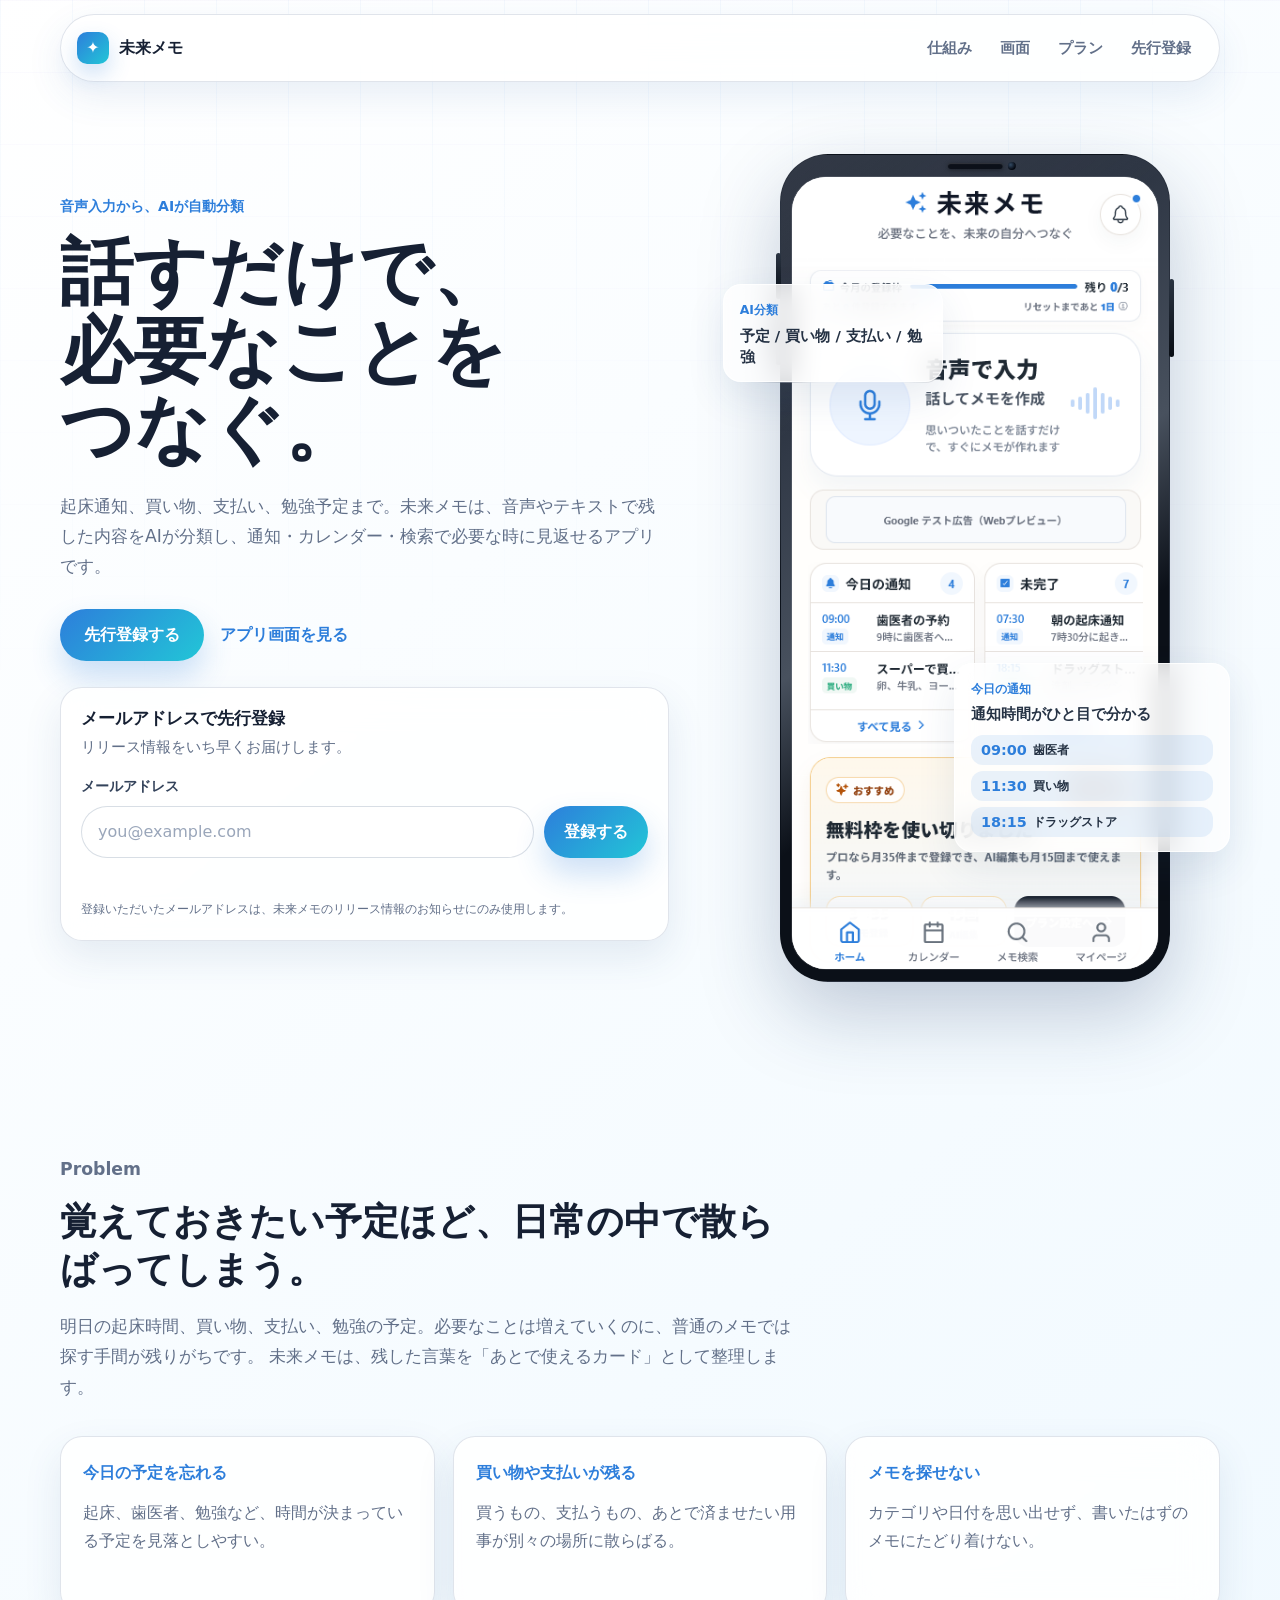
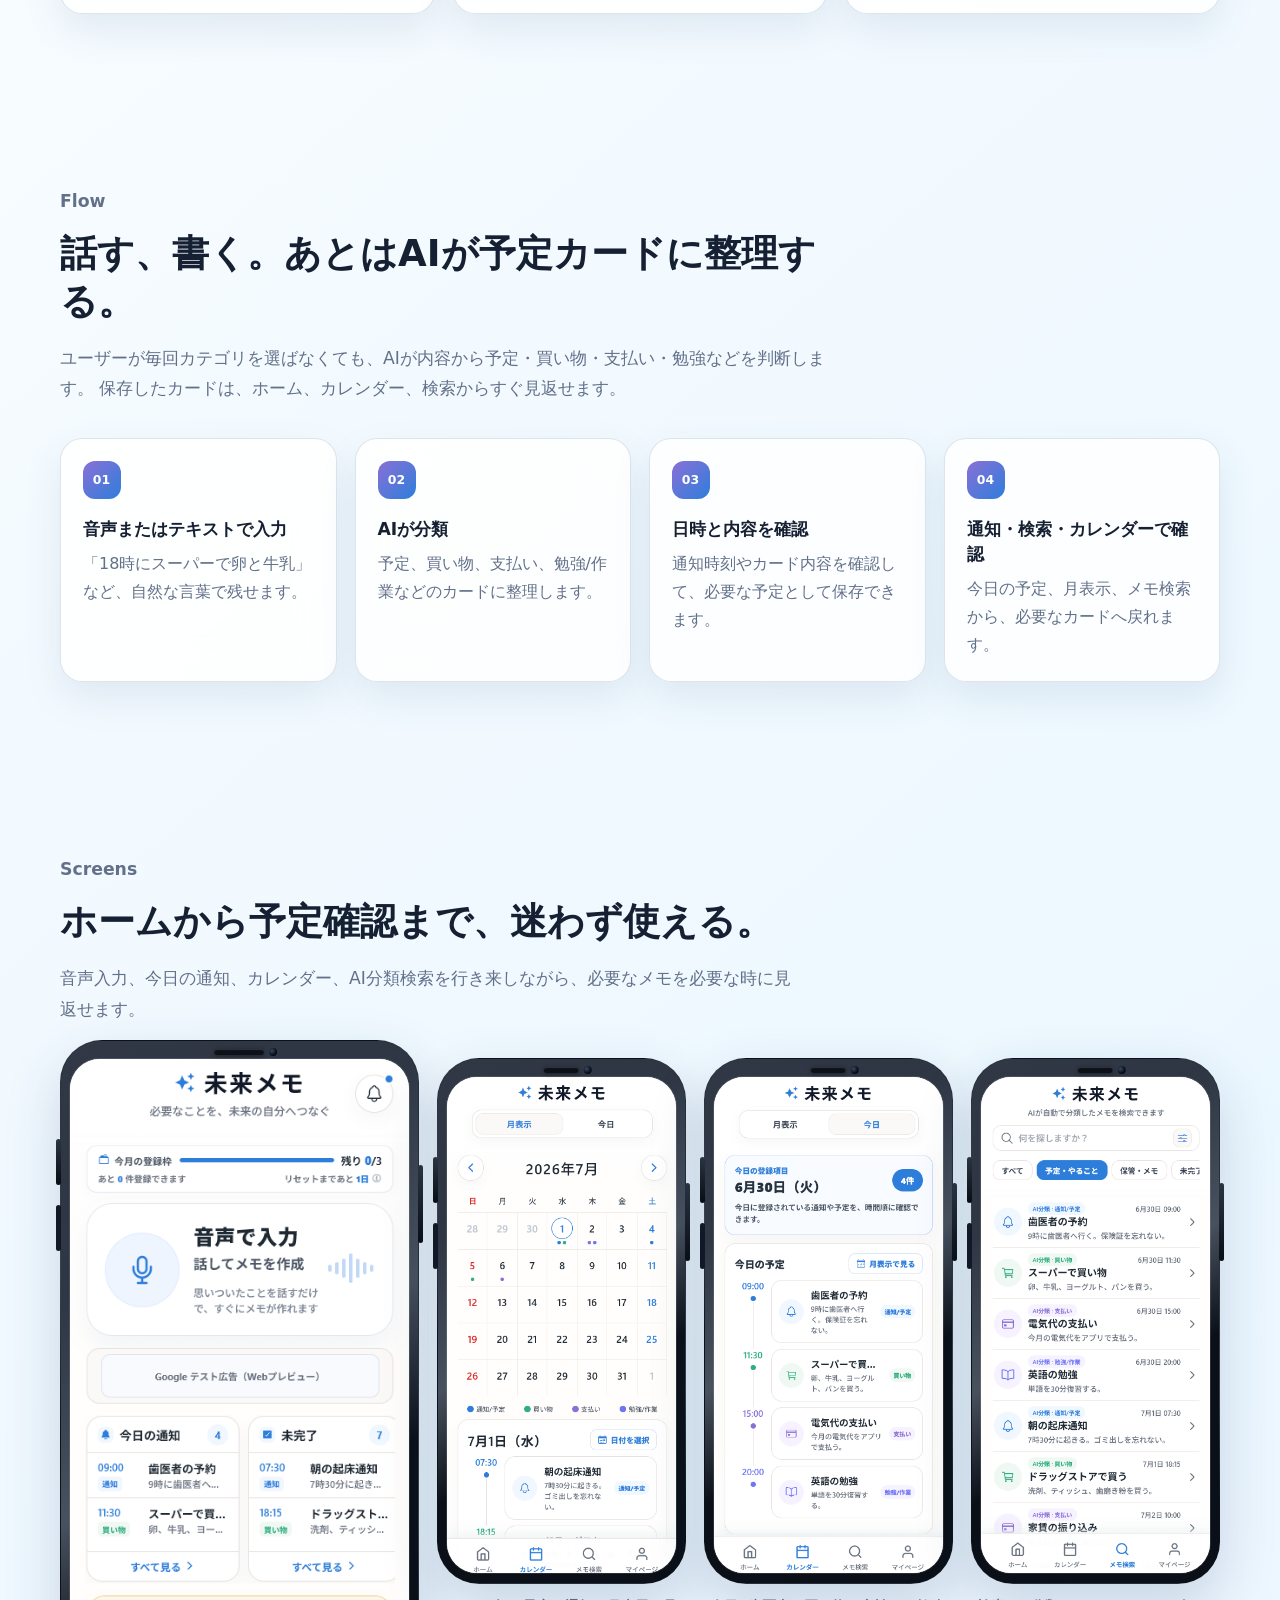
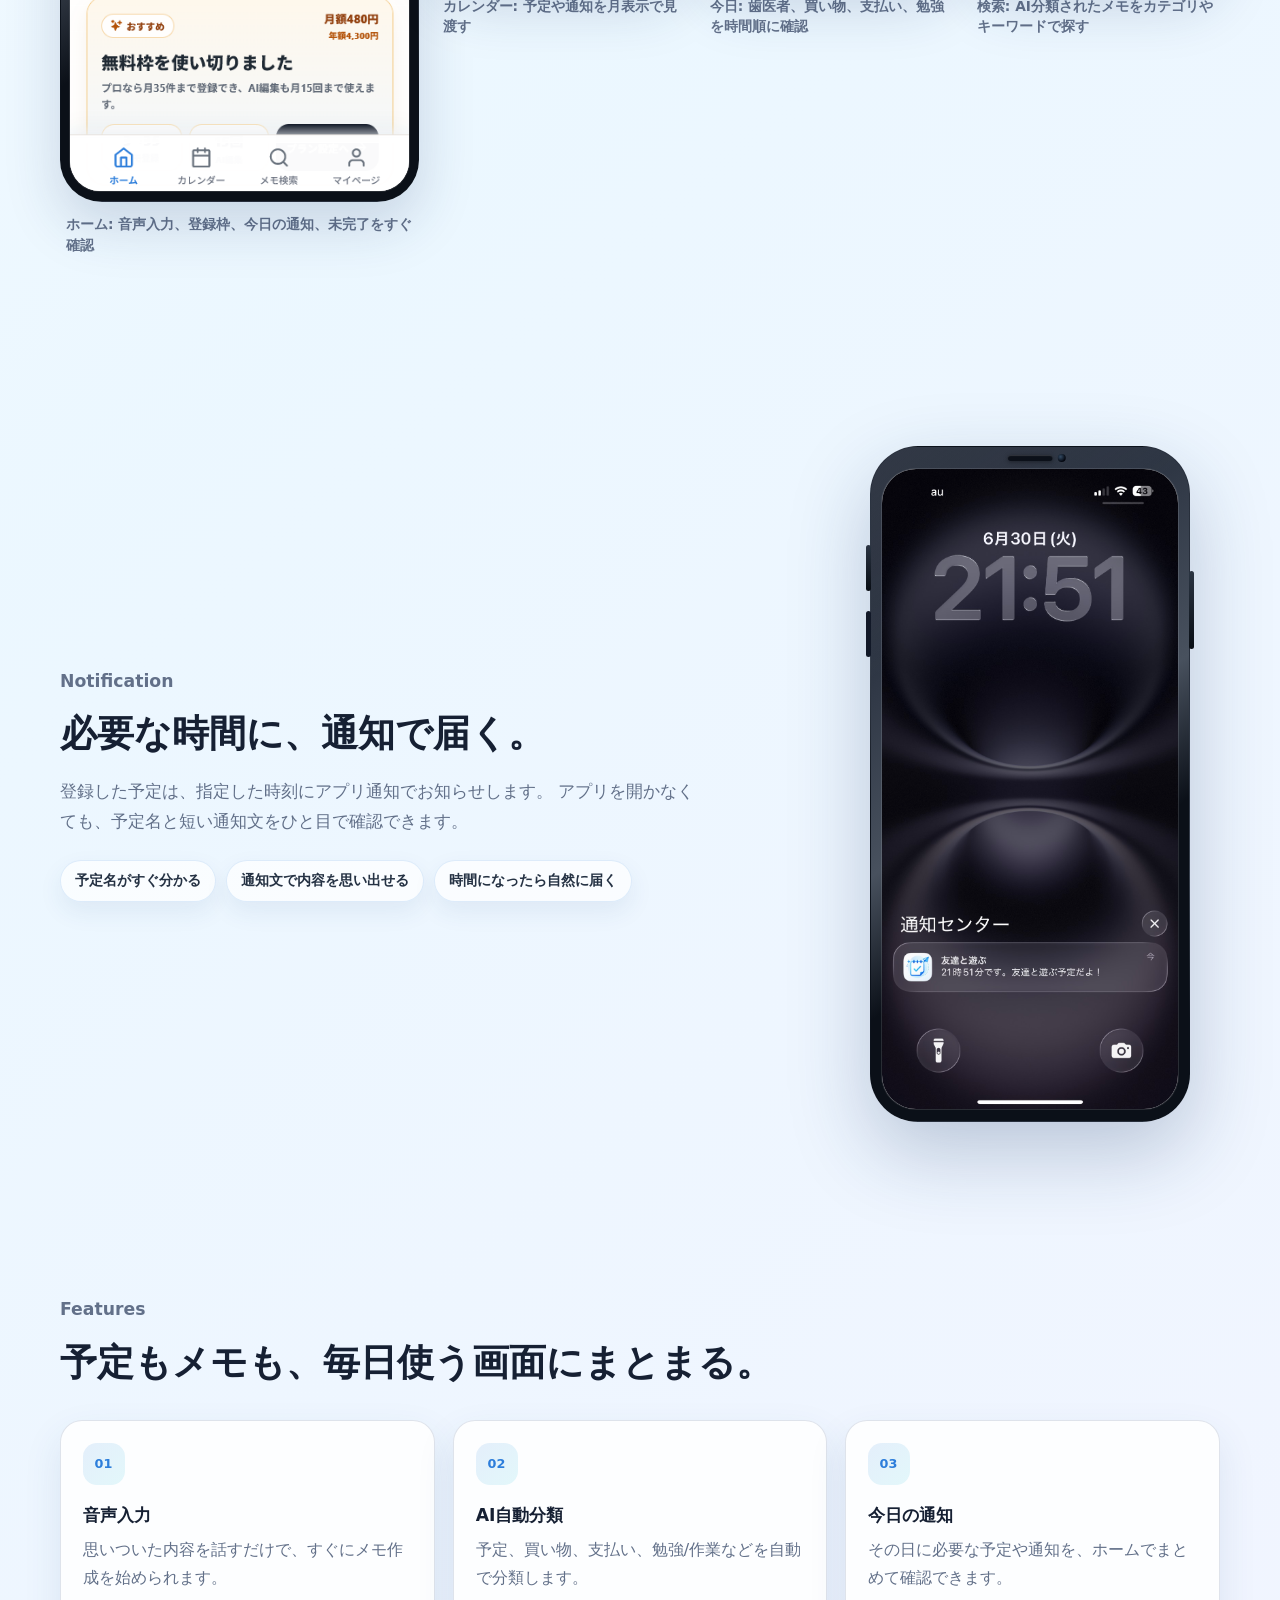
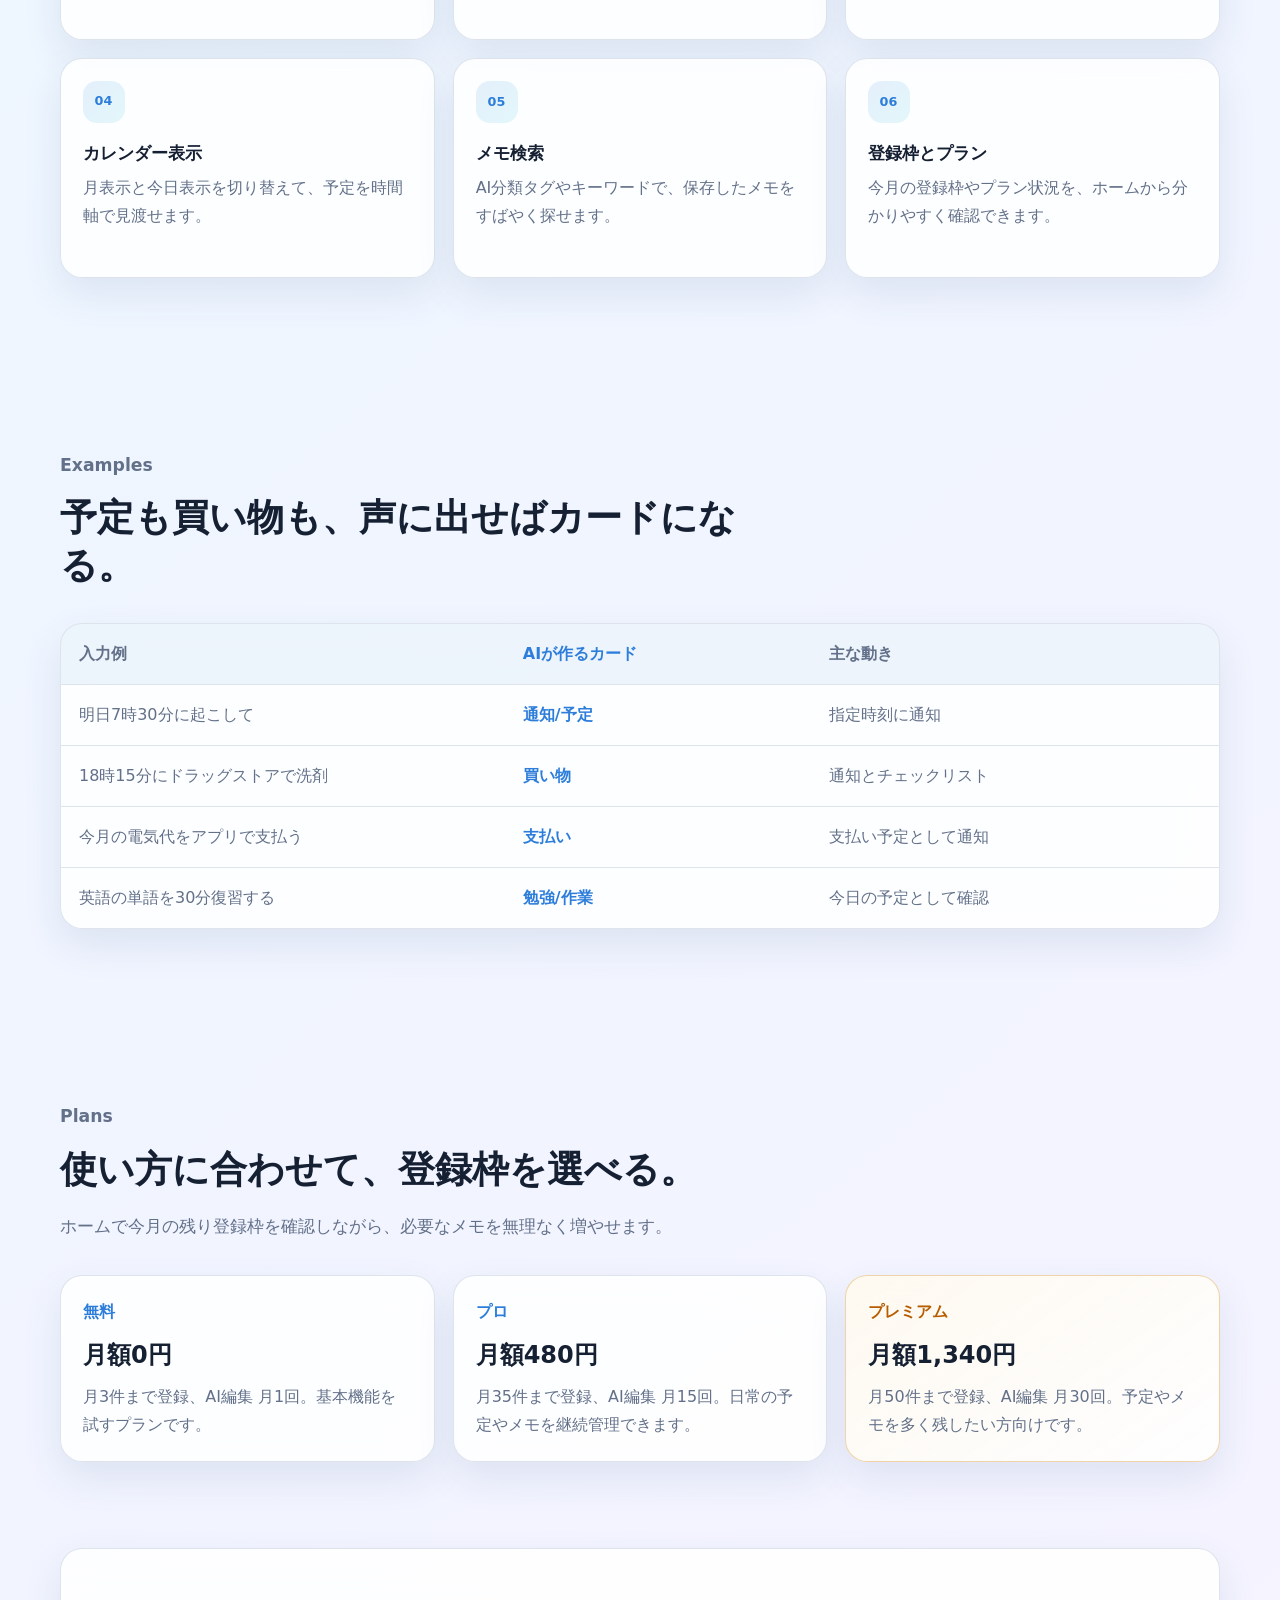
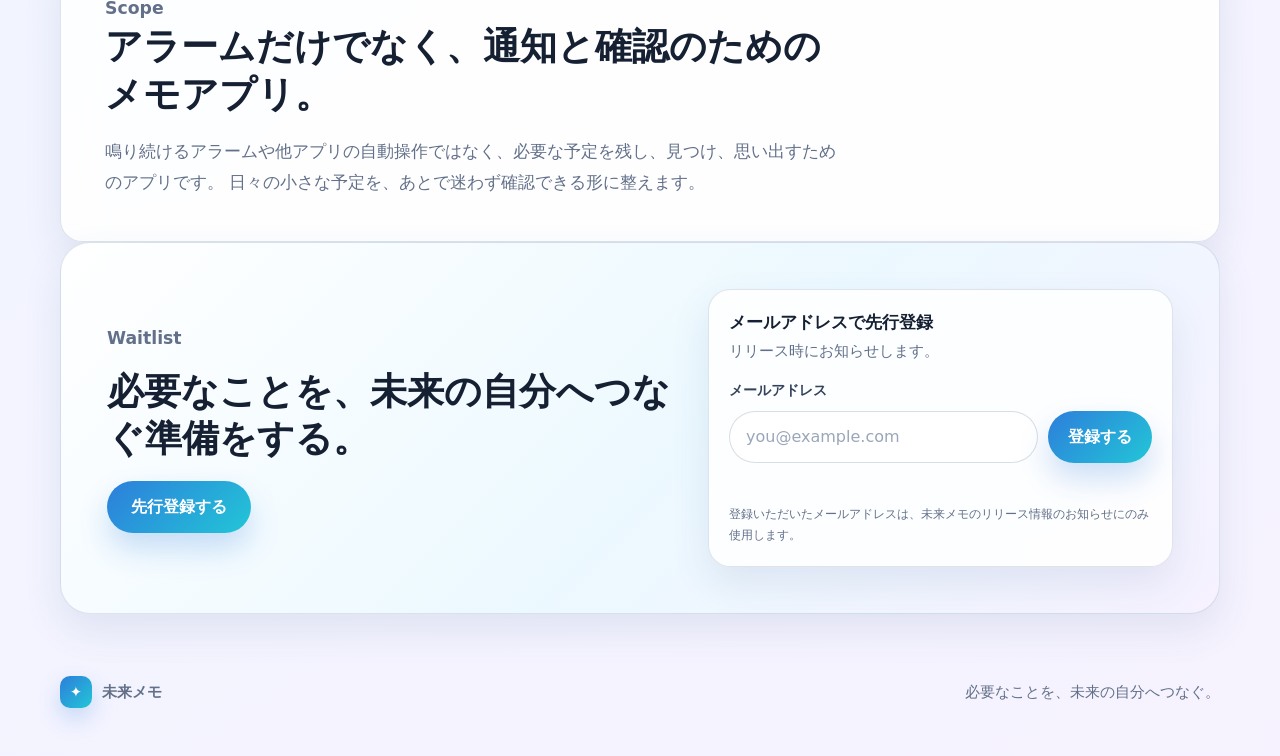
==== index.html @ 9bde06b2 "Publish Mirai Memo landing page" ====
<!doctype html>
<html lang="ja">
  <head>
    <meta charset="utf-8" />
    <meta name="viewport" content="width=device-width, initial-scale=1" />
    <meta
      name="description"
      content="未来メモは、音声やテキストで残した予定・買い物・支払い・勉強メモをAIが分類し、通知・カレンダー・検索で必要な時に見返せる生活メモアプリです。"
    />
    <title>未来メモ | 話すだけで、必要なことを未来へつなぐ。</title>
    <link rel="icon" type="image/png" href="./assets/favicon.png" />
    <link rel="preload" href="./styles.css" as="style" />
    <link rel="stylesheet" href="./styles.css" />
  </head>
  <body>
    <header class="site-header" aria-label="サイトヘッダー">
      <a class="brand" href="#top" aria-label="未来メモ トップへ">
        <span class="brand-mark" aria-hidden="true">✦</span>
        <span>未来メモ</span>
      </a>
      <nav class="nav-links" aria-label="ページ内ナビゲーション">
        <a href="#how">仕組み</a>
        <a href="#screens">画面</a>
        <a href="#plans">プラン</a>
        <a href="#waitlist-final">先行登録</a>
      </nav>
    </header>

    <main id="top">
      <section class="hero section-band" aria-labelledby="hero-title">
        <div class="hero-copy">
          <p class="eyebrow">音声入力から、AIが自動分類</p>
          <h1 id="hero-title">
            <span>話すだけで、</span>
            <span>必要なことを</span>
            <span>つなぐ。</span>
          </h1>
          <p class="hero-lead">
            起床通知、買い物、支払い、勉強予定まで。未来メモは、音声やテキストで残した内容をAIが分類し、通知・カレンダー・検索で必要な時に見返せるアプリです。
          </p>

          <div class="hero-actions" aria-label="主要アクション">
            <button class="primary-button" type="button" data-focus-target="#hero-email">
              先行登録する
            </button>
            <a class="text-link" href="#screens">アプリ画面を見る</a>
          </div>

          <div class="waitlist-panel" id="waitlist">
            <h2>メールアドレスで先行登録</h2>
            <p>リリース情報をいち早くお届けします。</p>
            <form class="waitlist-form" data-source="hero" novalidate>
              <label for="hero-email">メールアドレス</label>
              <input type="hidden" name="app" value="未来メモ" />
              <input type="hidden" name="source" value="hero" />
              <input type="hidden" name="_subject" value="未来メモ 先行登録" />
              <div class="form-row">
                <input
                  id="hero-email"
                  name="email"
                  type="email"
                  autocomplete="email"
                  inputmode="email"
                  placeholder="you@example.com"
                  aria-describedby="hero-form-message hero-privacy"
                />
                <button type="submit">登録する</button>
              </div>
              <p class="form-message" id="hero-form-message" aria-live="polite"></p>
              <p class="privacy-note" id="hero-privacy">
                登録いただいたメールアドレスは、未来メモのリリース情報のお知らせにのみ使用します。
              </p>
            </form>
          </div>
        </div>

        <div class="hero-visual" aria-label="未来メモのアプリ画面">
          <div class="floating-card card-ai" aria-hidden="true">
            <span>AI分類</span>
            <strong>予定 / 買い物 / 支払い / 勉強</strong>
          </div>
          <figure class="phone-frame hero-phone">
            <span class="device-sensor" aria-hidden="true"></span>
            <img src="./assets/ui-home-current.png" alt="未来メモのホーム画面" />
          </figure>
          <div class="floating-card card-line" aria-hidden="true">
            <span>今日の通知</span>
            <strong>通知時間がひと目で分かる</strong>
            <div class="time-preview" aria-hidden="true">
              <b><time>09:00</time><em>歯医者</em></b>
              <b><time>11:30</time><em>買い物</em></b>
              <b><time>18:15</time><em>ドラッグストア</em></b>
            </div>
          </div>
        </div>
      </section>

      <section class="problem section-band" aria-labelledby="problem-title">
        <div class="section-copy narrow">
          <p class="eyebrow">Problem</p>
          <h2 id="problem-title">覚えておきたい予定ほど、日常の中で散らばってしまう。</h2>
          <p>
            明日の起床時間、買い物、支払い、勉強の予定。必要なことは増えていくのに、普通のメモでは探す手間が残りがちです。
            未来メモは、残した言葉を「あとで使えるカード」として整理します。
          </p>
        </div>

        <div class="problem-grid" aria-label="未来メモで扱う生活メモ">
          <article class="soft-card">
            <span>今日の予定を忘れる</span>
            <p>起床、歯医者、勉強など、時間が決まっている予定を見落としやすい。</p>
          </article>
          <article class="soft-card">
            <span>買い物や支払いが残る</span>
            <p>買うもの、支払うもの、あとで済ませたい用事が別々の場所に散らばる。</p>
          </article>
          <article class="soft-card">
            <span>メモを探せない</span>
            <p>カテゴリや日付を思い出せず、書いたはずのメモにたどり着けない。</p>
          </article>
        </div>
      </section>

      <section class="how section-band" id="how" aria-labelledby="how-title">
        <div class="section-copy">
          <p class="eyebrow">Flow</p>
          <h2 id="how-title">話す、書く。あとはAIが予定カードに整理する。</h2>
          <p>
            ユーザーが毎回カテゴリを選ばなくても、AIが内容から予定・買い物・支払い・勉強などを判断します。
            保存したカードは、ホーム、カレンダー、検索からすぐ見返せます。
          </p>
        </div>

        <div class="flow-grid" aria-label="基本フロー">
          <article>
            <span class="step-index">01</span>
            <h3>音声またはテキストで入力</h3>
            <p>「18時にスーパーで卵と牛乳」など、自然な言葉で残せます。</p>
          </article>
          <article>
            <span class="step-index">02</span>
            <h3>AIが分類</h3>
            <p>予定、買い物、支払い、勉強/作業などのカードに整理します。</p>
          </article>
          <article>
            <span class="step-index">03</span>
            <h3>日時と内容を確認</h3>
            <p>通知時刻やカード内容を確認して、必要な予定として保存できます。</p>
          </article>
          <article>
            <span class="step-index">04</span>
            <h3>通知・検索・カレンダーで確認</h3>
            <p>今日の予定、月表示、メモ検索から、必要なカードへ戻れます。</p>
          </article>
        </div>
      </section>

      <section class="screens section-band" id="screens" aria-labelledby="screens-title">
        <div class="section-copy narrow">
          <p class="eyebrow">Screens</p>
          <h2 id="screens-title">ホームから予定確認まで、迷わず使える。</h2>
          <p>
            音声入力、今日の通知、カレンダー、AI分類検索を行き来しながら、必要なメモを必要な時に見返せます。
          </p>
        </div>

        <div class="screen-gallery">
          <figure class="app-shot large-shot">
            <div class="iphone-shell">
              <span class="device-sensor" aria-hidden="true"></span>
              <img src="./assets/ui-home-current.png" alt="未来メモのホーム画面。音声入力、今月の登録枠、今日の通知、未完了、プラン案内が表示されている。" />
            </div>
            <figcaption>ホーム: 音声入力、登録枠、今日の通知、未完了をすぐ確認</figcaption>
          </figure>
          <figure class="app-shot">
            <div class="iphone-shell">
              <span class="device-sensor" aria-hidden="true"></span>
              <img src="./assets/ui-calendar-month.png" alt="未来メモのカレンダー月表示。2026年7月の予定とカテゴリ色が表示されている。" />
            </div>
            <figcaption>カレンダー: 予定や通知を月表示で見渡す</figcaption>
          </figure>
          <figure class="app-shot">
            <div class="iphone-shell">
              <span class="device-sensor" aria-hidden="true"></span>
              <img src="./assets/ui-calendar-today.png" alt="未来メモの今日表示。6月30日の予定が時間順に並んでいる。" />
            </div>
            <figcaption>今日: 歯医者、買い物、支払い、勉強を時間順に確認</figcaption>
          </figure>
          <figure class="app-shot">
            <div class="iphone-shell">
              <span class="device-sensor" aria-hidden="true"></span>
              <img src="./assets/ui-search.png" alt="未来メモのメモ検索画面。AI分類タグと予定リストが表示されている。" />
            </div>
            <figcaption>検索: AI分類されたメモをカテゴリやキーワードで探す</figcaption>
          </figure>
        </div>
      </section>

      <section class="notification-example section-band" aria-labelledby="notification-title">
        <div class="notification-copy">
          <p class="eyebrow">Notification</p>
          <h2 id="notification-title">必要な時間に、通知で届く。</h2>
          <p>
            登録した予定は、指定した時刻にアプリ通知でお知らせします。
            アプリを開かなくても、予定名と短い通知文をひと目で確認できます。
          </p>
          <div class="notification-points" aria-label="通知で分かること">
            <span>予定名がすぐ分かる</span>
            <span>通知文で内容を思い出せる</span>
            <span>時間になったら自然に届く</span>
          </div>
        </div>

        <figure class="phone-frame notification-phone">
          <span class="device-sensor" aria-hidden="true"></span>
          <img src="./assets/notification-lockscreen.jpg" alt="未来メモの通知例。ロック画面に予定通知が届いている。" />
        </figure>
      </section>

      <section class="features section-band" id="features" aria-labelledby="features-title">
        <div class="section-copy narrow">
          <p class="eyebrow">Features</p>
          <h2 id="features-title">予定もメモも、毎日使う画面にまとまる。</h2>
        </div>

        <div class="feature-grid">
          <article class="feature-card">
            <span class="feature-icon" aria-hidden="true">01</span>
            <h3>音声入力</h3>
            <p>思いついた内容を話すだけで、すぐにメモ作成を始められます。</p>
          </article>
          <article class="feature-card">
            <span class="feature-icon" aria-hidden="true">02</span>
            <h3>AI自動分類</h3>
            <p>予定、買い物、支払い、勉強/作業などを自動で分類します。</p>
          </article>
          <article class="feature-card">
            <span class="feature-icon" aria-hidden="true">03</span>
            <h3>今日の通知</h3>
            <p>その日に必要な予定や通知を、ホームでまとめて確認できます。</p>
          </article>
          <article class="feature-card">
            <span class="feature-icon" aria-hidden="true">04</span>
            <h3>カレンダー表示</h3>
            <p>月表示と今日表示を切り替えて、予定を時間軸で見渡せます。</p>
          </article>
          <article class="feature-card">
            <span class="feature-icon" aria-hidden="true">05</span>
            <h3>メモ検索</h3>
            <p>AI分類タグやキーワードで、保存したメモをすばやく探せます。</p>
          </article>
          <article class="feature-card">
            <span class="feature-icon" aria-hidden="true">06</span>
            <h3>登録枠とプラン</h3>
            <p>今月の登録枠やプラン状況を、ホームから分かりやすく確認できます。</p>
          </article>
        </div>
      </section>

      <section class="examples section-band" id="examples" aria-labelledby="examples-title">
        <div class="section-copy narrow">
          <p class="eyebrow">Examples</p>
          <h2 id="examples-title">予定も買い物も、声に出せばカードになる。</h2>
        </div>

        <div class="example-table" role="table" aria-label="入力例とAIカード">
          <div class="example-row example-head" role="row">
            <span role="columnheader">入力例</span>
            <span role="columnheader">AIが作るカード</span>
            <span role="columnheader">主な動き</span>
          </div>
          <div class="example-row" role="row">
            <span role="cell">明日7時30分に起こして</span>
            <span role="cell">通知/予定</span>
            <span role="cell">指定時刻に通知</span>
          </div>
          <div class="example-row" role="row">
            <span role="cell">18時15分にドラッグストアで洗剤</span>
            <span role="cell">買い物</span>
            <span role="cell">通知とチェックリスト</span>
          </div>
          <div class="example-row" role="row">
            <span role="cell">今月の電気代をアプリで支払う</span>
            <span role="cell">支払い</span>
            <span role="cell">支払い予定として通知</span>
          </div>
          <div class="example-row" role="row">
            <span role="cell">英語の単語を30分復習する</span>
            <span role="cell">勉強/作業</span>
            <span role="cell">今日の予定として確認</span>
          </div>
        </div>
      </section>

      <section class="plans section-band" id="plans" aria-labelledby="plans-title">
        <div class="section-copy narrow">
          <p class="eyebrow">Plans</p>
          <h2 id="plans-title">使い方に合わせて、登録枠を選べる。</h2>
          <p>ホームで今月の残り登録枠を確認しながら、必要なメモを無理なく増やせます。</p>
        </div>

        <div class="plan-grid">
          <article class="plan-card">
            <span>無料</span>
            <h3>月額0円</h3>
            <p>月3件まで登録、AI編集 月1回。基本機能を試すプランです。</p>
          </article>
          <article class="plan-card">
            <span>プロ</span>
            <h3>月額480円</h3>
            <p>月35件まで登録、AI編集 月15回。日常の予定やメモを継続管理できます。</p>
          </article>
          <article class="plan-card premium-plan">
            <span>プレミアム</span>
            <h3>月額1,340円</h3>
            <p>月50件まで登録、AI編集 月30回。予定やメモを多く残したい方向けです。</p>
          </article>
        </div>
      </section>

      <section class="limits section-band" aria-labelledby="limits-title">
        <div class="section-copy narrow">
          <p class="eyebrow">Scope</p>
          <h2 id="limits-title">アラームだけでなく、通知と確認のためのメモアプリ。</h2>
          <p>
            鳴り続けるアラームや他アプリの自動操作ではなく、必要な予定を残し、見つけ、思い出すためのアプリです。
            日々の小さな予定を、あとで迷わず確認できる形に整えます。
          </p>
        </div>
      </section>

      <section class="final-cta section-band" id="waitlist-final" aria-labelledby="final-title">
        <div class="final-copy">
          <p class="eyebrow">Waitlist</p>
          <h2 id="final-title">必要なことを、未来の自分へつなぐ準備をする。</h2>
          <button class="primary-button" type="button" data-focus-target="#final-email">先行登録する</button>
        </div>

        <div class="waitlist-panel compact">
          <h3>メールアドレスで先行登録</h3>
          <p>リリース時にお知らせします。</p>
          <form class="waitlist-form" data-source="final" novalidate>
            <label for="final-email">メールアドレス</label>
            <input type="hidden" name="app" value="未来メモ" />
            <input type="hidden" name="source" value="final" />
            <input type="hidden" name="_subject" value="未来メモ 先行登録" />
            <div class="form-row">
              <input
                id="final-email"
                name="email"
                type="email"
                autocomplete="email"
                inputmode="email"
                placeholder="you@example.com"
                aria-describedby="final-form-message final-privacy"
              />
              <button type="submit">登録する</button>
            </div>
            <p class="form-message" id="final-form-message" aria-live="polite"></p>
            <p class="privacy-note" id="final-privacy">
              登録いただいたメールアドレスは、未来メモのリリース情報のお知らせにのみ使用します。
            </p>
          </form>
        </div>
      </section>
    </main>

    <footer class="site-footer">
      <a class="brand" href="#top" aria-label="未来メモ トップへ">
        <span class="brand-mark" aria-hidden="true">✦</span>
        <span>未来メモ</span>
      </a>
      <p>必要なことを、未来の自分へつなぐ。</p>
    </footer>

    <script src="./config.js" defer></script>
    <script src="./script.js" defer></script>
  </body>
</html>
---- styles.css ----
:root {
  --color-ink: #162033;
  --color-navy: #253244;
  --color-muted: #627089;
  --color-soft: #eef7ff;
  --color-surface: rgba(255, 255, 255, 0.86);
  --color-line: rgba(37, 65, 112, 0.14);
  --color-blue: #2d7edb;
  --color-cyan: #22c6d7;
  --color-lavender: #8a70d6;
  --color-mint: #2fae82;
  --color-warm: #d99733;
  --shadow-soft: 0 24px 68px rgba(41, 76, 132, 0.14);
  --shadow-card: 0 16px 38px rgba(41, 76, 132, 0.1);
  --radius-card: 22px;
  --radius-panel: 30px;
  --max-width: 1160px;
  --font-body: "Hiragino Sans", "Yu Gothic", "Yu Gothic UI", Meiryo, system-ui, sans-serif;
}

* {
  box-sizing: border-box;
}

html {
  scroll-behavior: smooth;
}

body {
  margin: 0;
  color: var(--color-ink);
  font-family: var(--font-body);
  line-height: 1.75;
  background:
    linear-gradient(140deg, rgba(255, 255, 255, 0.98) 0%, rgba(235, 247, 255, 0.96) 46%, rgba(246, 242, 255, 0.94) 100%),
    #f8fbff;
}

body::before {
  position: fixed;
  inset: 0;
  z-index: -1;
  pointer-events: none;
  content: "";
  background:
    linear-gradient(90deg, rgba(45, 126, 219, 0.05) 1px, transparent 1px),
    linear-gradient(180deg, rgba(138, 112, 214, 0.045) 1px, transparent 1px);
  background-size: 72px 72px;
  mask-image: linear-gradient(to bottom, rgba(0, 0, 0, 0.82), transparent 78%);
}

img {
  display: block;
  max-width: 100%;
}

button,
input {
  font: inherit;
}

button {
  cursor: pointer;
}

a {
  color: inherit;
  text-decoration: none;
}

:focus-visible {
  outline: 3px solid rgba(45, 126, 219, 0.34);
  outline-offset: 4px;
}

.site-header,
.site-footer,
.section-band {
  width: min(var(--max-width), calc(100% - 40px));
  margin-inline: auto;
}

.site-header {
  position: sticky;
  top: 14px;
  z-index: 20;
  display: flex;
  align-items: center;
  justify-content: space-between;
  gap: 18px;
  margin-top: 14px;
  padding: 12px 16px;
  border: 1px solid var(--color-line);
  border-radius: 999px;
  background: rgba(255, 255, 255, 0.78);
  box-shadow: 0 14px 36px rgba(47, 96, 165, 0.1);
  backdrop-filter: blur(18px);
}

.brand {
  display: inline-flex;
  align-items: center;
  gap: 10px;
  font-weight: 900;
  letter-spacing: 0;
}

.brand-mark {
  display: grid;
  width: 32px;
  height: 32px;
  place-items: center;
  border-radius: 10px;
  color: #ffffff;
  background: linear-gradient(135deg, var(--color-blue), var(--color-cyan));
  box-shadow: 0 10px 22px rgba(45, 126, 219, 0.24);
}

.nav-links {
  display: flex;
  align-items: center;
  gap: 4px;
  color: var(--color-muted);
  font-size: 0.92rem;
  font-weight: 800;
}

.nav-links a {
  padding: 8px 12px;
  border-radius: 999px;
}

.nav-links a:hover {
  color: var(--color-blue);
  background: rgba(45, 126, 219, 0.08);
}

.section-band {
  padding: 86px 0;
}

.hero {
  display: grid;
  min-height: calc(100vh - 74px);
  grid-template-columns: minmax(0, 1.02fr) minmax(340px, 0.82fr);
  gap: 62px;
  align-items: center;
  padding-top: 72px;
}

.eyebrow {
  margin: 0 0 14px;
  color: var(--color-blue);
  font-size: 0.88rem;
  font-weight: 900;
}

h1,
h2,
h3,
p {
  margin-top: 0;
}

h1 {
  max-width: 760px;
  margin-bottom: 22px;
  font-size: 4.55rem;
  line-height: 1.08;
  letter-spacing: 0;
}

h1 span {
  display: block;
}

h2 {
  margin-bottom: 18px;
  font-size: 2.32rem;
  line-height: 1.28;
  letter-spacing: 0;
}

h3 {
  margin-bottom: 8px;
  font-size: 1.08rem;
  line-height: 1.45;
  letter-spacing: 0;
}

.hero-lead,
.section-copy p,
.final-copy p {
  color: var(--color-muted);
  font-size: 1.08rem;
}

.hero-lead {
  max-width: 700px;
  margin-bottom: 28px;
}

.hero-actions {
  display: flex;
  flex-wrap: wrap;
  align-items: center;
  gap: 16px;
  margin-bottom: 26px;
}

.primary-button,
.waitlist-form button {
  min-height: 52px;
  border: 0;
  border-radius: 999px;
  color: #ffffff;
  font-weight: 900;
  background: linear-gradient(135deg, var(--color-blue), var(--color-cyan));
  box-shadow: 0 16px 30px rgba(45, 126, 219, 0.24);
  transition: transform 180ms ease, box-shadow 180ms ease, opacity 180ms ease;
}

.primary-button {
  padding: 0 24px;
}

.primary-button:hover,
.waitlist-form button:hover {
  transform: translateY(-2px);
  box-shadow: 0 18px 36px rgba(45, 126, 219, 0.3);
}

.primary-button:active,
.waitlist-form button:active {
  transform: translateY(0);
}

.waitlist-form button:disabled {
  cursor: wait;
  opacity: 0.7;
  transform: none;
}

.text-link {
  color: var(--color-blue);
  font-weight: 900;
}

.waitlist-panel {
  max-width: 650px;
  padding: 20px;
  border: 1px solid var(--color-line);
  border-radius: var(--radius-card);
  background: var(--color-surface);
  box-shadow: var(--shadow-card);
  backdrop-filter: blur(18px);
}

.waitlist-panel h2,
.waitlist-panel h3 {
  margin-bottom: 4px;
  font-size: 1.05rem;
}

.waitlist-panel > p {
  margin-bottom: 14px;
  color: var(--color-muted);
  font-size: 0.92rem;
}

.waitlist-form label {
  display: block;
  margin-bottom: 8px;
  color: #34435b;
  font-size: 0.88rem;
  font-weight: 900;
}

.form-row {
  display: grid;
  grid-template-columns: 1fr auto;
  gap: 10px;
}

.waitlist-form input {
  min-height: 52px;
  min-width: 0;
  padding: 0 16px;
  border: 1px solid rgba(43, 72, 114, 0.18);
  border-radius: 999px;
  color: var(--color-ink);
  background: rgba(255, 255, 255, 0.92);
}

.waitlist-form input::placeholder {
  color: #9aa6ba;
}

.waitlist-form input.is-invalid {
  border-color: #e15262;
  background: #fff8f9;
}

.waitlist-form button {
  padding: 0 20px;
  white-space: nowrap;
}

.form-message {
  min-height: 26px;
  margin: 8px 0 0;
  font-size: 0.88rem;
  font-weight: 800;
}

.form-message.is-error {
  color: #c73748;
}

.form-message.is-success {
  color: #117a62;
}

.privacy-note {
  margin: 6px 0 0;
  color: var(--color-muted);
  font-size: 0.78rem;
}

.hero-visual {
  position: relative;
  display: grid;
  min-height: 690px;
  place-items: center;
}

.phone-frame,
.iphone-shell {
  position: relative;
  isolation: isolate;
  margin: 0;
  padding: 22px 11px 12px;
  border: 1px solid rgba(17, 24, 39, 0.25);
  border-radius: 48px;
  background:
    linear-gradient(145deg, rgba(255, 255, 255, 0.14), transparent 26%),
    linear-gradient(145deg, #111827, #48515e 48%, #0b1018 64%);
  box-shadow: 0 30px 80px rgba(28, 56, 98, 0.25);
}

.phone-frame {
  width: min(390px, 88vw);
}

.phone-frame::before,
.iphone-shell::before,
.phone-frame::after,
.iphone-shell::after {
  position: absolute;
  z-index: 0;
  border-radius: 999px;
  background: linear-gradient(180deg, #2a3442, #080d14);
  content: "";
}

.phone-frame::before,
.iphone-shell::before {
  top: 124px;
  right: -5px;
  width: 5px;
  height: 78px;
}

.phone-frame::after,
.iphone-shell::after {
  top: 98px;
  left: -5px;
  width: 5px;
  height: 46px;
  box-shadow: 0 66px 0 #111827;
}

.phone-frame img,
.iphone-shell img {
  position: relative;
  z-index: 1;
  width: 100%;
  aspect-ratio: 390 / 844;
  object-fit: cover;
  object-position: top center;
  border-radius: 34px;
  background: #ffffff;
  box-shadow: 0 0 0 1px rgba(255, 255, 255, 0.12);
}

.device-sensor {
  position: absolute;
  top: 8px;
  left: 50%;
  z-index: 2;
  width: clamp(34px, 14%, 56px);
  height: 6px;
  border-radius: 999px;
  background: rgba(2, 6, 14, 0.78);
  box-shadow:
    inset 0 1px 1px rgba(255, 255, 255, 0.16),
    0 1px 4px rgba(0, 0, 0, 0.4);
  transform: translateX(-50%);
}

.device-sensor::after {
  position: absolute;
  top: -1px;
  right: -13px;
  width: 8px;
  height: 8px;
  border-radius: 50%;
  background: radial-gradient(circle at 35% 35%, #334a63, #050912 66%);
  content: "";
}

.floating-card {
  position: absolute;
  z-index: 3;
  width: 220px;
  padding: 14px 16px;
  border: 1px solid rgba(255, 255, 255, 0.78);
  border-radius: 18px;
  background: rgba(255, 255, 255, 0.78);
  box-shadow: var(--shadow-card);
  backdrop-filter: blur(14px);
}

.floating-card span {
  display: block;
  margin-bottom: 4px;
  color: var(--color-blue);
  font-size: 0.78rem;
  font-weight: 900;
}

.floating-card strong {
  display: block;
  color: var(--color-navy);
  font-size: 0.92rem;
  line-height: 1.45;
}

.time-preview {
  display: grid;
  gap: 6px;
  margin-top: 10px;
}

.time-preview b {
  display: grid;
  grid-template-columns: 52px 1fr;
  align-items: center;
  min-height: 30px;
  padding: 4px 10px;
  border-radius: 12px;
  color: var(--color-blue);
  font-size: 0.82rem;
  line-height: 1;
  background: rgba(45, 126, 219, 0.1);
}

.time-preview time {
  color: var(--color-blue);
  font-size: 0.9rem;
  font-weight: 900;
}

.time-preview em {
  overflow: hidden;
  color: var(--color-navy);
  font-size: 0.78rem;
  font-style: normal;
  font-weight: 900;
  line-height: 1.25;
  text-overflow: ellipsis;
  white-space: nowrap;
}

.card-ai {
  top: 130px;
  left: -8px;
}

.card-line {
  right: -10px;
  bottom: 130px;
  width: 276px;
}

.section-copy {
  max-width: 780px;
  margin-bottom: 34px;
}

.section-copy.narrow {
  max-width: 740px;
}

.problem-grid,
.flow-grid,
.feature-grid,
.plan-grid {
  display: grid;
  gap: 18px;
}

.problem-grid {
  grid-template-columns: repeat(3, 1fr);
}

.flow-grid {
  grid-template-columns: repeat(4, 1fr);
}

.feature-grid {
  grid-template-columns: repeat(3, 1fr);
}

.plan-grid {
  grid-template-columns: repeat(3, 1fr);
}

.soft-card,
.flow-grid article,
.feature-card,
.plan-card,
.limits,
.example-table,
.final-cta {
  border: 1px solid var(--color-line);
  border-radius: var(--radius-card);
  background: var(--color-surface);
  box-shadow: var(--shadow-card);
  backdrop-filter: blur(18px);
}

.soft-card,
.flow-grid article,
.feature-card,
.plan-card {
  min-height: 178px;
  padding: 22px;
}

.soft-card span,
.plan-card span {
  display: inline-flex;
  margin-bottom: 12px;
  color: var(--color-blue);
  font-weight: 900;
}

.soft-card p,
.flow-grid p,
.feature-card p,
.plan-card p,
.example-row span,
.limits p {
  margin: 0;
  color: var(--color-muted);
}

.step-index {
  display: grid;
  width: 38px;
  height: 38px;
  place-items: center;
  margin-bottom: 18px;
  border-radius: 12px;
  color: #ffffff;
  font-size: 0.78rem;
  font-weight: 900;
  background: linear-gradient(135deg, var(--color-lavender), var(--color-blue));
}

.screen-gallery {
  display: grid;
  grid-template-columns: 1.18fr repeat(3, 0.82fr);
  gap: 18px;
  align-items: start;
}

.app-shot {
  margin: 0;
  padding: 0;
}

.iphone-shell {
  width: 100%;
  padding: 18px 9px 10px;
  border-radius: 42px;
  box-shadow: 0 22px 56px rgba(28, 56, 98, 0.18);
}

.iphone-shell img {
  border-radius: 30px;
}

.large-shot {
  transform: translateY(-18px);
}

.app-shot figcaption {
  margin-top: 12px;
  padding: 0 6px;
  color: var(--color-muted);
  font-size: 0.86rem;
  font-weight: 800;
  line-height: 1.5;
}

.notification-example {
  display: grid;
  grid-template-columns: minmax(0, 0.92fr) minmax(280px, 0.48fr);
  gap: 54px;
  align-items: center;
}

.notification-copy {
  max-width: 650px;
}

.notification-copy p {
  color: var(--color-muted);
  font-size: 1.08rem;
}

.notification-points {
  display: flex;
  flex-wrap: wrap;
  gap: 10px;
  margin-top: 24px;
}

.notification-points span {
  display: inline-flex;
  align-items: center;
  min-height: 42px;
  padding: 0 14px;
  border: 1px solid rgba(45, 126, 219, 0.14);
  border-radius: 999px;
  color: var(--color-navy);
  font-size: 0.9rem;
  font-weight: 900;
  background: rgba(255, 255, 255, 0.7);
  box-shadow: 0 10px 24px rgba(41, 76, 132, 0.08);
}

.notification-phone {
  width: min(320px, 86vw);
  justify-self: center;
}

.feature-card {
  min-height: 220px;
}

.feature-icon {
  display: grid;
  width: 42px;
  height: 42px;
  place-items: center;
  margin-bottom: 18px;
  border-radius: 14px;
  color: var(--color-blue);
  font-size: 0.8rem;
  font-weight: 900;
  background: linear-gradient(135deg, rgba(45, 126, 219, 0.12), rgba(34, 198, 215, 0.12));
}

.example-table {
  overflow: hidden;
}

.example-row {
  display: grid;
  grid-template-columns: 1.15fr 0.78fr 1fr;
  gap: 16px;
  padding: 16px 18px;
  border-top: 1px solid var(--color-line);
}

.example-row:first-child {
  border-top: 0;
}

.example-head {
  color: var(--color-navy);
  font-weight: 900;
  background: rgba(45, 126, 219, 0.08);
}

.example-row span:nth-child(2) {
  color: var(--color-blue);
  font-weight: 900;
}

.plan-card h3 {
  margin-bottom: 10px;
  font-size: 1.5rem;
}

.premium-plan {
  border-color: rgba(217, 151, 51, 0.4);
  background: linear-gradient(145deg, rgba(255, 250, 239, 0.92), rgba(255, 255, 255, 0.86));
}

.premium-plan span {
  color: #b75d00;
}

.limits {
  padding: 44px;
}

.limits .section-copy {
  margin-bottom: 0;
}

.final-cta {
  display: grid;
  grid-template-columns: minmax(0, 1fr) minmax(380px, 0.82fr);
  gap: 34px;
  align-items: center;
  margin-bottom: 28px;
  padding: 46px;
  border-radius: var(--radius-panel);
  background:
    linear-gradient(135deg, rgba(255, 255, 255, 0.9), rgba(234, 248, 255, 0.9) 54%, rgba(245, 240, 255, 0.9)),
    #ffffff;
}

.final-copy h2 {
  max-width: 640px;
}

.waitlist-panel.compact {
  max-width: none;
}

.site-footer {
  display: flex;
  align-items: center;
  justify-content: space-between;
  gap: 20px;
  padding: 34px 0 48px;
  color: var(--color-muted);
  font-size: 0.92rem;
}

.site-footer p {
  margin: 0;
}

@media (max-width: 1080px) {
  .hero,
  .final-cta {
    grid-template-columns: 1fr;
  }

  .hero {
    min-height: 0;
    gap: 40px;
  }

  .hero-visual {
    min-height: 640px;
  }

  .flow-grid,
  .feature-grid,
  .screen-gallery {
    grid-template-columns: repeat(2, 1fr);
  }

  .notification-example {
    grid-template-columns: 1fr;
    gap: 34px;
  }

  .large-shot {
    transform: none;
  }
}

@media (max-width: 760px) {
  .site-header,
  .site-footer,
  .section-band {
    width: min(100% - 28px, var(--max-width));
  }

  .site-header {
    top: 8px;
    border-radius: 20px;
  }

  .nav-links {
    display: none;
  }

  .section-band {
    padding: 48px 0;
  }

  .hero {
    padding-top: 46px;
    gap: 26px;
  }

  h1 {
    font-size: 2.68rem;
  }

  h2 {
    font-size: 1.92rem;
  }

  .hero-lead,
  .section-copy p,
  .final-copy p {
    font-size: 1rem;
  }

  .form-row,
  .problem-grid,
  .flow-grid,
    .feature-grid,
    .plan-grid,
    .screen-gallery,
    .notification-example,
    .final-cta {
    grid-template-columns: 1fr;
  }

  .waitlist-form button {
    width: 100%;
  }

  .hero-visual {
    min-height: 430px;
  }

  .floating-card {
    width: 174px;
    padding: 11px 12px;
  }

  .card-ai {
    top: 8px;
    left: 0;
  }

  .card-line {
    right: 0;
    bottom: 12px;
    width: 214px;
  }

  .phone-frame {
    width: min(268px, 72vw);
    border-radius: 42px;
  }

  .notification-phone {
    width: min(214px, 62vw);
  }

  .screen-gallery {
    display: flex;
    gap: 14px;
    width: calc(100% + 28px);
    margin-inline: -14px;
    padding: 4px 14px 14px;
    overflow-x: auto;
    scroll-snap-type: x mandatory;
    scrollbar-width: thin;
  }

  .app-shot {
    flex: 0 0 min(226px, 68vw);
    max-width: none;
    margin-inline: 0;
    scroll-snap-align: start;
  }

  .iphone-shell {
    padding: 14px 7px 8px;
    border-radius: 34px;
  }

  .iphone-shell img {
    border-radius: 24px;
  }

  .app-shot figcaption {
    font-size: 0.78rem;
  }

  .notification-example {
    gap: 22px;
  }

  .notification-copy p {
    font-size: 0.96rem;
  }

  .notification-points {
    gap: 8px;
    margin-top: 16px;
  }

  .notification-points span {
    min-height: 36px;
    padding: 0 11px;
    font-size: 0.8rem;
  }

  .example-row {
    grid-template-columns: 1fr;
    gap: 6px;
  }

  .example-head {
    display: none;
  }

  .limits,
  .final-cta {
    padding: 28px 18px;
  }

  .site-footer {
    align-items: flex-start;
    flex-direction: column;
  }
}

@media (max-width: 430px) {
  h1 {
    font-size: 2.45rem;
  }

  h2 {
    font-size: 1.62rem;
  }

  .hero-visual {
    min-height: 360px;
  }

  .floating-card {
    display: none;
  }

  .phone-frame {
    width: min(238px, 70vw);
    padding: 20px 10px 10px;
  }

  .notification-phone {
    width: min(196px, 58vw);
  }
}

@media (prefers-reduced-motion: reduce) {
  *,
  *::before,
  *::after {
    scroll-behavior: auto !important;
    transition-duration: 0.001ms !important;
  }
}
---- styles.css ----
:root {
  --color-ink: #162033;
  --color-navy: #253244;
  --color-muted: #627089;
  --color-soft: #eef7ff;
  --color-surface: rgba(255, 255, 255, 0.86);
  --color-line: rgba(37, 65, 112, 0.14);
  --color-blue: #2d7edb;
  --color-cyan: #22c6d7;
  --color-lavender: #8a70d6;
  --color-mint: #2fae82;
  --color-warm: #d99733;
  --shadow-soft: 0 24px 68px rgba(41, 76, 132, 0.14);
  --shadow-card: 0 16px 38px rgba(41, 76, 132, 0.1);
  --radius-card: 22px;
  --radius-panel: 30px;
  --max-width: 1160px;
  --font-body: "Hiragino Sans", "Yu Gothic", "Yu Gothic UI", Meiryo, system-ui, sans-serif;
}

* {
  box-sizing: border-box;
}

html {
  scroll-behavior: smooth;
}

body {
  margin: 0;
  color: var(--color-ink);
  font-family: var(--font-body);
  line-height: 1.75;
  background:
    linear-gradient(140deg, rgba(255, 255, 255, 0.98) 0%, rgba(235, 247, 255, 0.96) 46%, rgba(246, 242, 255, 0.94) 100%),
    #f8fbff;
}

body::before {
  position: fixed;
  inset: 0;
  z-index: -1;
  pointer-events: none;
  content: "";
  background:
    linear-gradient(90deg, rgba(45, 126, 219, 0.05) 1px, transparent 1px),
    linear-gradient(180deg, rgba(138, 112, 214, 0.045) 1px, transparent 1px);
  background-size: 72px 72px;
  mask-image: linear-gradient(to bottom, rgba(0, 0, 0, 0.82), transparent 78%);
}

img {
  display: block;
  max-width: 100%;
}

button,
input {
  font: inherit;
}

button {
  cursor: pointer;
}

a {
  color: inherit;
  text-decoration: none;
}

:focus-visible {
  outline: 3px solid rgba(45, 126, 219, 0.34);
  outline-offset: 4px;
}

.site-header,
.site-footer,
.section-band {
  width: min(var(--max-width), calc(100% - 40px));
  margin-inline: auto;
}

.site-header {
  position: sticky;
  top: 14px;
  z-index: 20;
  display: flex;
  align-items: center;
  justify-content: space-between;
  gap: 18px;
  margin-top: 14px;
  padding: 12px 16px;
  border: 1px solid var(--color-line);
  border-radius: 999px;
  background: rgba(255, 255, 255, 0.78);
  box-shadow: 0 14px 36px rgba(47, 96, 165, 0.1);
  backdrop-filter: blur(18px);
}

.brand {
  display: inline-flex;
  align-items: center;
  gap: 10px;
  font-weight: 900;
  letter-spacing: 0;
}

.brand-mark {
  display: grid;
  width: 32px;
  height: 32px;
  place-items: center;
  border-radius: 10px;
  color: #ffffff;
  background: linear-gradient(135deg, var(--color-blue), var(--color-cyan));
  box-shadow: 0 10px 22px rgba(45, 126, 219, 0.24);
}

.nav-links {
  display: flex;
  align-items: center;
  gap: 4px;
  color: var(--color-muted);
  font-size: 0.92rem;
  font-weight: 800;
}

.nav-links a {
  padding: 8px 12px;
  border-radius: 999px;
}

.nav-links a:hover {
  color: var(--color-blue);
  background: rgba(45, 126, 219, 0.08);
}

.section-band {
  padding: 86px 0;
}

.hero {
  display: grid;
  min-height: calc(100vh - 74px);
  grid-template-columns: minmax(0, 1.02fr) minmax(340px, 0.82fr);
  gap: 62px;
  align-items: center;
  padding-top: 72px;
}

.eyebrow {
  margin: 0 0 14px;
  color: var(--color-blue);
  font-size: 0.88rem;
  font-weight: 900;
}

h1,
h2,
h3,
p {
  margin-top: 0;
}

h1 {
  max-width: 760px;
  margin-bottom: 22px;
  font-size: 4.55rem;
  line-height: 1.08;
  letter-spacing: 0;
}

h1 span {
  display: block;
}

h2 {
  margin-bottom: 18px;
  font-size: 2.32rem;
  line-height: 1.28;
  letter-spacing: 0;
}

h3 {
  margin-bottom: 8px;
  font-size: 1.08rem;
  line-height: 1.45;
  letter-spacing: 0;
}

.hero-lead,
.section-copy p,
.final-copy p {
  color: var(--color-muted);
  font-size: 1.08rem;
}

.hero-lead {
  max-width: 700px;
  margin-bottom: 28px;
}

.hero-actions {
  display: flex;
  flex-wrap: wrap;
  align-items: center;
  gap: 16px;
  margin-bottom: 26px;
}

.primary-button,
.waitlist-form button {
  min-height: 52px;
  border: 0;
  border-radius: 999px;
  color: #ffffff;
  font-weight: 900;
  background: linear-gradient(135deg, var(--color-blue), var(--color-cyan));
  box-shadow: 0 16px 30px rgba(45, 126, 219, 0.24);
  transition: transform 180ms ease, box-shadow 180ms ease, opacity 180ms ease;
}

.primary-button {
  padding: 0 24px;
}

.primary-button:hover,
.waitlist-form button:hover {
  transform: translateY(-2px);
  box-shadow: 0 18px 36px rgba(45, 126, 219, 0.3);
}

.primary-button:active,
.waitlist-form button:active {
  transform: translateY(0);
}

.waitlist-form button:disabled {
  cursor: wait;
  opacity: 0.7;
  transform: none;
}

.text-link {
  color: var(--color-blue);
  font-weight: 900;
}

.waitlist-panel {
  max-width: 650px;
  padding: 20px;
  border: 1px solid var(--color-line);
  border-radius: var(--radius-card);
  background: var(--color-surface);
  box-shadow: var(--shadow-card);
  backdrop-filter: blur(18px);
}

.waitlist-panel h2,
.waitlist-panel h3 {
  margin-bottom: 4px;
  font-size: 1.05rem;
}

.waitlist-panel > p {
  margin-bottom: 14px;
  color: var(--color-muted);
  font-size: 0.92rem;
}

.waitlist-form label {
  display: block;
  margin-bottom: 8px;
  color: #34435b;
  font-size: 0.88rem;
  font-weight: 900;
}

.form-row {
  display: grid;
  grid-template-columns: 1fr auto;
  gap: 10px;
}

.waitlist-form input {
  min-height: 52px;
  min-width: 0;
  padding: 0 16px;
  border: 1px solid rgba(43, 72, 114, 0.18);
  border-radius: 999px;
  color: var(--color-ink);
  background: rgba(255, 255, 255, 0.92);
}

.waitlist-form input::placeholder {
  color: #9aa6ba;
}

.waitlist-form input.is-invalid {
  border-color: #e15262;
  background: #fff8f9;
}

.waitlist-form button {
  padding: 0 20px;
  white-space: nowrap;
}

.form-message {
  min-height: 26px;
  margin: 8px 0 0;
  font-size: 0.88rem;
  font-weight: 800;
}

.form-message.is-error {
  color: #c73748;
}

.form-message.is-success {
  color: #117a62;
}

.privacy-note {
  margin: 6px 0 0;
  color: var(--color-muted);
  font-size: 0.78rem;
}

.hero-visual {
  position: relative;
  display: grid;
  min-height: 690px;
  place-items: center;
}

.phone-frame,
.iphone-shell {
  position: relative;
  isolation: isolate;
  margin: 0;
  padding: 22px 11px 12px;
  border: 1px solid rgba(17, 24, 39, 0.25);
  border-radius: 48px;
  background:
    linear-gradient(145deg, rgba(255, 255, 255, 0.14), transparent 26%),
    linear-gradient(145deg, #111827, #48515e 48%, #0b1018 64%);
  box-shadow: 0 30px 80px rgba(28, 56, 98, 0.25);
}

.phone-frame {
  width: min(390px, 88vw);
}

.phone-frame::before,
.iphone-shell::before,
.phone-frame::after,
.iphone-shell::after {
  position: absolute;
  z-index: 0;
  border-radius: 999px;
  background: linear-gradient(180deg, #2a3442, #080d14);
  content: "";
}

.phone-frame::before,
.iphone-shell::before {
  top: 124px;
  right: -5px;
  width: 5px;
  height: 78px;
}

.phone-frame::after,
.iphone-shell::after {
  top: 98px;
  left: -5px;
  width: 5px;
  height: 46px;
  box-shadow: 0 66px 0 #111827;
}

.phone-frame img,
.iphone-shell img {
  position: relative;
  z-index: 1;
  width: 100%;
  aspect-ratio: 390 / 844;
  object-fit: cover;
  object-position: top center;
  border-radius: 34px;
  background: #ffffff;
  box-shadow: 0 0 0 1px rgba(255, 255, 255, 0.12);
}

.device-sensor {
  position: absolute;
  top: 8px;
  left: 50%;
  z-index: 2;
  width: clamp(34px, 14%, 56px);
  height: 6px;
  border-radius: 999px;
  background: rgba(2, 6, 14, 0.78);
  box-shadow:
    inset 0 1px 1px rgba(255, 255, 255, 0.16),
    0 1px 4px rgba(0, 0, 0, 0.4);
  transform: translateX(-50%);
}

.device-sensor::after {
  position: absolute;
  top: -1px;
  right: -13px;
  width: 8px;
  height: 8px;
  border-radius: 50%;
  background: radial-gradient(circle at 35% 35%, #334a63, #050912 66%);
  content: "";
}

.floating-card {
  position: absolute;
  z-index: 3;
  width: 220px;
  padding: 14px 16px;
  border: 1px solid rgba(255, 255, 255, 0.78);
  border-radius: 18px;
  background: rgba(255, 255, 255, 0.78);
  box-shadow: var(--shadow-card);
  backdrop-filter: blur(14px);
}

.floating-card span {
  display: block;
  margin-bottom: 4px;
  color: var(--color-blue);
  font-size: 0.78rem;
  font-weight: 900;
}

.floating-card strong {
  display: block;
  color: var(--color-navy);
  font-size: 0.92rem;
  line-height: 1.45;
}

.time-preview {
  display: grid;
  gap: 6px;
  margin-top: 10px;
}

.time-preview b {
  display: grid;
  grid-template-columns: 52px 1fr;
  align-items: center;
  min-height: 30px;
  padding: 4px 10px;
  border-radius: 12px;
  color: var(--color-blue);
  font-size: 0.82rem;
  line-height: 1;
  background: rgba(45, 126, 219, 0.1);
}

.time-preview time {
  color: var(--color-blue);
  font-size: 0.9rem;
  font-weight: 900;
}

.time-preview em {
  overflow: hidden;
  color: var(--color-navy);
  font-size: 0.78rem;
  font-style: normal;
  font-weight: 900;
  line-height: 1.25;
  text-overflow: ellipsis;
  white-space: nowrap;
}

.card-ai {
  top: 130px;
  left: -8px;
}

.card-line {
  right: -10px;
  bottom: 130px;
  width: 276px;
}

.section-copy {
  max-width: 780px;
  margin-bottom: 34px;
}

.section-copy.narrow {
  max-width: 740px;
}

.problem-grid,
.flow-grid,
.feature-grid,
.plan-grid {
  display: grid;
  gap: 18px;
}

.problem-grid {
  grid-template-columns: repeat(3, 1fr);
}

.flow-grid {
  grid-template-columns: repeat(4, 1fr);
}

.feature-grid {
  grid-template-columns: repeat(3, 1fr);
}

.plan-grid {
  grid-template-columns: repeat(3, 1fr);
}

.soft-card,
.flow-grid article,
.feature-card,
.plan-card,
.limits,
.example-table,
.final-cta {
  border: 1px solid var(--color-line);
  border-radius: var(--radius-card);
  background: var(--color-surface);
  box-shadow: var(--shadow-card);
  backdrop-filter: blur(18px);
}

.soft-card,
.flow-grid article,
.feature-card,
.plan-card {
  min-height: 178px;
  padding: 22px;
}

.soft-card span,
.plan-card span {
  display: inline-flex;
  margin-bottom: 12px;
  color: var(--color-blue);
  font-weight: 900;
}

.soft-card p,
.flow-grid p,
.feature-card p,
.plan-card p,
.example-row span,
.limits p {
  margin: 0;
  color: var(--color-muted);
}

.step-index {
  display: grid;
  width: 38px;
  height: 38px;
  place-items: center;
  margin-bottom: 18px;
  border-radius: 12px;
  color: #ffffff;
  font-size: 0.78rem;
  font-weight: 900;
  background: linear-gradient(135deg, var(--color-lavender), var(--color-blue));
}

.screen-gallery {
  display: grid;
  grid-template-columns: 1.18fr repeat(3, 0.82fr);
  gap: 18px;
  align-items: start;
}

.app-shot {
  margin: 0;
  padding: 0;
}

.iphone-shell {
  width: 100%;
  padding: 18px 9px 10px;
  border-radius: 42px;
  box-shadow: 0 22px 56px rgba(28, 56, 98, 0.18);
}

.iphone-shell img {
  border-radius: 30px;
}

.large-shot {
  transform: translateY(-18px);
}

.app-shot figcaption {
  margin-top: 12px;
  padding: 0 6px;
  color: var(--color-muted);
  font-size: 0.86rem;
  font-weight: 800;
  line-height: 1.5;
}

.notification-example {
  display: grid;
  grid-template-columns: minmax(0, 0.92fr) minmax(280px, 0.48fr);
  gap: 54px;
  align-items: center;
}

.notification-copy {
  max-width: 650px;
}

.notification-copy p {
  color: var(--color-muted);
  font-size: 1.08rem;
}

.notification-points {
  display: flex;
  flex-wrap: wrap;
  gap: 10px;
  margin-top: 24px;
}

.notification-points span {
  display: inline-flex;
  align-items: center;
  min-height: 42px;
  padding: 0 14px;
  border: 1px solid rgba(45, 126, 219, 0.14);
  border-radius: 999px;
  color: var(--color-navy);
  font-size: 0.9rem;
  font-weight: 900;
  background: rgba(255, 255, 255, 0.7);
  box-shadow: 0 10px 24px rgba(41, 76, 132, 0.08);
}

.notification-phone {
  width: min(320px, 86vw);
  justify-self: center;
}

.feature-card {
  min-height: 220px;
}

.feature-icon {
  display: grid;
  width: 42px;
  height: 42px;
  place-items: center;
  margin-bottom: 18px;
  border-radius: 14px;
  color: var(--color-blue);
  font-size: 0.8rem;
  font-weight: 900;
  background: linear-gradient(135deg, rgba(45, 126, 219, 0.12), rgba(34, 198, 215, 0.12));
}

.example-table {
  overflow: hidden;
}

.example-row {
  display: grid;
  grid-template-columns: 1.15fr 0.78fr 1fr;
  gap: 16px;
  padding: 16px 18px;
  border-top: 1px solid var(--color-line);
}

.example-row:first-child {
  border-top: 0;
}

.example-head {
  color: var(--color-navy);
  font-weight: 900;
  background: rgba(45, 126, 219, 0.08);
}

.example-row span:nth-child(2) {
  color: var(--color-blue);
  font-weight: 900;
}

.plan-card h3 {
  margin-bottom: 10px;
  font-size: 1.5rem;
}

.premium-plan {
  border-color: rgba(217, 151, 51, 0.4);
  background: linear-gradient(145deg, rgba(255, 250, 239, 0.92), rgba(255, 255, 255, 0.86));
}

.premium-plan span {
  color: #b75d00;
}

.limits {
  padding: 44px;
}

.limits .section-copy {
  margin-bottom: 0;
}

.final-cta {
  display: grid;
  grid-template-columns: minmax(0, 1fr) minmax(380px, 0.82fr);
  gap: 34px;
  align-items: center;
  margin-bottom: 28px;
  padding: 46px;
  border-radius: var(--radius-panel);
  background:
    linear-gradient(135deg, rgba(255, 255, 255, 0.9), rgba(234, 248, 255, 0.9) 54%, rgba(245, 240, 255, 0.9)),
    #ffffff;
}

.final-copy h2 {
  max-width: 640px;
}

.waitlist-panel.compact {
  max-width: none;
}

.site-footer {
  display: flex;
  align-items: center;
  justify-content: space-between;
  gap: 20px;
  padding: 34px 0 48px;
  color: var(--color-muted);
  font-size: 0.92rem;
}

.site-footer p {
  margin: 0;
}

@media (max-width: 1080px) {
  .hero,
  .final-cta {
    grid-template-columns: 1fr;
  }

  .hero {
    min-height: 0;
    gap: 40px;
  }

  .hero-visual {
    min-height: 640px;
  }

  .flow-grid,
  .feature-grid,
  .screen-gallery {
    grid-template-columns: repeat(2, 1fr);
  }

  .notification-example {
    grid-template-columns: 1fr;
    gap: 34px;
  }

  .large-shot {
    transform: none;
  }
}

@media (max-width: 760px) {
  .site-header,
  .site-footer,
  .section-band {
    width: min(100% - 28px, var(--max-width));
  }

  .site-header {
    top: 8px;
    border-radius: 20px;
  }

  .nav-links {
    display: none;
  }

  .section-band {
    padding: 48px 0;
  }

  .hero {
    padding-top: 46px;
    gap: 26px;
  }

  h1 {
    font-size: 2.68rem;
  }

  h2 {
    font-size: 1.92rem;
  }

  .hero-lead,
  .section-copy p,
  .final-copy p {
    font-size: 1rem;
  }

  .form-row,
  .problem-grid,
  .flow-grid,
    .feature-grid,
    .plan-grid,
    .screen-gallery,
    .notification-example,
    .final-cta {
    grid-template-columns: 1fr;
  }

  .waitlist-form button {
    width: 100%;
  }

  .hero-visual {
    min-height: 430px;
  }

  .floating-card {
    width: 174px;
    padding: 11px 12px;
  }

  .card-ai {
    top: 8px;
    left: 0;
  }

  .card-line {
    right: 0;
    bottom: 12px;
    width: 214px;
  }

  .phone-frame {
    width: min(268px, 72vw);
    border-radius: 42px;
  }

  .notification-phone {
    width: min(214px, 62vw);
  }

  .screen-gallery {
    display: flex;
    gap: 14px;
    width: calc(100% + 28px);
    margin-inline: -14px;
    padding: 4px 14px 14px;
    overflow-x: auto;
    scroll-snap-type: x mandatory;
    scrollbar-width: thin;
  }

  .app-shot {
    flex: 0 0 min(226px, 68vw);
    max-width: none;
    margin-inline: 0;
    scroll-snap-align: start;
  }

  .iphone-shell {
    padding: 14px 7px 8px;
    border-radius: 34px;
  }

  .iphone-shell img {
    border-radius: 24px;
  }

  .app-shot figcaption {
    font-size: 0.78rem;
  }

  .notification-example {
    gap: 22px;
  }

  .notification-copy p {
    font-size: 0.96rem;
  }

  .notification-points {
    gap: 8px;
    margin-top: 16px;
  }

  .notification-points span {
    min-height: 36px;
    padding: 0 11px;
    font-size: 0.8rem;
  }

  .example-row {
    grid-template-columns: 1fr;
    gap: 6px;
  }

  .example-head {
    display: none;
  }

  .limits,
  .final-cta {
    padding: 28px 18px;
  }

  .site-footer {
    align-items: flex-start;
    flex-direction: column;
  }
}

@media (max-width: 430px) {
  h1 {
    font-size: 2.45rem;
  }

  h2 {
    font-size: 1.62rem;
  }

  .hero-visual {
    min-height: 360px;
  }

  .floating-card {
    display: none;
  }

  .phone-frame {
    width: min(238px, 70vw);
    padding: 20px 10px 10px;
  }

  .notification-phone {
    width: min(196px, 58vw);
  }
}

@media (prefers-reduced-motion: reduce) {
  *,
  *::before,
  *::after {
    scroll-behavior: auto !important;
    transition-duration: 0.001ms !important;
  }
}
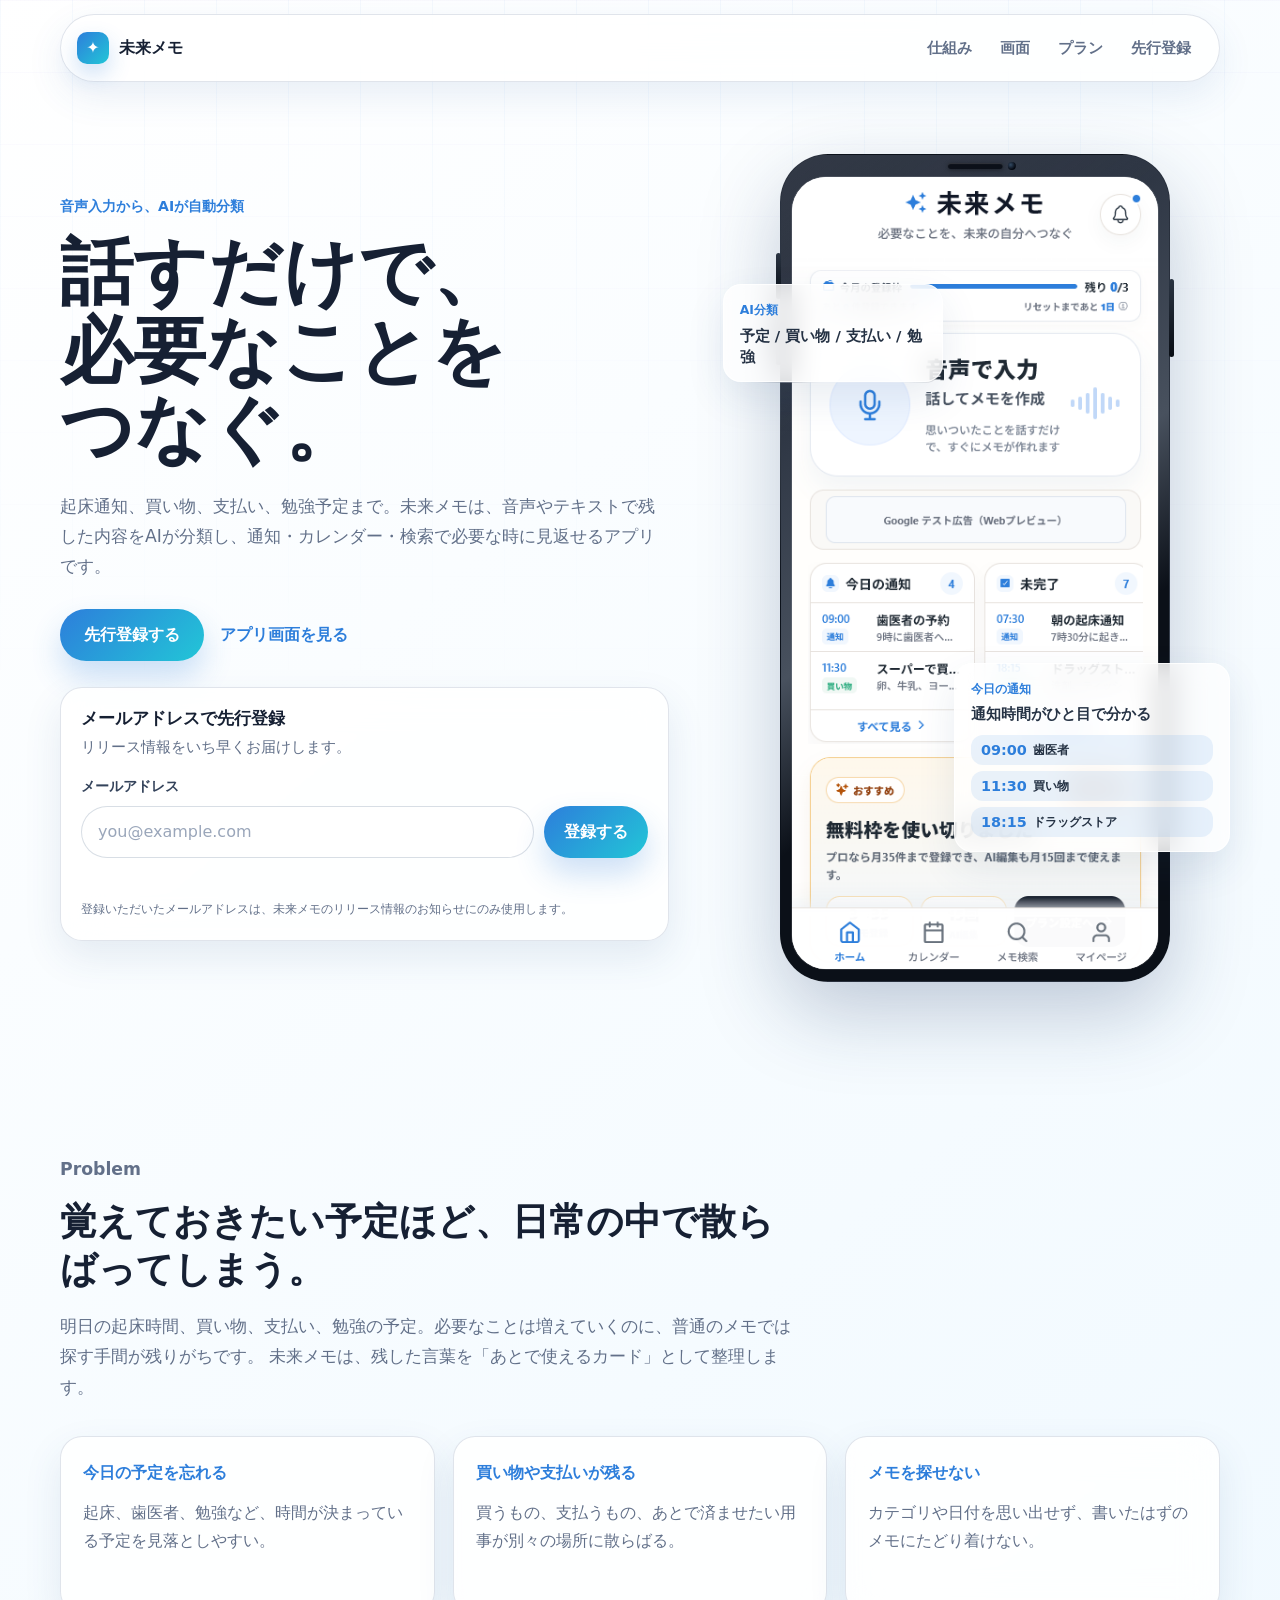
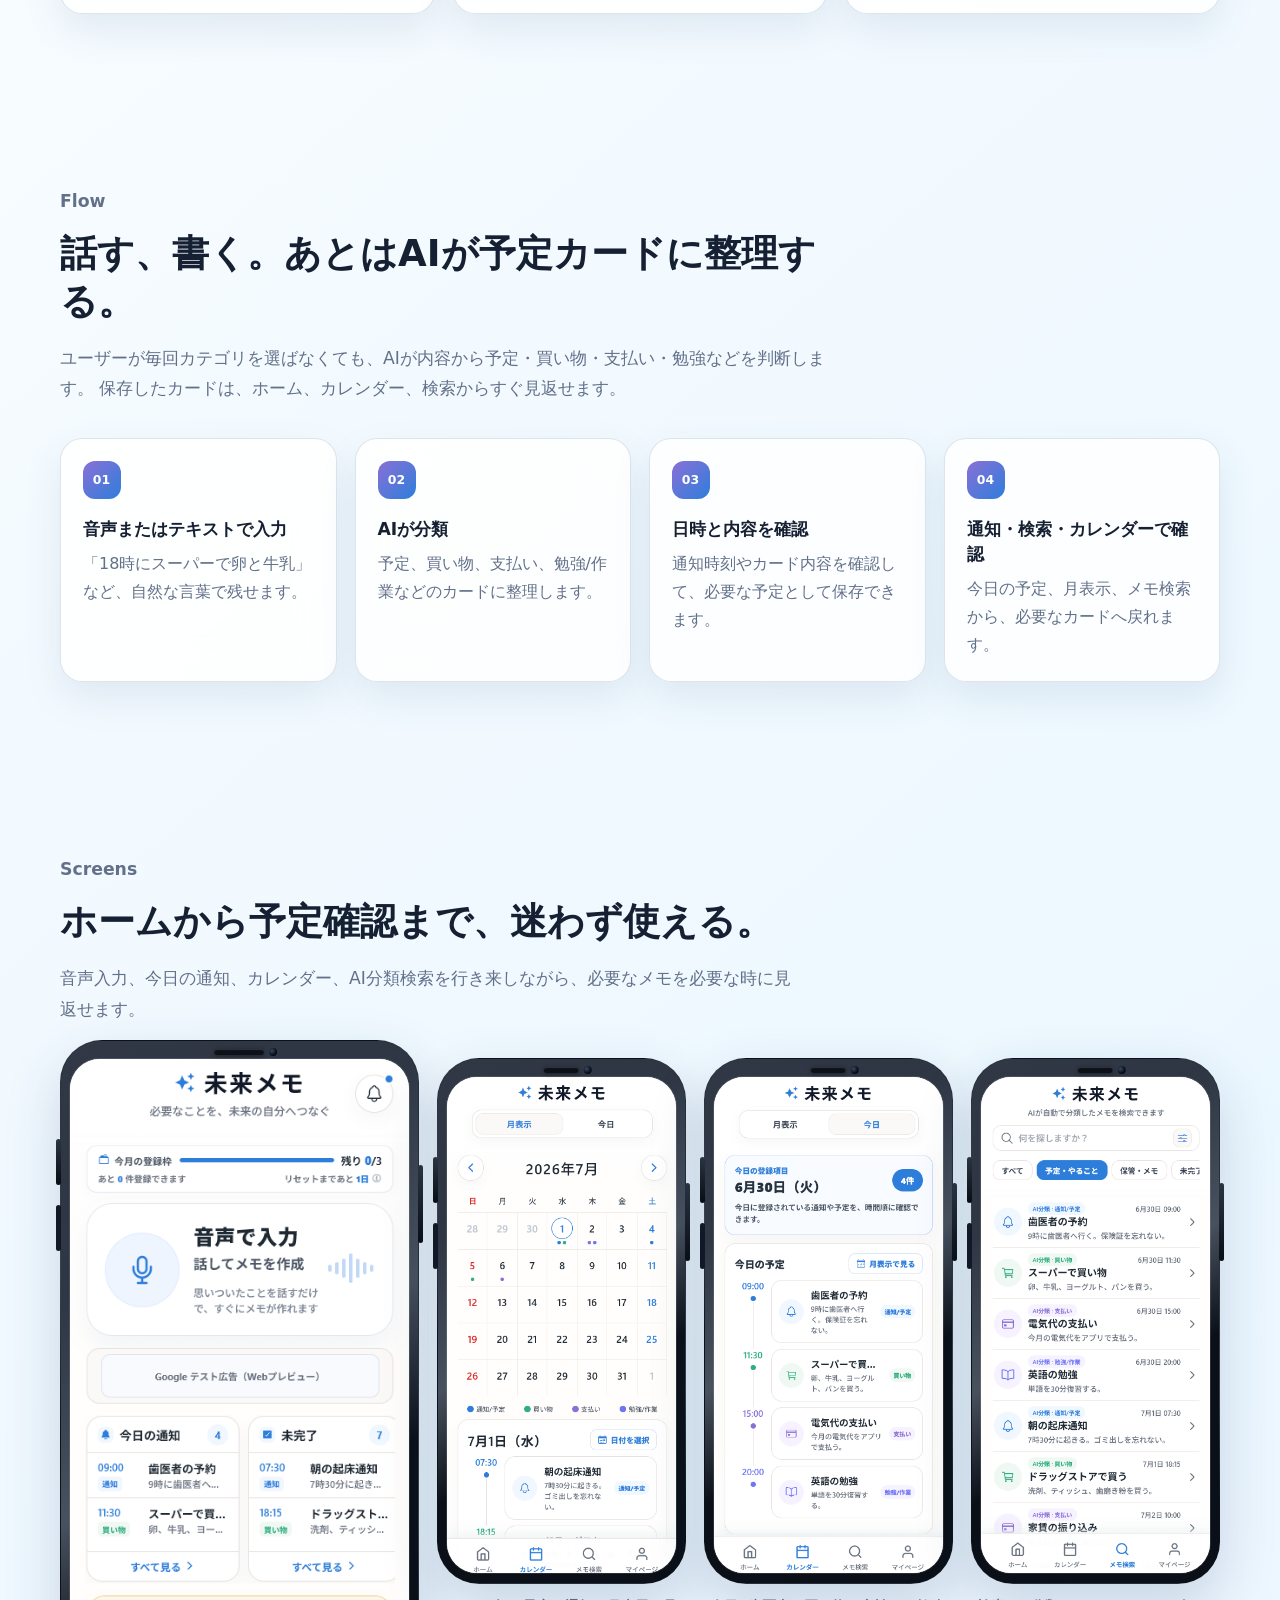
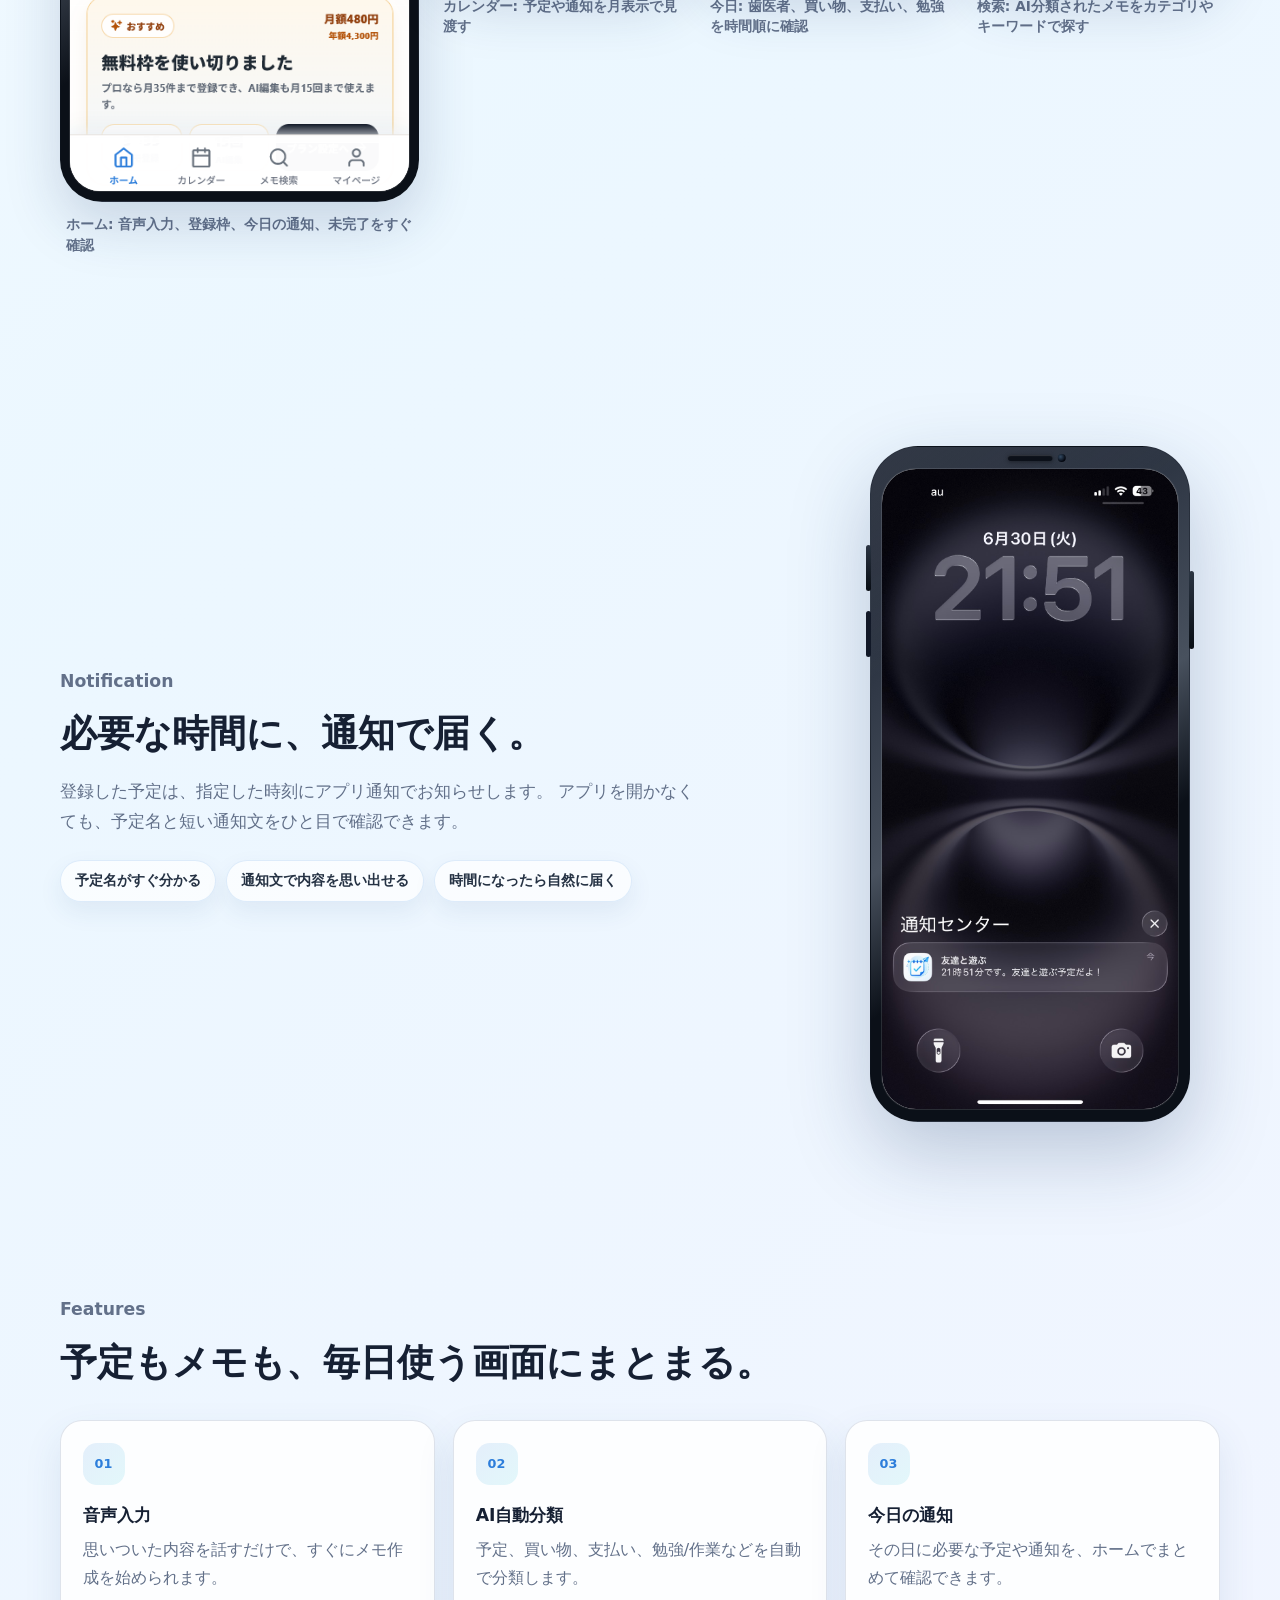
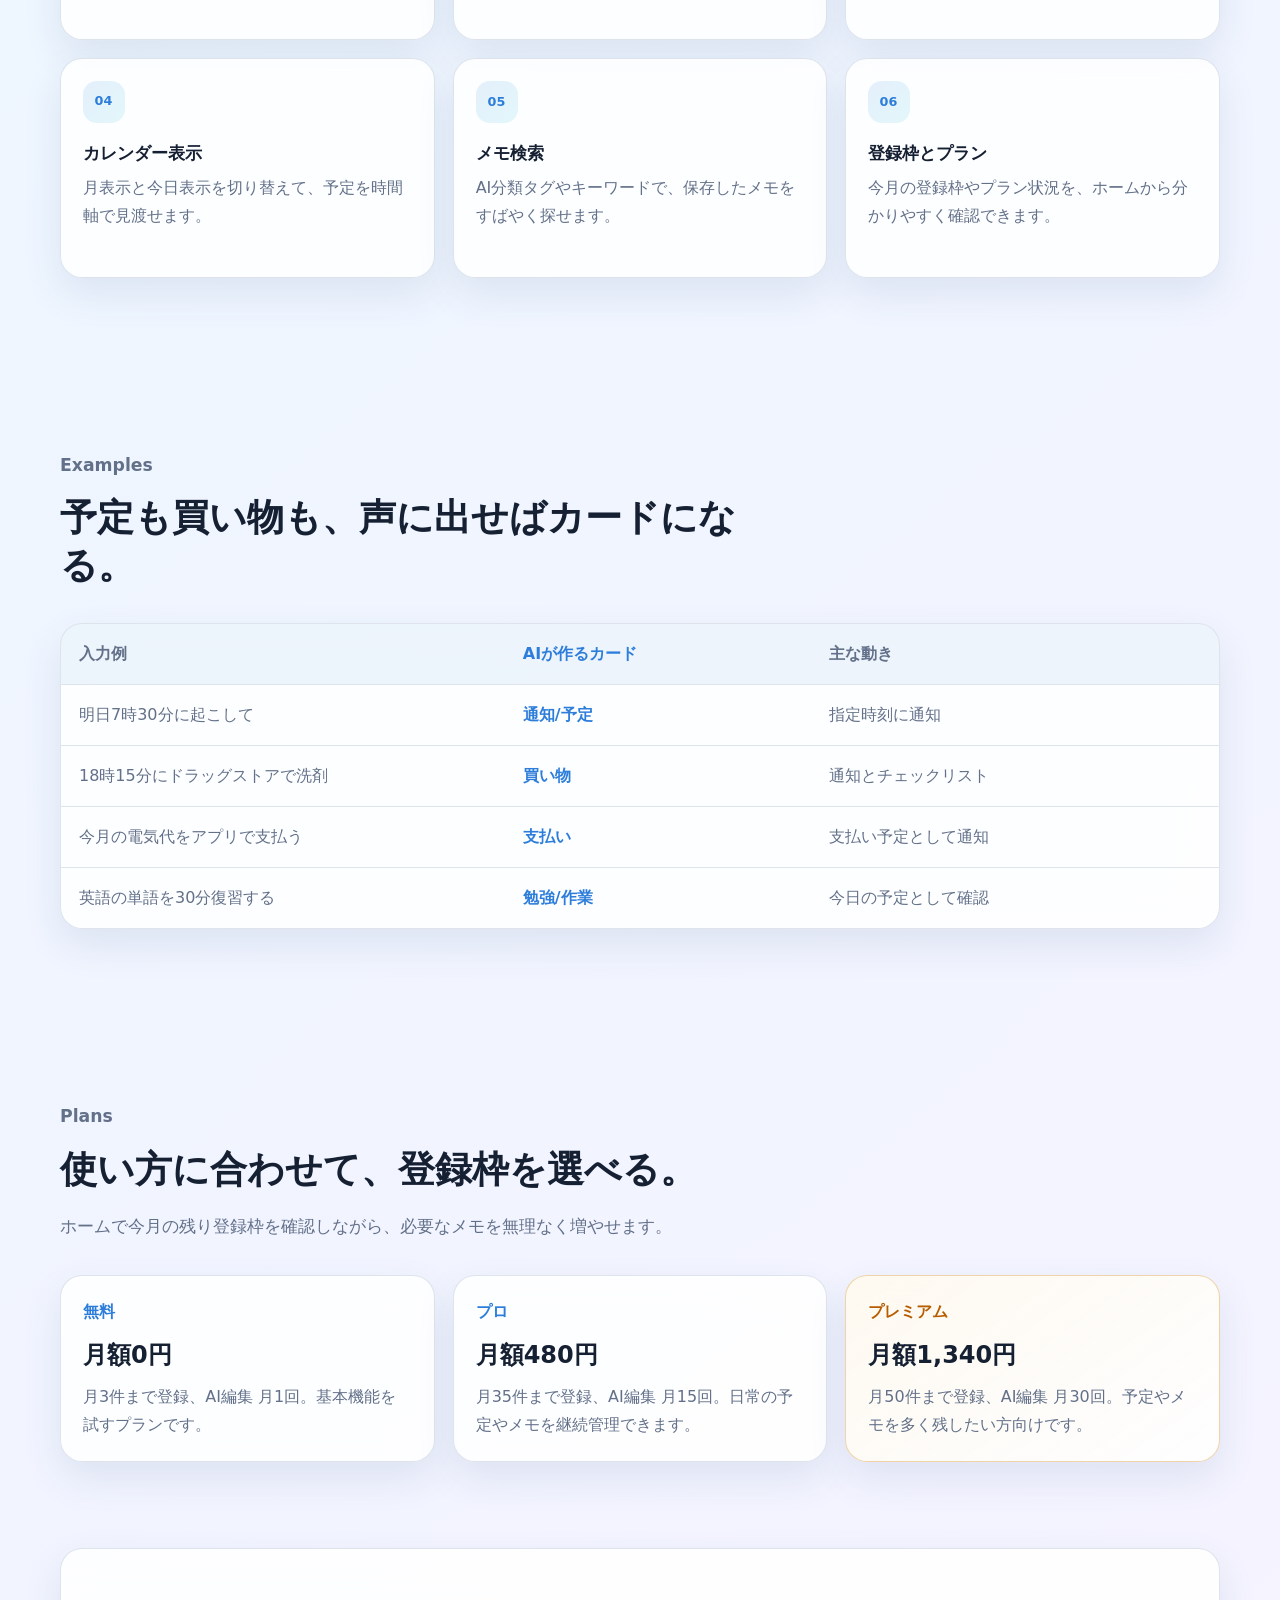
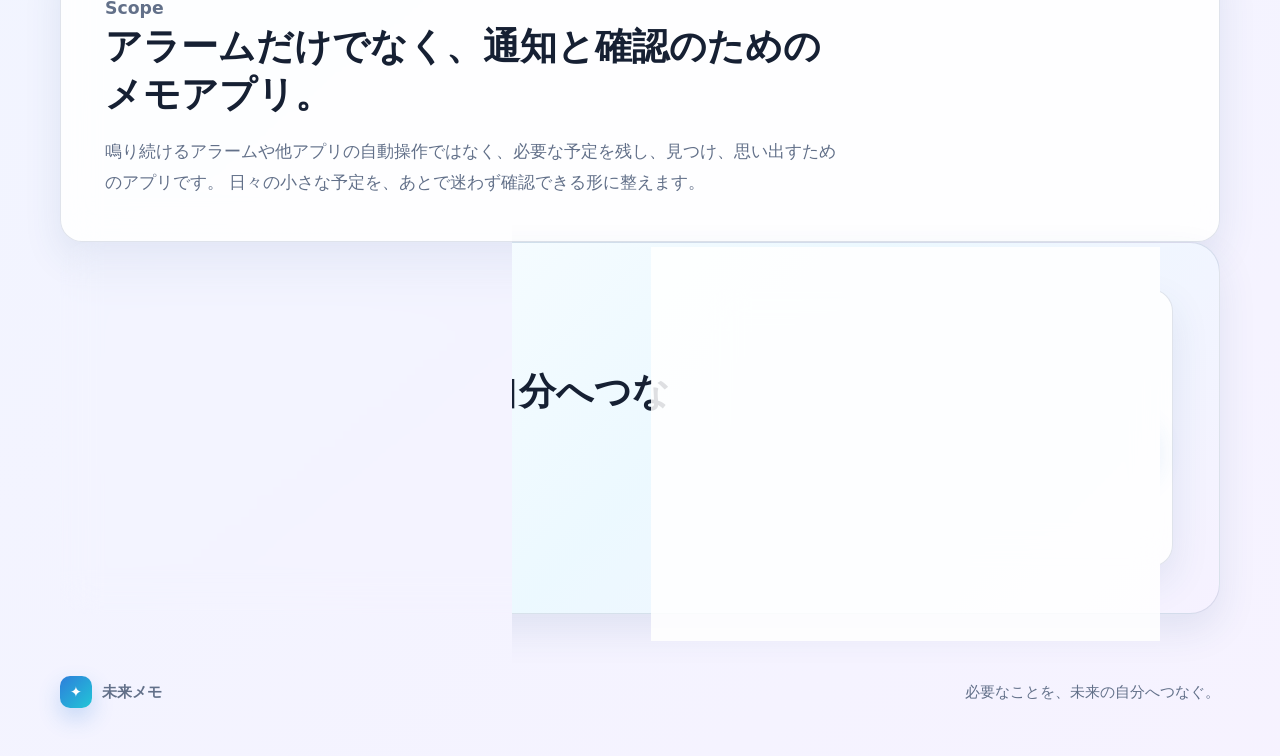
==== commit e0b6c818: "Add search indexing metadata" ====
--- a/index.html
+++ b/index.html
@@ -7,6 +7,24 @@
       name="description"
       content="未来メモは、音声やテキストで残した予定・買い物・支払い・勉強メモをAIが分類し、通知・カレンダー・検索で必要な時に見返せる生活メモアプリです。"
     />
+    <meta name="robots" content="index,follow" />
+    <link rel="canonical" href="https://haru861017.github.io/mirai-memo-landing-page/" />
+    <meta property="og:type" content="website" />
+    <meta property="og:site_name" content="未来メモ" />
+    <meta property="og:title" content="未来メモ | 話すだけで、必要なことを未来へつなぐ。" />
+    <meta
+      property="og:description"
+      content="音声やテキストで残した予定・買い物・支払い・勉強メモをAIが分類し、通知・カレンダー・検索で必要な時に見返せる生活メモアプリです。"
+    />
+    <meta property="og:url" content="https://haru861017.github.io/mirai-memo-landing-page/" />
+    <meta property="og:image" content="https://haru861017.github.io/mirai-memo-landing-page/assets/ui-home-current.png" />
+    <meta name="twitter:card" content="summary_large_image" />
+    <meta name="twitter:title" content="未来メモ | 話すだけで、必要なことを未来へつなぐ。" />
+    <meta
+      name="twitter:description"
+      content="予定・買い物・支払い・勉強メモをAIが分類し、通知・カレンダー・検索で必要な時に見返せる生活メモアプリです。"
+    />
+    <meta name="twitter:image" content="https://haru861017.github.io/mirai-memo-landing-page/assets/ui-home-current.png" />
     <title>未来メモ | 話すだけで、必要なことを未来へつなぐ。</title>
     <link rel="icon" type="image/png" href="./assets/favicon.png" />
     <link rel="preload" href="./styles.css" as="style" />
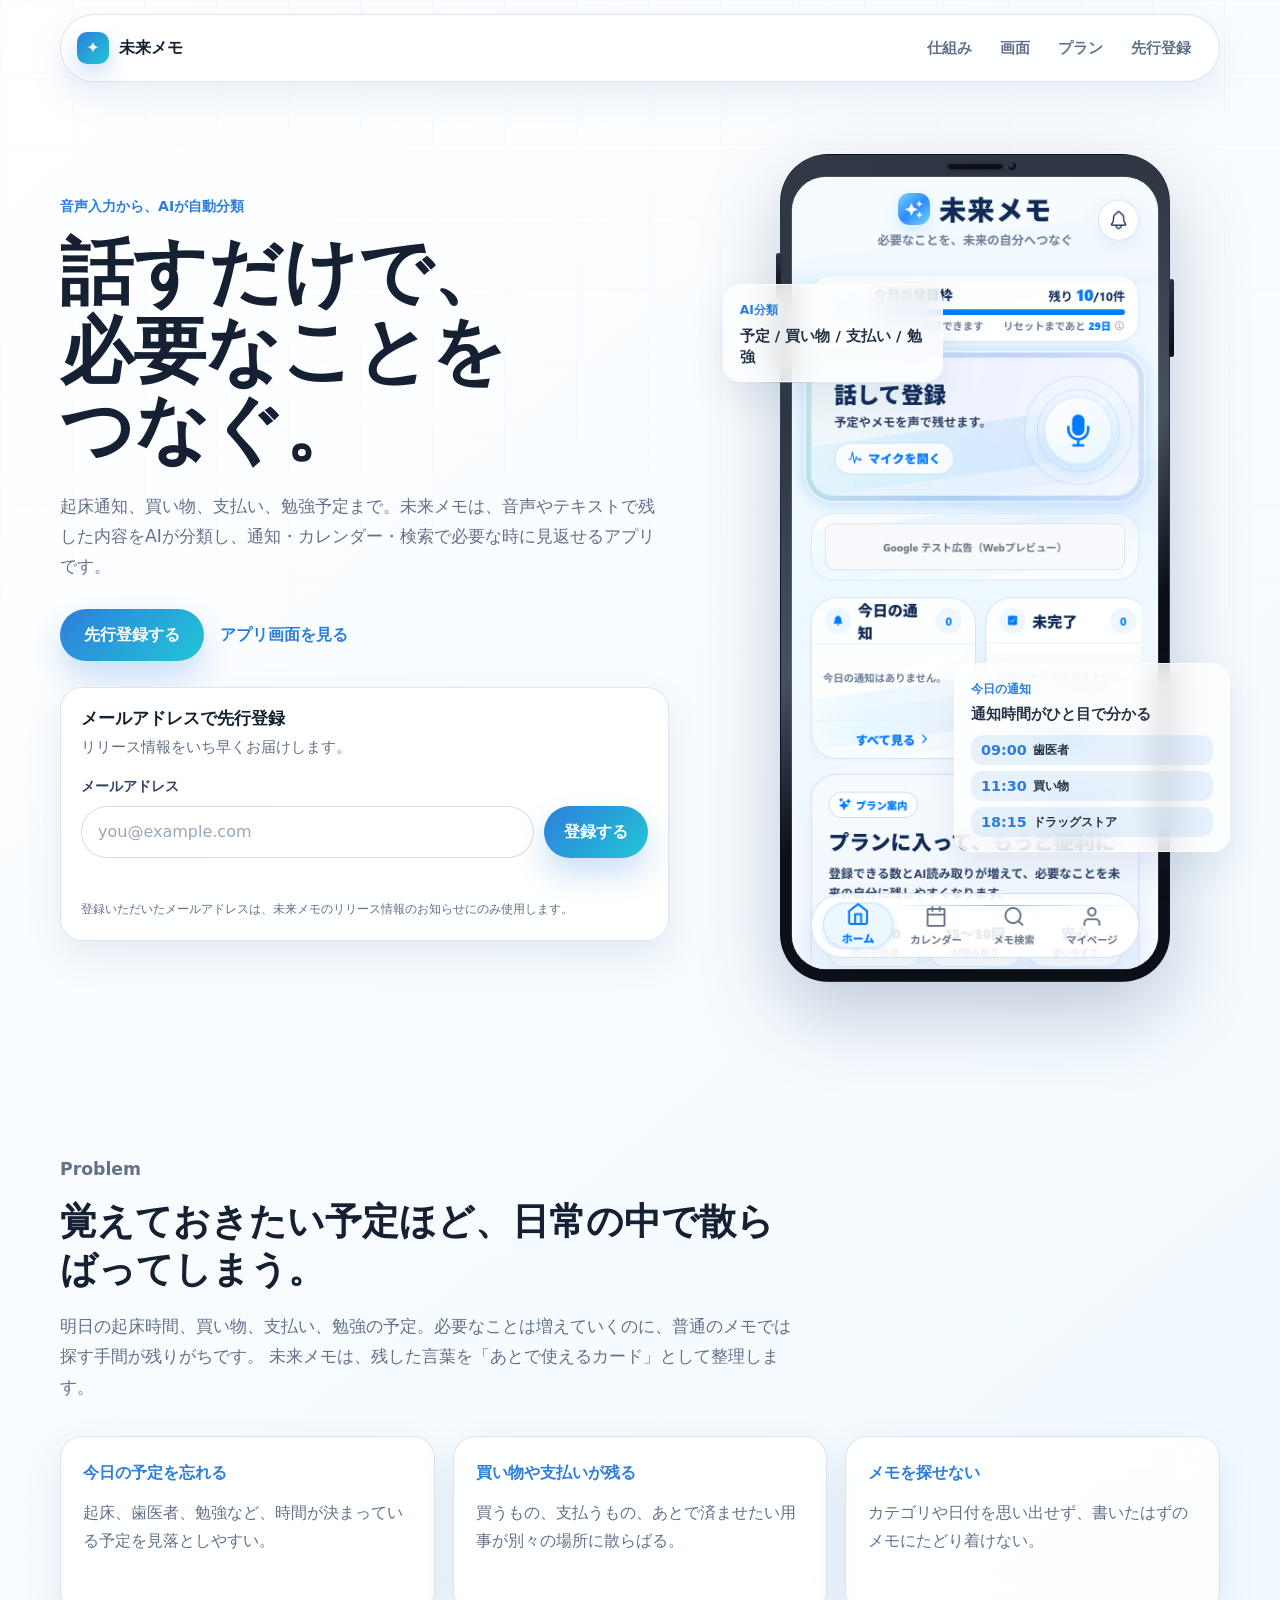
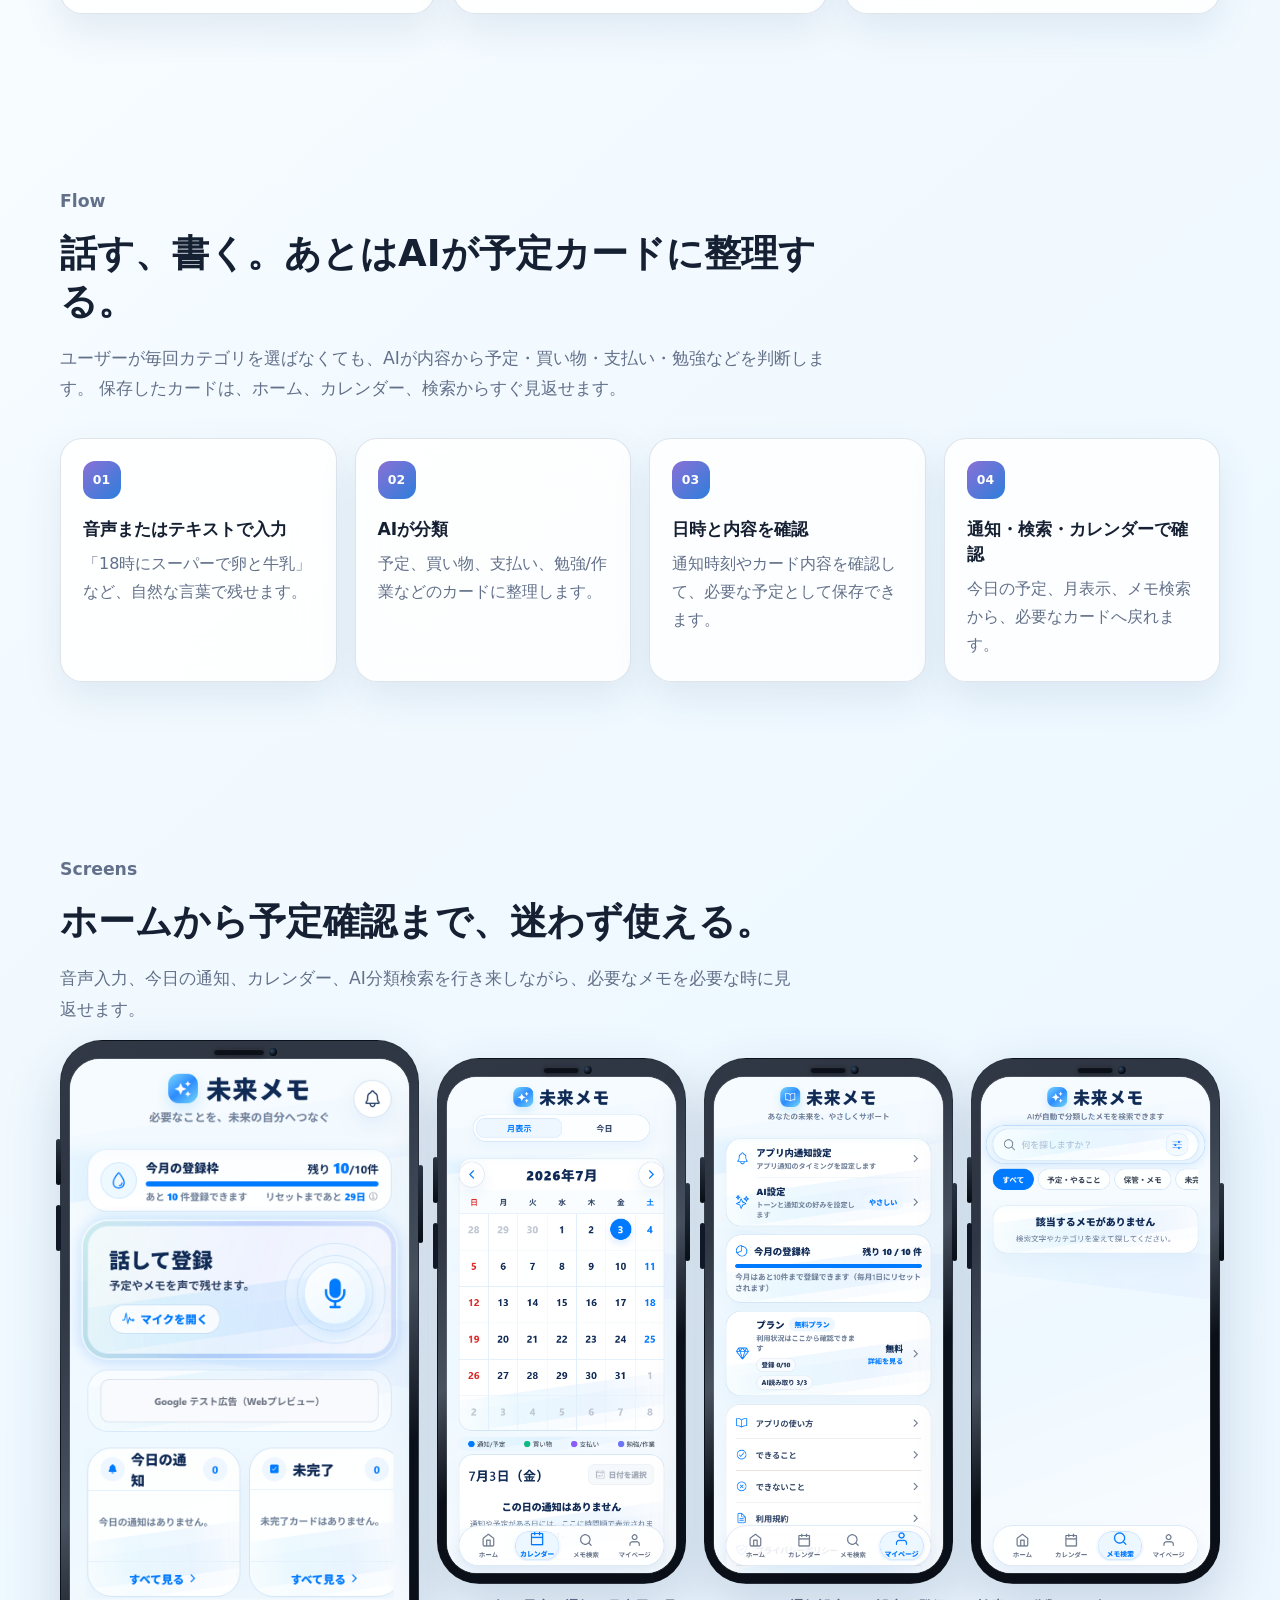
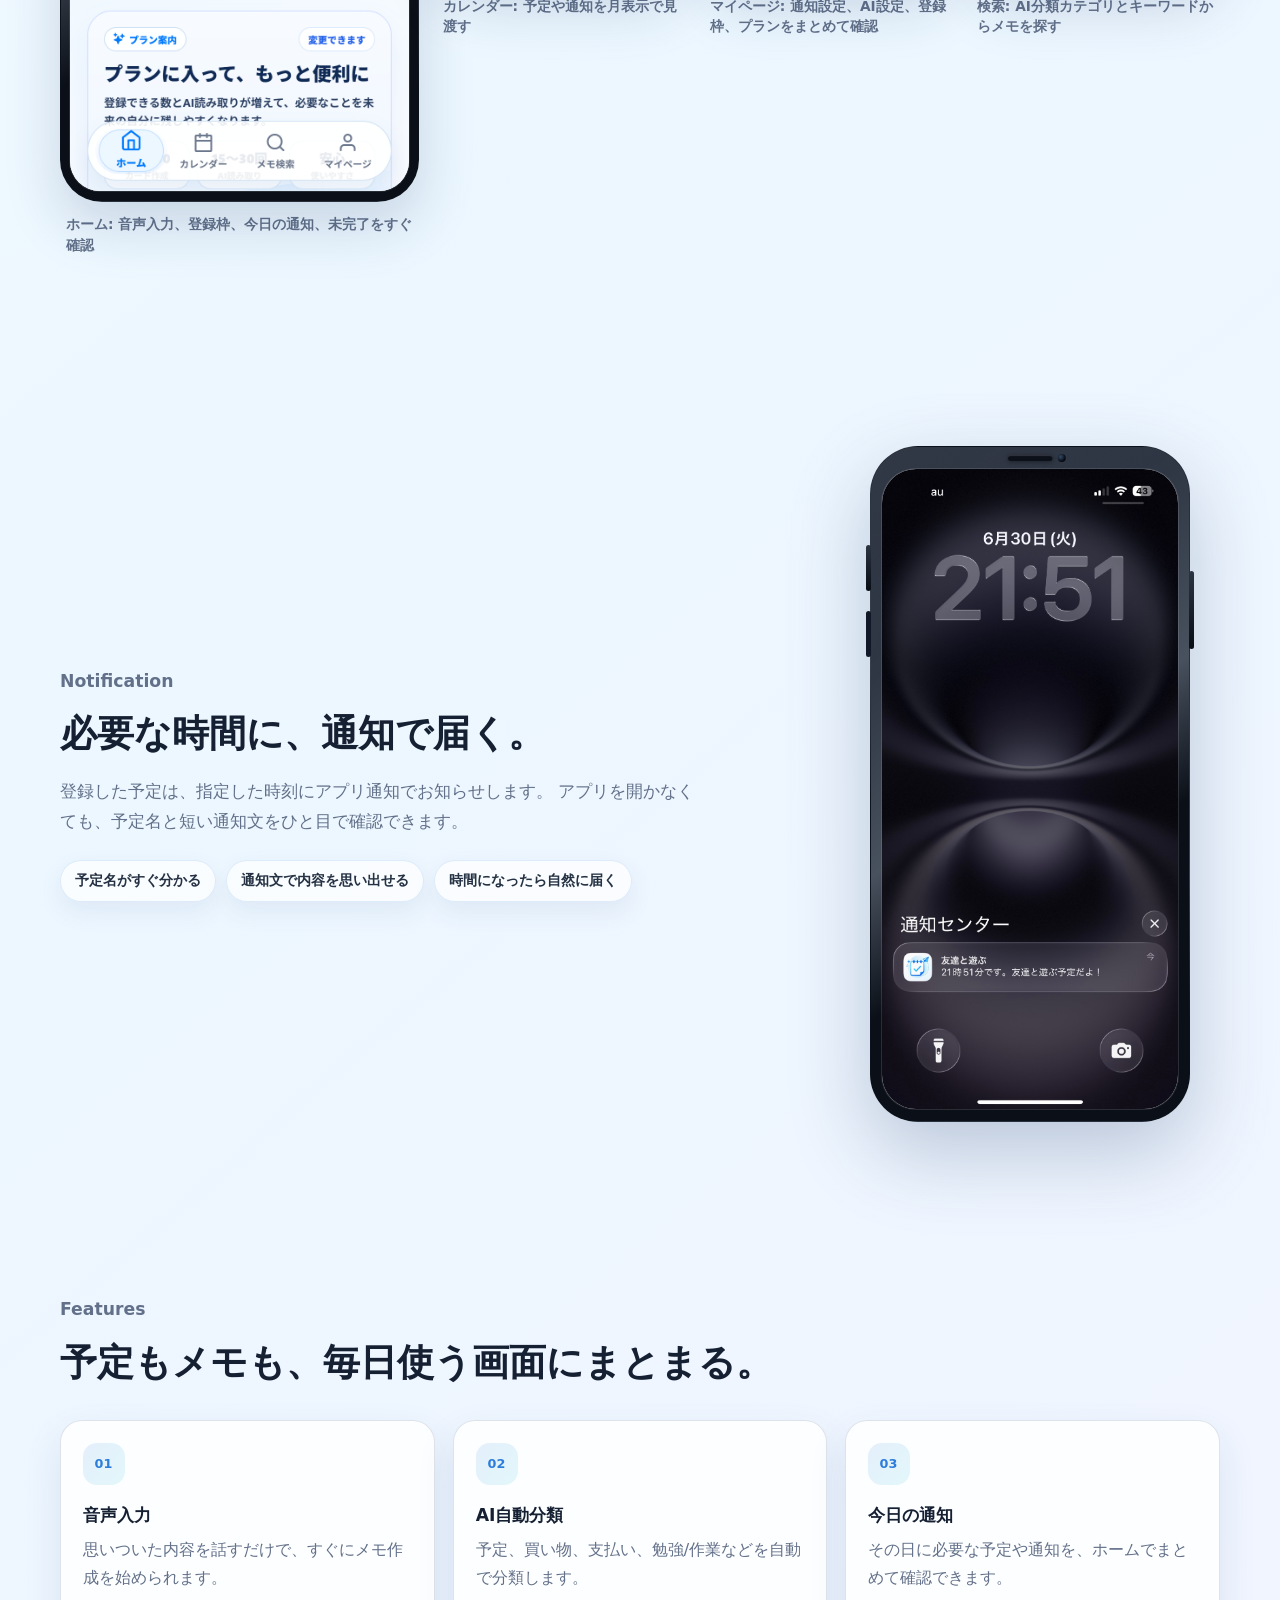
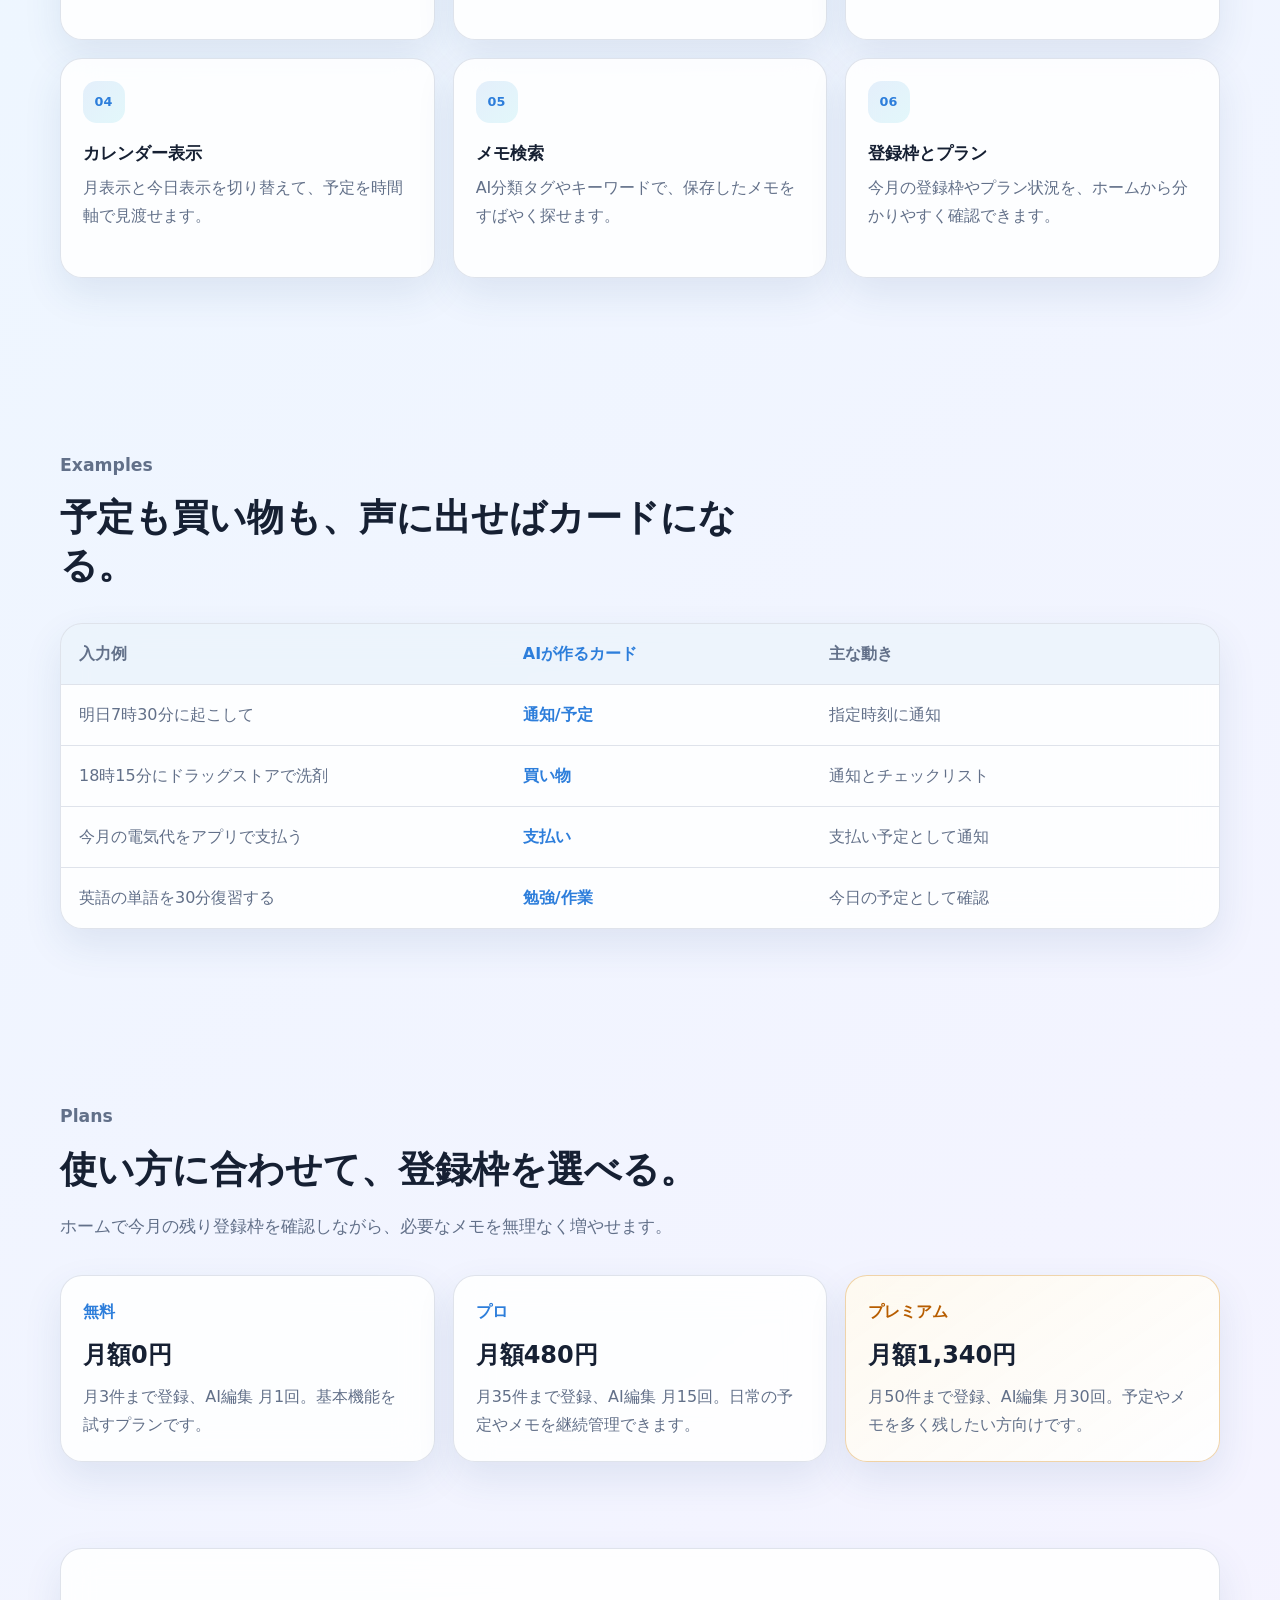
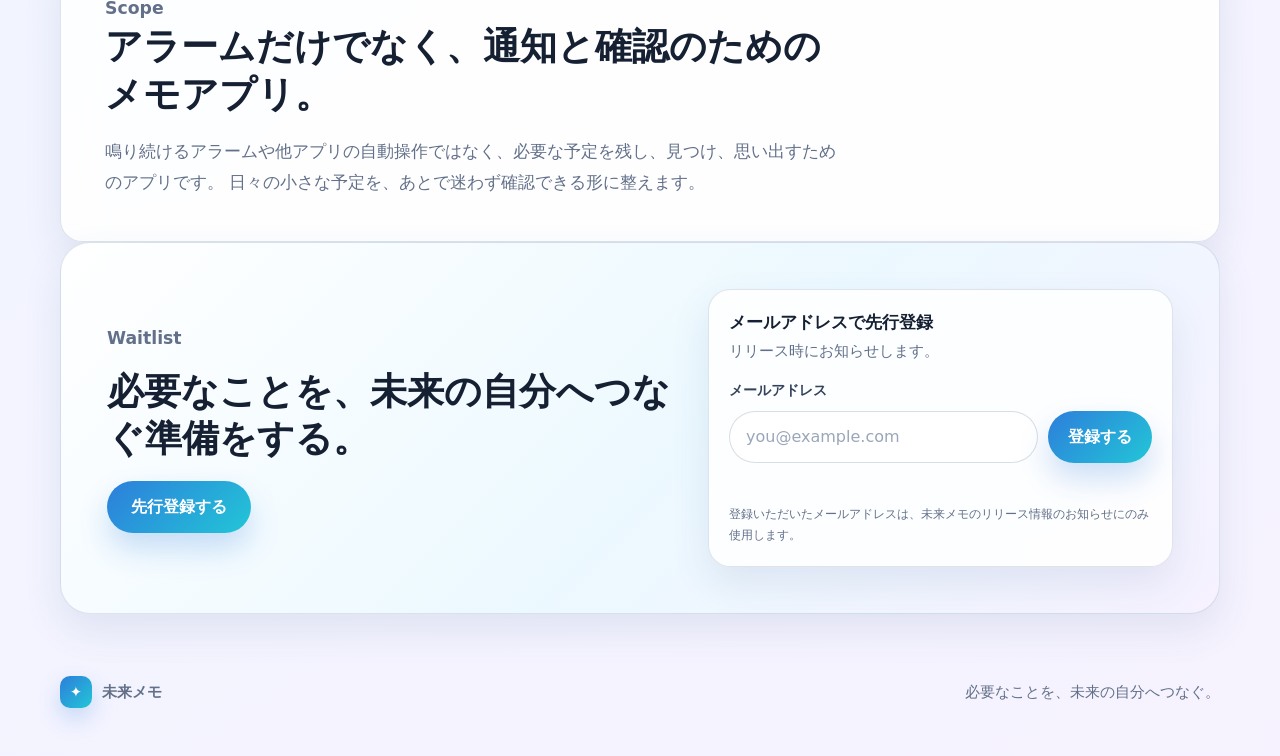
==== commit 02dfcb65: "Update LP app screenshots and future motion" ====
--- a/index.html
+++ b/index.html
@@ -200,16 +200,16 @@
           <figure class="app-shot">
             <div class="iphone-shell">
               <span class="device-sensor" aria-hidden="true"></span>
-              <img src="./assets/ui-calendar-today.png" alt="未来メモの今日表示。6月30日の予定が時間順に並んでいる。" />
-            </div>
-            <figcaption>今日: 歯医者、買い物、支払い、勉強を時間順に確認</figcaption>
+              <img src="./assets/ui-mypage.png" alt="未来メモのマイページ画面。通知設定、AI設定、登録枠、プラン、使い方メニューが表示されている。" />
+            </div>
+            <figcaption>マイページ: 通知設定、AI設定、登録枠、プランをまとめて確認</figcaption>
           </figure>
           <figure class="app-shot">
             <div class="iphone-shell">
               <span class="device-sensor" aria-hidden="true"></span>
-              <img src="./assets/ui-search.png" alt="未来メモのメモ検索画面。AI分類タグと予定リストが表示されている。" />
-            </div>
-            <figcaption>検索: AI分類されたメモをカテゴリやキーワードで探す</figcaption>
+              <img src="./assets/ui-search.png" alt="未来メモのメモ検索画面。検索欄、AI分類カテゴリ、空状態メッセージが表示されている。" />
+            </div>
+            <figcaption>検索: AI分類カテゴリとキーワードからメモを探す</figcaption>
           </figure>
         </div>
       </section>
@@ -391,6 +391,26 @@
       <p>必要なことを、未来の自分へつなぐ。</p>
     </footer>
 
+    <div
+      class="success-dialog"
+      id="waitlist-success-dialog"
+      role="dialog"
+      aria-modal="true"
+      aria-labelledby="waitlist-success-title"
+      aria-describedby="waitlist-success-description"
+      hidden
+    >
+      <div class="success-dialog__backdrop" data-dialog-close></div>
+      <div class="success-dialog__panel" role="document">
+        <span class="success-dialog__icon" aria-hidden="true">✦</span>
+        <h2 id="waitlist-success-title">先行登録が完了しました</h2>
+        <p id="waitlist-success-description">
+          登録ありがとうございます。未来メモのリリース情報をお届けします。
+        </p>
+        <button class="success-dialog__button" type="button" data-dialog-close>閉じる</button>
+      </div>
+    </div>
+
     <script src="./config.js" defer></script>
     <script src="./script.js" defer></script>
   </body>
--- a/styles.css
+++ b/styles.css
@@ -36,6 +36,10 @@
     #f8fbff;
 }
 
+body.dialog-open {
+  overflow: hidden;
+}
+
 body::before {
   position: fixed;
   inset: 0;
@@ -334,6 +338,38 @@
   place-items: center;
 }
 
+.hero-visual::before {
+  position: absolute;
+  inset: 34px -22px;
+  z-index: 0;
+  pointer-events: none;
+  border-radius: 34px;
+  background:
+    repeating-linear-gradient(
+      122deg,
+      transparent 0 34px,
+      rgba(45, 126, 219, 0.08) 34px 35px,
+      transparent 35px 74px
+    ),
+    linear-gradient(145deg, rgba(34, 198, 215, 0.08), transparent 48%, rgba(138, 112, 214, 0.1));
+  opacity: 0.72;
+  transform: skewY(-5deg);
+  animation: futureFlow 14s linear infinite;
+}
+
+.hero-visual::after {
+  position: absolute;
+  right: 24px;
+  bottom: 76px;
+  z-index: 0;
+  width: 62%;
+  height: 1px;
+  pointer-events: none;
+  background: linear-gradient(90deg, transparent, rgba(45, 126, 219, 0.52), rgba(34, 198, 215, 0.12), transparent);
+  content: "";
+  animation: futureBeam 5.5s ease-in-out infinite;
+}
+
 .phone-frame,
 .iphone-shell {
   position: relative;
@@ -350,6 +386,10 @@
 
 .phone-frame {
   width: min(390px, 88vw);
+}
+
+.hero-phone {
+  animation: deviceFloat 7.5s ease-in-out infinite;
 }
 
 .phone-frame::before,
@@ -431,6 +471,14 @@
   backdrop-filter: blur(14px);
 }
 
+.floating-card {
+  animation: cardFloat 6.4s ease-in-out infinite;
+}
+
+.card-line {
+  animation-delay: -2.1s;
+}
+
 .floating-card span {
   display: block;
   margin-bottom: 4px;
@@ -453,6 +501,8 @@
 }
 
 .time-preview b {
+  position: relative;
+  overflow: hidden;
   display: grid;
   grid-template-columns: 52px 1fr;
   align-items: center;
@@ -463,6 +513,23 @@
   font-size: 0.82rem;
   line-height: 1;
   background: rgba(45, 126, 219, 0.1);
+}
+
+.time-preview b::after {
+  position: absolute;
+  inset: 0;
+  background: linear-gradient(100deg, transparent, rgba(255, 255, 255, 0.62), transparent);
+  content: "";
+  transform: translateX(-120%);
+  animation: timeScan 4.2s ease-in-out infinite;
+}
+
+.time-preview b:nth-child(2)::after {
+  animation-delay: 0.45s;
+}
+
+.time-preview b:nth-child(3)::after {
+  animation-delay: 0.9s;
 }
 
 .time-preview time {
@@ -584,11 +651,21 @@
   grid-template-columns: 1.18fr repeat(3, 0.82fr);
   gap: 18px;
   align-items: start;
+  perspective: 1200px;
 }
 
 .app-shot {
   margin: 0;
   padding: 0;
+}
+
+.app-shot .iphone-shell {
+  transition: transform 240ms ease, box-shadow 240ms ease;
+}
+
+.app-shot:hover .iphone-shell {
+  transform: translateY(-8px) rotateX(2deg);
+  box-shadow: 0 28px 70px rgba(28, 56, 98, 0.24);
 }
 
 .iphone-shell {
@@ -758,6 +835,131 @@
   margin: 0;
 }
 
+@keyframes futureFlow {
+  from {
+    background-position: 0 0, 0 0;
+  }
+
+  to {
+    background-position: 180px 0, 0 0;
+  }
+}
+
+@keyframes futureBeam {
+  0%,
+  100% {
+    opacity: 0.22;
+    transform: translateX(-18px);
+  }
+
+  50% {
+    opacity: 0.88;
+    transform: translateX(18px);
+  }
+}
+
+@keyframes deviceFloat {
+  0%,
+  100% {
+    transform: translateY(0);
+  }
+
+  50% {
+    transform: translateY(-12px);
+  }
+}
+
+@keyframes cardFloat {
+  0%,
+  100% {
+    transform: translateY(0);
+  }
+
+  50% {
+    transform: translateY(-8px);
+  }
+}
+
+@keyframes timeScan {
+  0%,
+  48% {
+    transform: translateX(-120%);
+  }
+
+  72%,
+  100% {
+    transform: translateX(120%);
+  }
+}
+
+.success-dialog[hidden] {
+  display: none;
+}
+
+.success-dialog {
+  position: fixed;
+  inset: 0;
+  z-index: 100;
+  display: grid;
+  place-items: center;
+  padding: 24px;
+}
+
+.success-dialog__backdrop {
+  position: absolute;
+  inset: 0;
+  background: rgba(18, 31, 52, 0.34);
+  backdrop-filter: blur(12px);
+}
+
+.success-dialog__panel {
+  position: relative;
+  width: min(420px, 100%);
+  padding: 30px 26px 26px;
+  border: 1px solid rgba(255, 255, 255, 0.78);
+  border-radius: 28px;
+  text-align: center;
+  background:
+    linear-gradient(145deg, rgba(255, 255, 255, 0.96), rgba(235, 248, 255, 0.94) 58%, rgba(246, 242, 255, 0.94)),
+    #ffffff;
+  box-shadow: 0 30px 82px rgba(22, 42, 76, 0.28);
+}
+
+.success-dialog__icon {
+  display: grid;
+  width: 52px;
+  height: 52px;
+  place-items: center;
+  margin: 0 auto 16px;
+  border-radius: 18px;
+  color: #ffffff;
+  font-size: 1.35rem;
+  font-weight: 900;
+  background: linear-gradient(135deg, var(--color-blue), var(--color-cyan));
+  box-shadow: 0 16px 30px rgba(45, 126, 219, 0.24);
+}
+
+.success-dialog__panel h2 {
+  margin-bottom: 10px;
+  font-size: 1.54rem;
+}
+
+.success-dialog__panel p {
+  margin-bottom: 22px;
+  color: var(--color-muted);
+}
+
+.success-dialog__button {
+  min-width: 150px;
+  min-height: 48px;
+  border: 0;
+  border-radius: 999px;
+  color: #ffffff;
+  font-weight: 900;
+  background: linear-gradient(135deg, var(--color-blue), var(--color-cyan));
+  box-shadow: 0 16px 30px rgba(45, 126, 219, 0.22);
+}
+
 @media (max-width: 1080px) {
   .hero,
   .final-cta {
@@ -847,6 +1049,17 @@
     min-height: 430px;
   }
 
+  .hero-visual::before {
+    inset: 18px -14px;
+    opacity: 0.52;
+  }
+
+  .hero-visual::after {
+    right: 0;
+    bottom: 56px;
+    width: 82%;
+  }
+
   .floating-card {
     width: 174px;
     padding: 11px 12px;
@@ -967,12 +1180,32 @@
   .notification-phone {
     width: min(196px, 58vw);
   }
+
+  .hero-phone,
+  .floating-card {
+    animation: none;
+  }
+
+  .success-dialog {
+    padding: 18px;
+  }
+
+  .success-dialog__panel {
+    padding: 26px 20px 22px;
+    border-radius: 24px;
+  }
+
+  .success-dialog__panel h2 {
+    font-size: 1.34rem;
+  }
 }
 
 @media (prefers-reduced-motion: reduce) {
   *,
   *::before,
   *::after {
+    animation-duration: 0.001ms !important;
+    animation-iteration-count: 1 !important;
     scroll-behavior: auto !important;
     transition-duration: 0.001ms !important;
   }
--- a/styles.css
+++ b/styles.css
@@ -36,6 +36,10 @@
     #f8fbff;
 }
 
+body.dialog-open {
+  overflow: hidden;
+}
+
 body::before {
   position: fixed;
   inset: 0;
@@ -334,6 +338,38 @@
   place-items: center;
 }
 
+.hero-visual::before {
+  position: absolute;
+  inset: 34px -22px;
+  z-index: 0;
+  pointer-events: none;
+  border-radius: 34px;
+  background:
+    repeating-linear-gradient(
+      122deg,
+      transparent 0 34px,
+      rgba(45, 126, 219, 0.08) 34px 35px,
+      transparent 35px 74px
+    ),
+    linear-gradient(145deg, rgba(34, 198, 215, 0.08), transparent 48%, rgba(138, 112, 214, 0.1));
+  opacity: 0.72;
+  transform: skewY(-5deg);
+  animation: futureFlow 14s linear infinite;
+}
+
+.hero-visual::after {
+  position: absolute;
+  right: 24px;
+  bottom: 76px;
+  z-index: 0;
+  width: 62%;
+  height: 1px;
+  pointer-events: none;
+  background: linear-gradient(90deg, transparent, rgba(45, 126, 219, 0.52), rgba(34, 198, 215, 0.12), transparent);
+  content: "";
+  animation: futureBeam 5.5s ease-in-out infinite;
+}
+
 .phone-frame,
 .iphone-shell {
   position: relative;
@@ -350,6 +386,10 @@
 
 .phone-frame {
   width: min(390px, 88vw);
+}
+
+.hero-phone {
+  animation: deviceFloat 7.5s ease-in-out infinite;
 }
 
 .phone-frame::before,
@@ -431,6 +471,14 @@
   backdrop-filter: blur(14px);
 }
 
+.floating-card {
+  animation: cardFloat 6.4s ease-in-out infinite;
+}
+
+.card-line {
+  animation-delay: -2.1s;
+}
+
 .floating-card span {
   display: block;
   margin-bottom: 4px;
@@ -453,6 +501,8 @@
 }
 
 .time-preview b {
+  position: relative;
+  overflow: hidden;
   display: grid;
   grid-template-columns: 52px 1fr;
   align-items: center;
@@ -463,6 +513,23 @@
   font-size: 0.82rem;
   line-height: 1;
   background: rgba(45, 126, 219, 0.1);
+}
+
+.time-preview b::after {
+  position: absolute;
+  inset: 0;
+  background: linear-gradient(100deg, transparent, rgba(255, 255, 255, 0.62), transparent);
+  content: "";
+  transform: translateX(-120%);
+  animation: timeScan 4.2s ease-in-out infinite;
+}
+
+.time-preview b:nth-child(2)::after {
+  animation-delay: 0.45s;
+}
+
+.time-preview b:nth-child(3)::after {
+  animation-delay: 0.9s;
 }
 
 .time-preview time {
@@ -584,11 +651,21 @@
   grid-template-columns: 1.18fr repeat(3, 0.82fr);
   gap: 18px;
   align-items: start;
+  perspective: 1200px;
 }
 
 .app-shot {
   margin: 0;
   padding: 0;
+}
+
+.app-shot .iphone-shell {
+  transition: transform 240ms ease, box-shadow 240ms ease;
+}
+
+.app-shot:hover .iphone-shell {
+  transform: translateY(-8px) rotateX(2deg);
+  box-shadow: 0 28px 70px rgba(28, 56, 98, 0.24);
 }
 
 .iphone-shell {
@@ -758,6 +835,131 @@
   margin: 0;
 }
 
+@keyframes futureFlow {
+  from {
+    background-position: 0 0, 0 0;
+  }
+
+  to {
+    background-position: 180px 0, 0 0;
+  }
+}
+
+@keyframes futureBeam {
+  0%,
+  100% {
+    opacity: 0.22;
+    transform: translateX(-18px);
+  }
+
+  50% {
+    opacity: 0.88;
+    transform: translateX(18px);
+  }
+}
+
+@keyframes deviceFloat {
+  0%,
+  100% {
+    transform: translateY(0);
+  }
+
+  50% {
+    transform: translateY(-12px);
+  }
+}
+
+@keyframes cardFloat {
+  0%,
+  100% {
+    transform: translateY(0);
+  }
+
+  50% {
+    transform: translateY(-8px);
+  }
+}
+
+@keyframes timeScan {
+  0%,
+  48% {
+    transform: translateX(-120%);
+  }
+
+  72%,
+  100% {
+    transform: translateX(120%);
+  }
+}
+
+.success-dialog[hidden] {
+  display: none;
+}
+
+.success-dialog {
+  position: fixed;
+  inset: 0;
+  z-index: 100;
+  display: grid;
+  place-items: center;
+  padding: 24px;
+}
+
+.success-dialog__backdrop {
+  position: absolute;
+  inset: 0;
+  background: rgba(18, 31, 52, 0.34);
+  backdrop-filter: blur(12px);
+}
+
+.success-dialog__panel {
+  position: relative;
+  width: min(420px, 100%);
+  padding: 30px 26px 26px;
+  border: 1px solid rgba(255, 255, 255, 0.78);
+  border-radius: 28px;
+  text-align: center;
+  background:
+    linear-gradient(145deg, rgba(255, 255, 255, 0.96), rgba(235, 248, 255, 0.94) 58%, rgba(246, 242, 255, 0.94)),
+    #ffffff;
+  box-shadow: 0 30px 82px rgba(22, 42, 76, 0.28);
+}
+
+.success-dialog__icon {
+  display: grid;
+  width: 52px;
+  height: 52px;
+  place-items: center;
+  margin: 0 auto 16px;
+  border-radius: 18px;
+  color: #ffffff;
+  font-size: 1.35rem;
+  font-weight: 900;
+  background: linear-gradient(135deg, var(--color-blue), var(--color-cyan));
+  box-shadow: 0 16px 30px rgba(45, 126, 219, 0.24);
+}
+
+.success-dialog__panel h2 {
+  margin-bottom: 10px;
+  font-size: 1.54rem;
+}
+
+.success-dialog__panel p {
+  margin-bottom: 22px;
+  color: var(--color-muted);
+}
+
+.success-dialog__button {
+  min-width: 150px;
+  min-height: 48px;
+  border: 0;
+  border-radius: 999px;
+  color: #ffffff;
+  font-weight: 900;
+  background: linear-gradient(135deg, var(--color-blue), var(--color-cyan));
+  box-shadow: 0 16px 30px rgba(45, 126, 219, 0.22);
+}
+
 @media (max-width: 1080px) {
   .hero,
   .final-cta {
@@ -847,6 +1049,17 @@
     min-height: 430px;
   }
 
+  .hero-visual::before {
+    inset: 18px -14px;
+    opacity: 0.52;
+  }
+
+  .hero-visual::after {
+    right: 0;
+    bottom: 56px;
+    width: 82%;
+  }
+
   .floating-card {
     width: 174px;
     padding: 11px 12px;
@@ -967,12 +1180,32 @@
   .notification-phone {
     width: min(196px, 58vw);
   }
+
+  .hero-phone,
+  .floating-card {
+    animation: none;
+  }
+
+  .success-dialog {
+    padding: 18px;
+  }
+
+  .success-dialog__panel {
+    padding: 26px 20px 22px;
+    border-radius: 24px;
+  }
+
+  .success-dialog__panel h2 {
+    font-size: 1.34rem;
+  }
 }
 
 @media (prefers-reduced-motion: reduce) {
   *,
   *::before,
   *::after {
+    animation-duration: 0.001ms !important;
+    animation-iteration-count: 1 !important;
     scroll-behavior: auto !important;
     transition-duration: 0.001ms !important;
   }
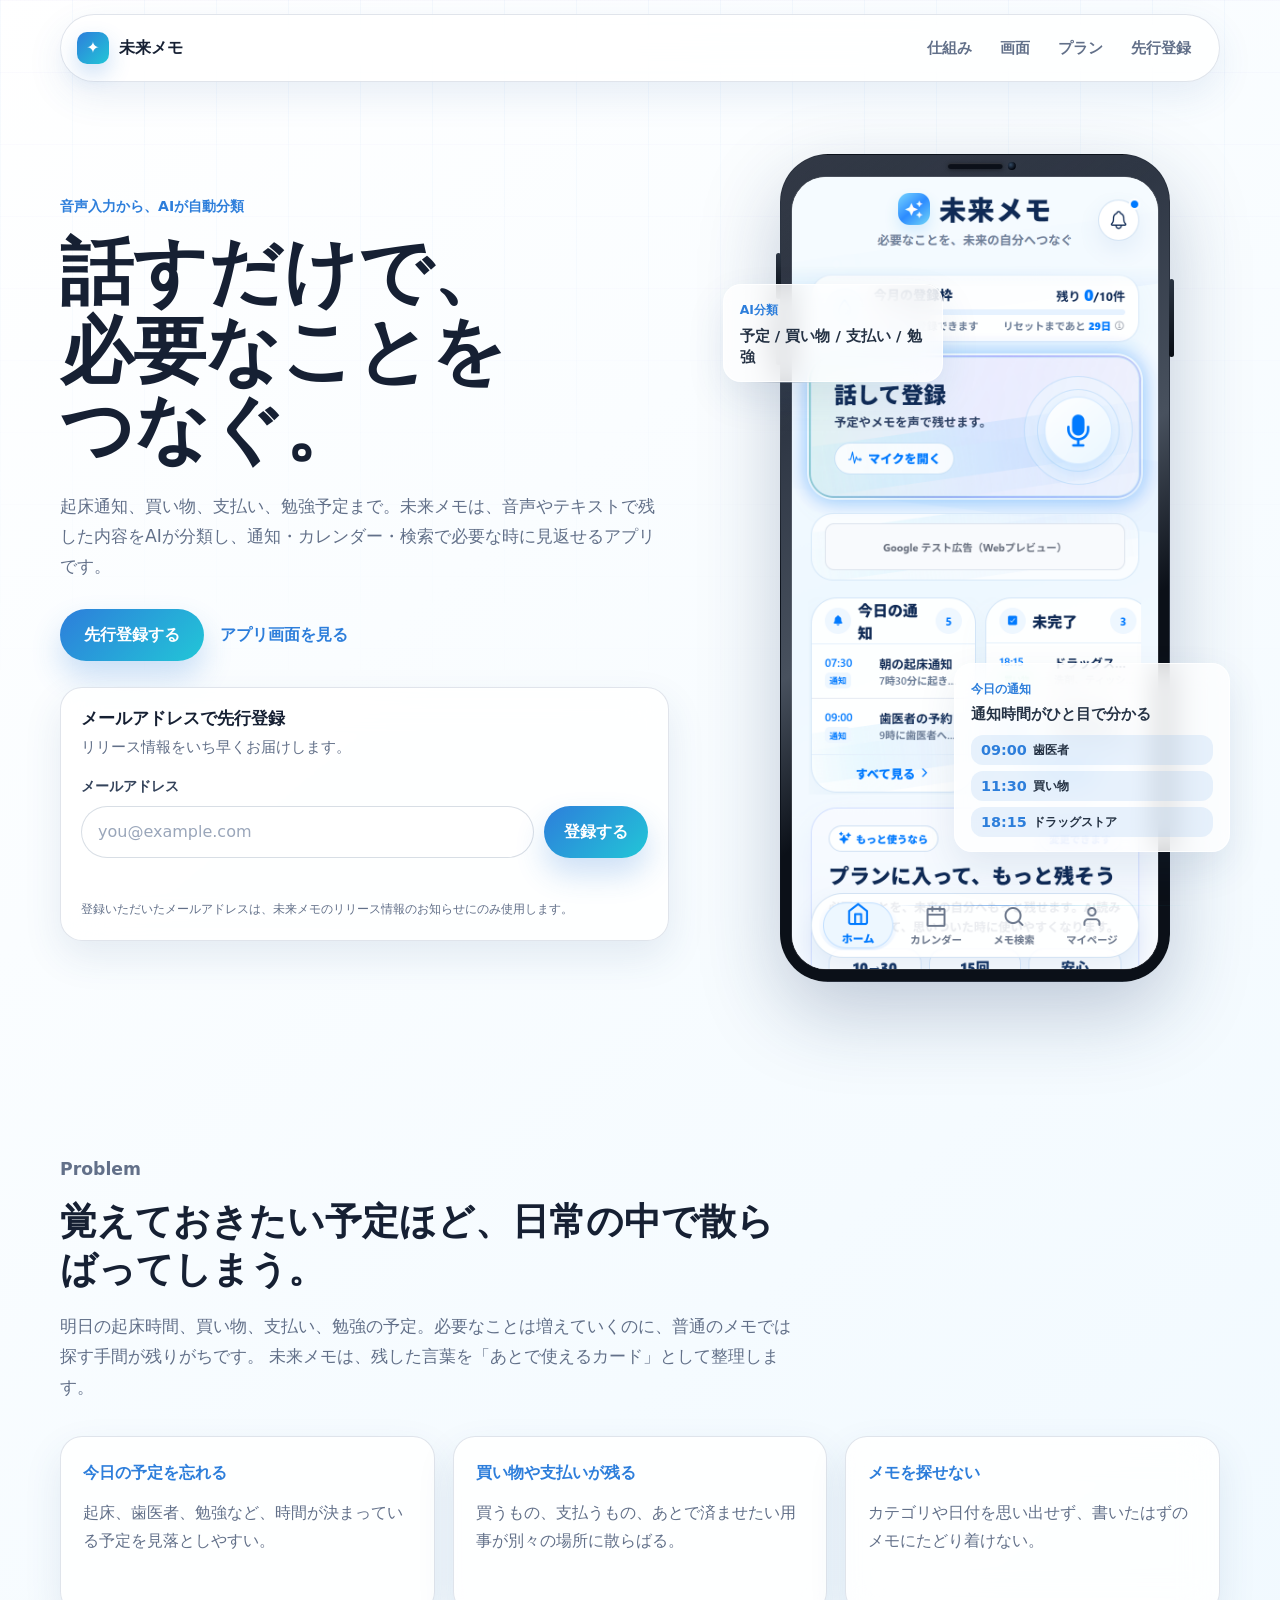
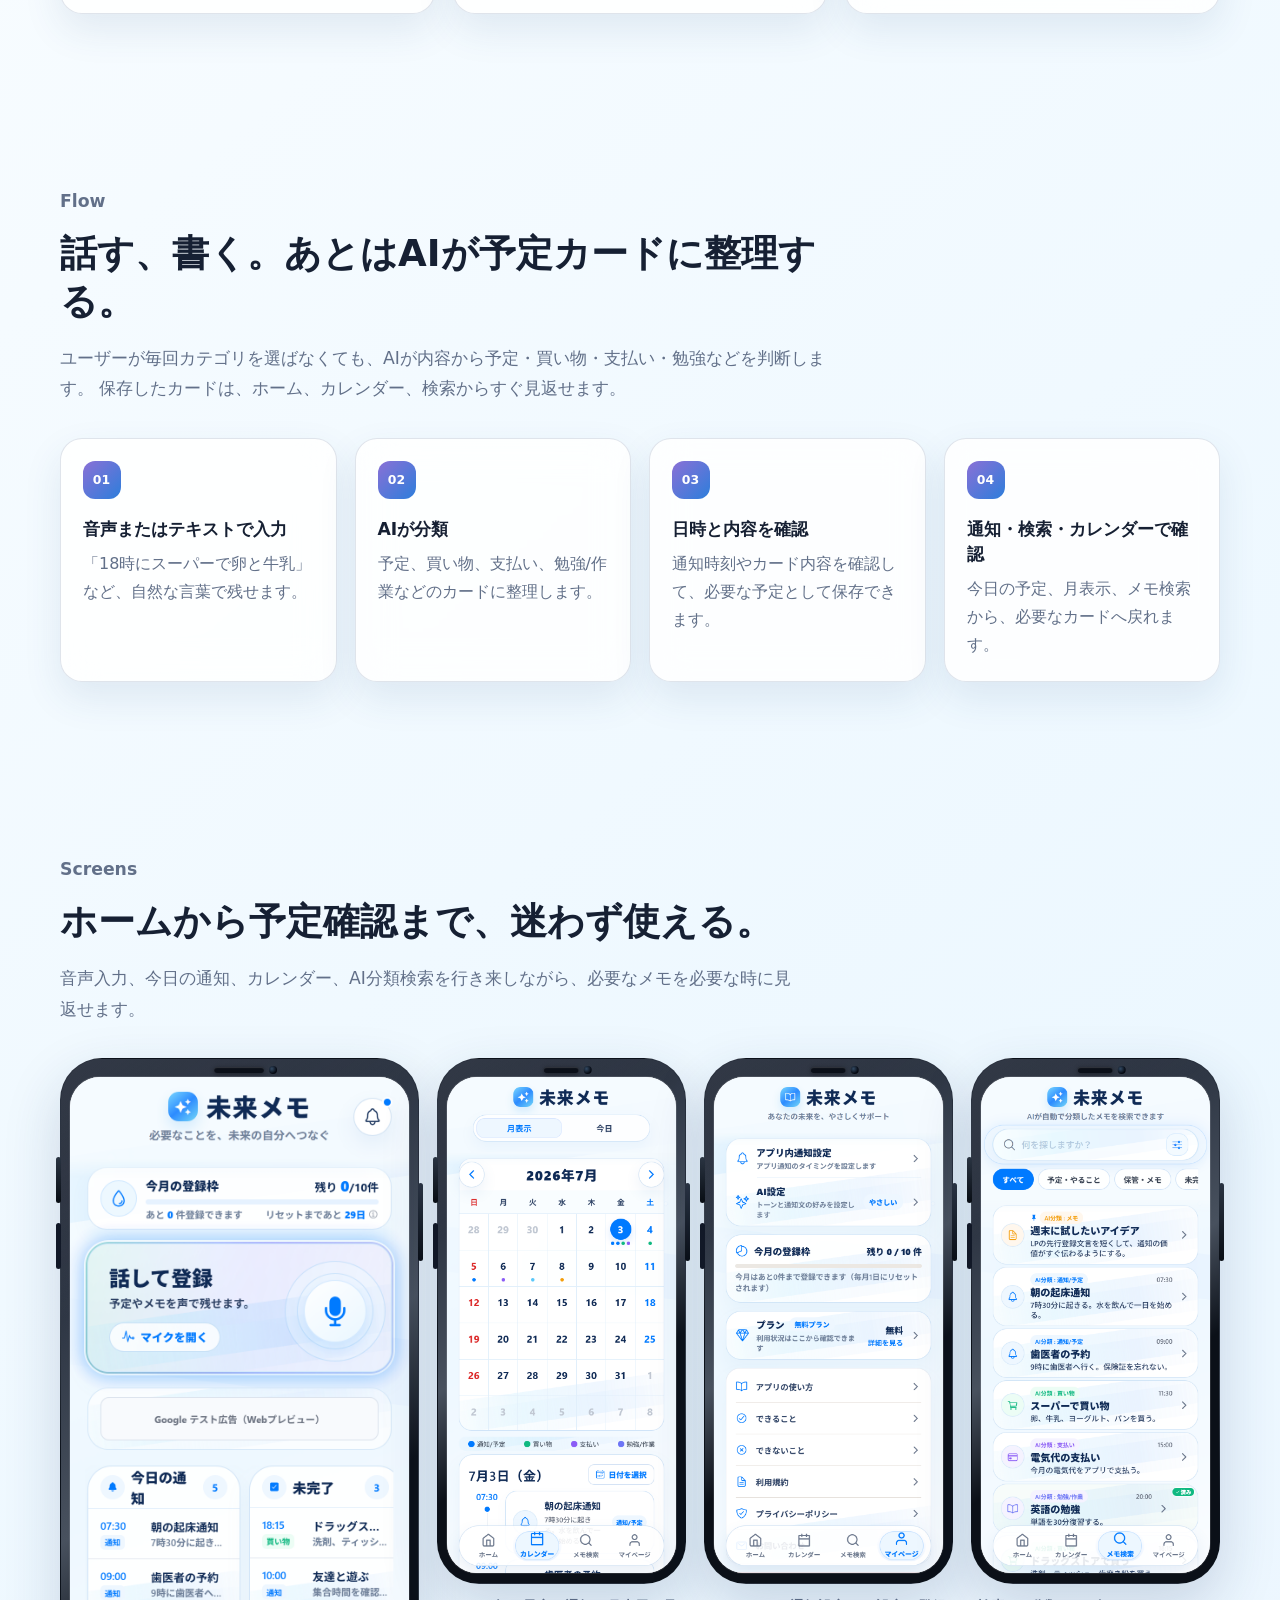
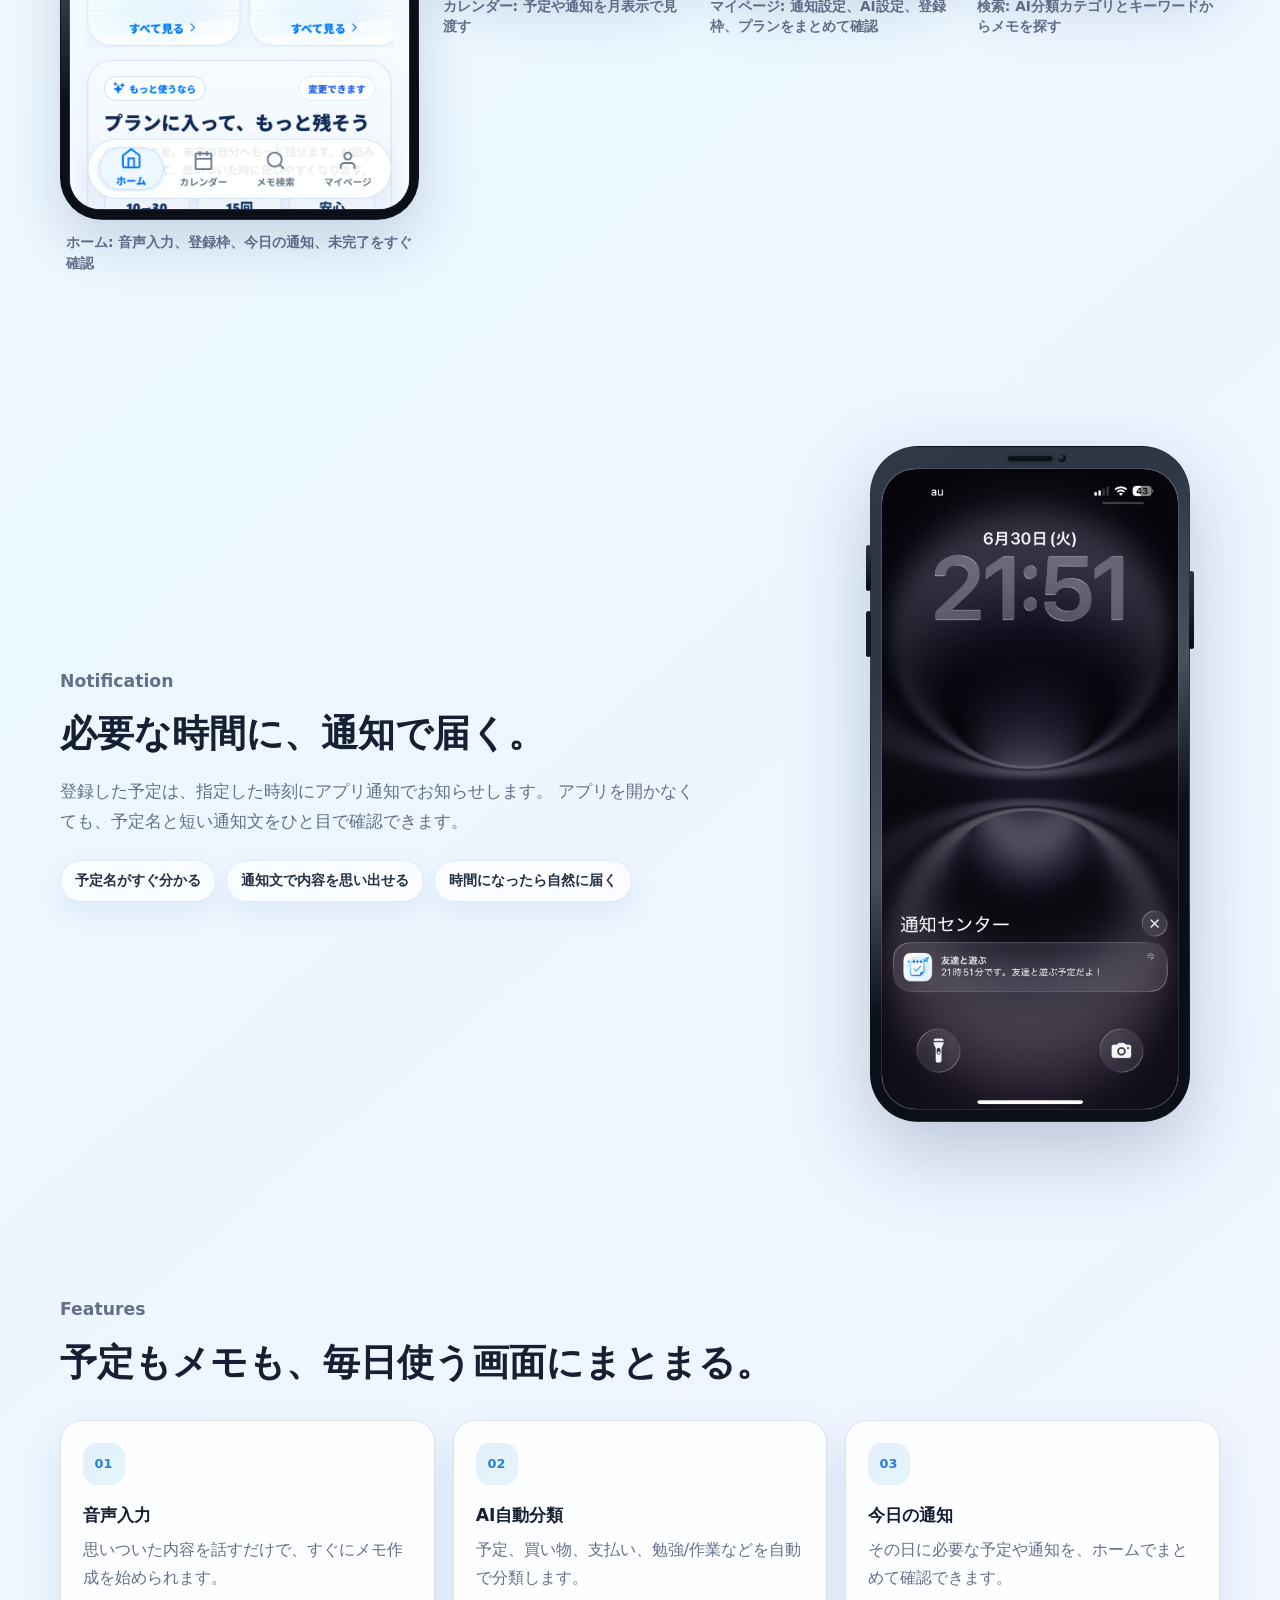
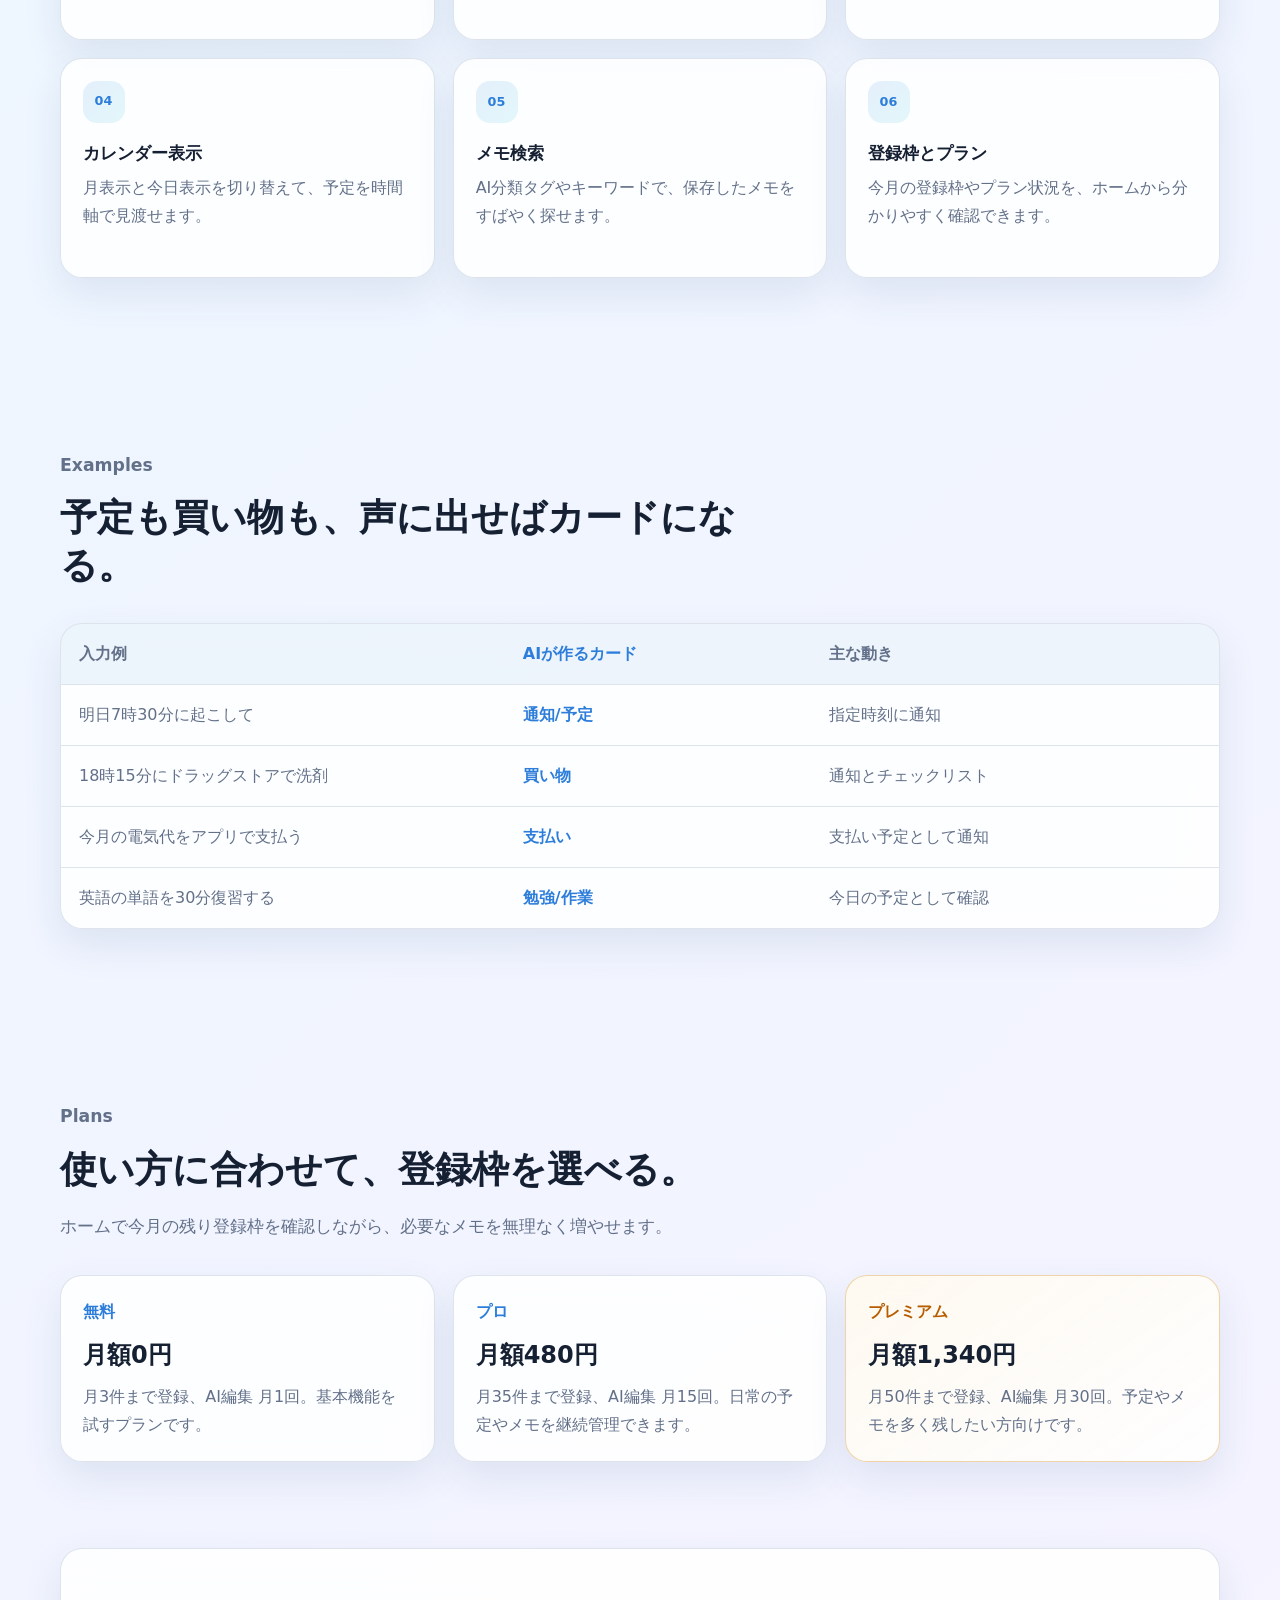
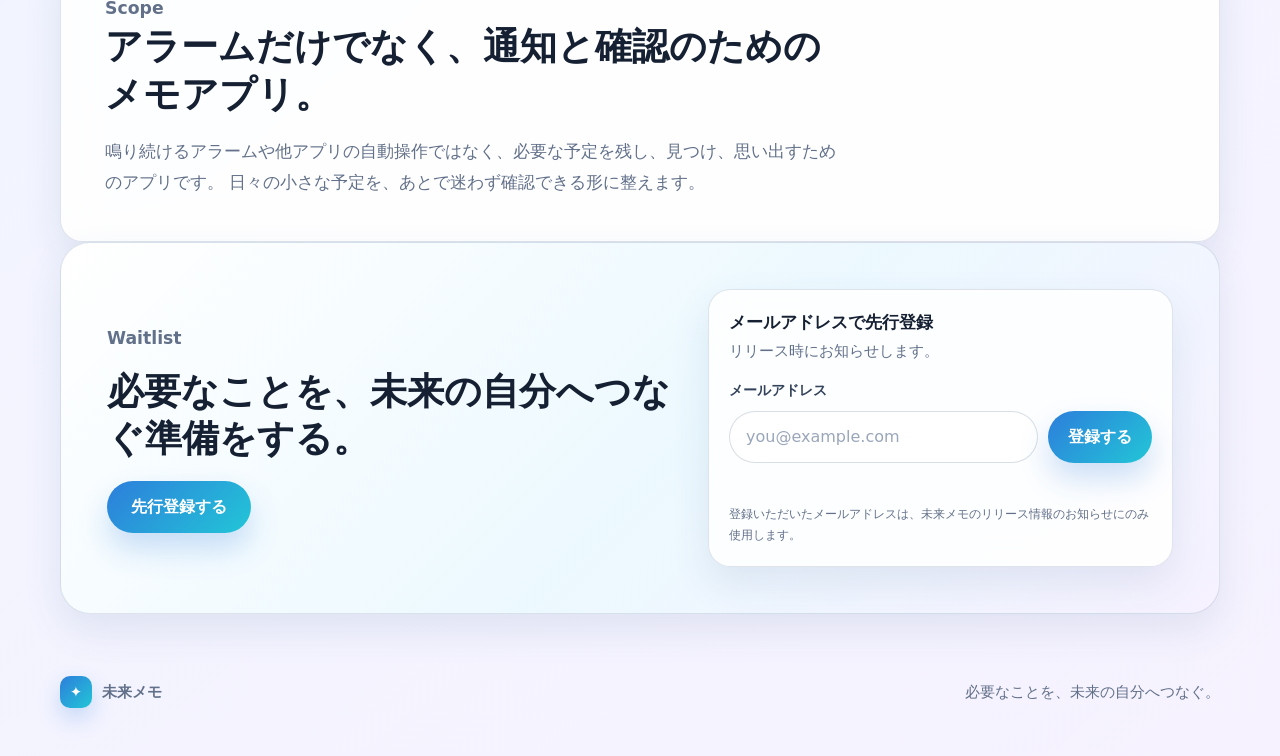
==== commit b9d4a9a7: "Enhance LP motion with populated app screenshots" ====
--- a/index.html
+++ b/index.html
@@ -48,7 +48,7 @@
       <section class="hero section-band" aria-labelledby="hero-title">
         <div class="hero-copy">
           <p class="eyebrow">音声入力から、AIが自動分類</p>
-          <h1 id="hero-title">
+          <h1 id="hero-title" class="motion-title">
             <span>話すだけで、</span>
             <span>必要なことを</span>
             <span>つなぐ。</span>
--- a/styles.css
+++ b/styles.css
@@ -178,6 +178,20 @@
   display: block;
 }
 
+.motion-title span {
+  opacity: 0;
+  transform: translateY(18px);
+  animation: titleRise 780ms cubic-bezier(0.2, 0.8, 0.2, 1) forwards;
+}
+
+.motion-title span:nth-child(2) {
+  animation-delay: 120ms;
+}
+
+.motion-title span:nth-child(3) {
+  animation-delay: 240ms;
+}
+
 h2 {
   margin-bottom: 18px;
   font-size: 2.32rem;
@@ -214,6 +228,8 @@
 
 .primary-button,
 .waitlist-form button {
+  position: relative;
+  overflow: hidden;
   min-height: 52px;
   border: 0;
   border-radius: 999px;
@@ -224,8 +240,20 @@
   transition: transform 180ms ease, box-shadow 180ms ease, opacity 180ms ease;
 }
 
+.primary-button::after,
+.waitlist-form button::after {
+  position: absolute;
+  inset: -40% -70%;
+  pointer-events: none;
+  background: linear-gradient(110deg, transparent 38%, rgba(255, 255, 255, 0.56), transparent 62%);
+  content: "";
+  transform: translateX(-70%);
+  animation: buttonShine 4.2s ease-in-out infinite;
+}
+
 .primary-button {
   padding: 0 24px;
+  animation: ctaBreathe 3.8s ease-in-out infinite;
 }
 
 .primary-button:hover,
@@ -382,14 +410,23 @@
     linear-gradient(145deg, rgba(255, 255, 255, 0.14), transparent 26%),
     linear-gradient(145deg, #111827, #48515e 48%, #0b1018 64%);
   box-shadow: 0 30px 80px rgba(28, 56, 98, 0.25);
+  transform-style: preserve-3d;
 }
 
 .phone-frame {
   width: min(390px, 88vw);
+  transition: transform 180ms ease, box-shadow 180ms ease;
 }
 
 .hero-phone {
   animation: deviceFloat 7.5s ease-in-out infinite;
+}
+
+.phone-frame.is-pointer-active,
+.iphone-shell.is-pointer-active {
+  animation: none;
+  transform: perspective(980px) rotateX(var(--tilt-x, 0deg)) rotateY(var(--tilt-y, 0deg)) translateY(-10px) scale(1.012);
+  box-shadow: 0 38px 90px rgba(28, 56, 98, 0.3);
 }
 
 .phone-frame::before,
@@ -668,11 +705,16 @@
   box-shadow: 0 28px 70px rgba(28, 56, 98, 0.24);
 }
 
+.app-shot:hover .iphone-shell.is-pointer-active {
+  transform: perspective(980px) rotateX(var(--tilt-x, 0deg)) rotateY(var(--tilt-y, 0deg)) translateY(-10px) scale(1.012);
+}
+
 .iphone-shell {
   width: 100%;
   padding: 18px 9px 10px;
   border-radius: 42px;
   box-shadow: 0 22px 56px rgba(28, 56, 98, 0.18);
+  transition: transform 220ms ease, box-shadow 220ms ease;
 }
 
 .iphone-shell img {
@@ -835,6 +877,17 @@
   margin: 0;
 }
 
+.reveal-on-scroll {
+  opacity: 0;
+  transform: translateY(28px);
+  transition: opacity 700ms ease, transform 700ms ease;
+}
+
+.reveal-on-scroll.is-visible {
+  opacity: 1;
+  transform: translateY(0);
+}
+
 @keyframes futureFlow {
   from {
     background-position: 0 0, 0 0;
@@ -842,6 +895,37 @@
 
   to {
     background-position: 180px 0, 0 0;
+  }
+}
+
+@keyframes titleRise {
+  to {
+    opacity: 1;
+    transform: translateY(0);
+  }
+}
+
+@keyframes ctaBreathe {
+  0%,
+  100% {
+    box-shadow: 0 16px 30px rgba(45, 126, 219, 0.24);
+  }
+
+  50% {
+    box-shadow: 0 22px 44px rgba(34, 198, 215, 0.34);
+    transform: translateY(-1px);
+  }
+}
+
+@keyframes buttonShine {
+  0%,
+  52% {
+    transform: translateX(-70%);
+  }
+
+  78%,
+  100% {
+    transform: translateX(70%);
   }
 }
 
@@ -1186,6 +1270,10 @@
     animation: none;
   }
 
+  .primary-button {
+    animation: none;
+  }
+
   .success-dialog {
     padding: 18px;
   }
--- a/styles.css
+++ b/styles.css
@@ -178,6 +178,20 @@
   display: block;
 }
 
+.motion-title span {
+  opacity: 0;
+  transform: translateY(18px);
+  animation: titleRise 780ms cubic-bezier(0.2, 0.8, 0.2, 1) forwards;
+}
+
+.motion-title span:nth-child(2) {
+  animation-delay: 120ms;
+}
+
+.motion-title span:nth-child(3) {
+  animation-delay: 240ms;
+}
+
 h2 {
   margin-bottom: 18px;
   font-size: 2.32rem;
@@ -214,6 +228,8 @@
 
 .primary-button,
 .waitlist-form button {
+  position: relative;
+  overflow: hidden;
   min-height: 52px;
   border: 0;
   border-radius: 999px;
@@ -224,8 +240,20 @@
   transition: transform 180ms ease, box-shadow 180ms ease, opacity 180ms ease;
 }
 
+.primary-button::after,
+.waitlist-form button::after {
+  position: absolute;
+  inset: -40% -70%;
+  pointer-events: none;
+  background: linear-gradient(110deg, transparent 38%, rgba(255, 255, 255, 0.56), transparent 62%);
+  content: "";
+  transform: translateX(-70%);
+  animation: buttonShine 4.2s ease-in-out infinite;
+}
+
 .primary-button {
   padding: 0 24px;
+  animation: ctaBreathe 3.8s ease-in-out infinite;
 }
 
 .primary-button:hover,
@@ -382,14 +410,23 @@
     linear-gradient(145deg, rgba(255, 255, 255, 0.14), transparent 26%),
     linear-gradient(145deg, #111827, #48515e 48%, #0b1018 64%);
   box-shadow: 0 30px 80px rgba(28, 56, 98, 0.25);
+  transform-style: preserve-3d;
 }
 
 .phone-frame {
   width: min(390px, 88vw);
+  transition: transform 180ms ease, box-shadow 180ms ease;
 }
 
 .hero-phone {
   animation: deviceFloat 7.5s ease-in-out infinite;
+}
+
+.phone-frame.is-pointer-active,
+.iphone-shell.is-pointer-active {
+  animation: none;
+  transform: perspective(980px) rotateX(var(--tilt-x, 0deg)) rotateY(var(--tilt-y, 0deg)) translateY(-10px) scale(1.012);
+  box-shadow: 0 38px 90px rgba(28, 56, 98, 0.3);
 }
 
 .phone-frame::before,
@@ -668,11 +705,16 @@
   box-shadow: 0 28px 70px rgba(28, 56, 98, 0.24);
 }
 
+.app-shot:hover .iphone-shell.is-pointer-active {
+  transform: perspective(980px) rotateX(var(--tilt-x, 0deg)) rotateY(var(--tilt-y, 0deg)) translateY(-10px) scale(1.012);
+}
+
 .iphone-shell {
   width: 100%;
   padding: 18px 9px 10px;
   border-radius: 42px;
   box-shadow: 0 22px 56px rgba(28, 56, 98, 0.18);
+  transition: transform 220ms ease, box-shadow 220ms ease;
 }
 
 .iphone-shell img {
@@ -835,6 +877,17 @@
   margin: 0;
 }
 
+.reveal-on-scroll {
+  opacity: 0;
+  transform: translateY(28px);
+  transition: opacity 700ms ease, transform 700ms ease;
+}
+
+.reveal-on-scroll.is-visible {
+  opacity: 1;
+  transform: translateY(0);
+}
+
 @keyframes futureFlow {
   from {
     background-position: 0 0, 0 0;
@@ -842,6 +895,37 @@
 
   to {
     background-position: 180px 0, 0 0;
+  }
+}
+
+@keyframes titleRise {
+  to {
+    opacity: 1;
+    transform: translateY(0);
+  }
+}
+
+@keyframes ctaBreathe {
+  0%,
+  100% {
+    box-shadow: 0 16px 30px rgba(45, 126, 219, 0.24);
+  }
+
+  50% {
+    box-shadow: 0 22px 44px rgba(34, 198, 215, 0.34);
+    transform: translateY(-1px);
+  }
+}
+
+@keyframes buttonShine {
+  0%,
+  52% {
+    transform: translateX(-70%);
+  }
+
+  78%,
+  100% {
+    transform: translateX(70%);
   }
 }
 
@@ -1186,6 +1270,10 @@
     animation: none;
   }
 
+  .primary-button {
+    animation: none;
+  }
+
   .success-dialog {
     padding: 18px;
   }
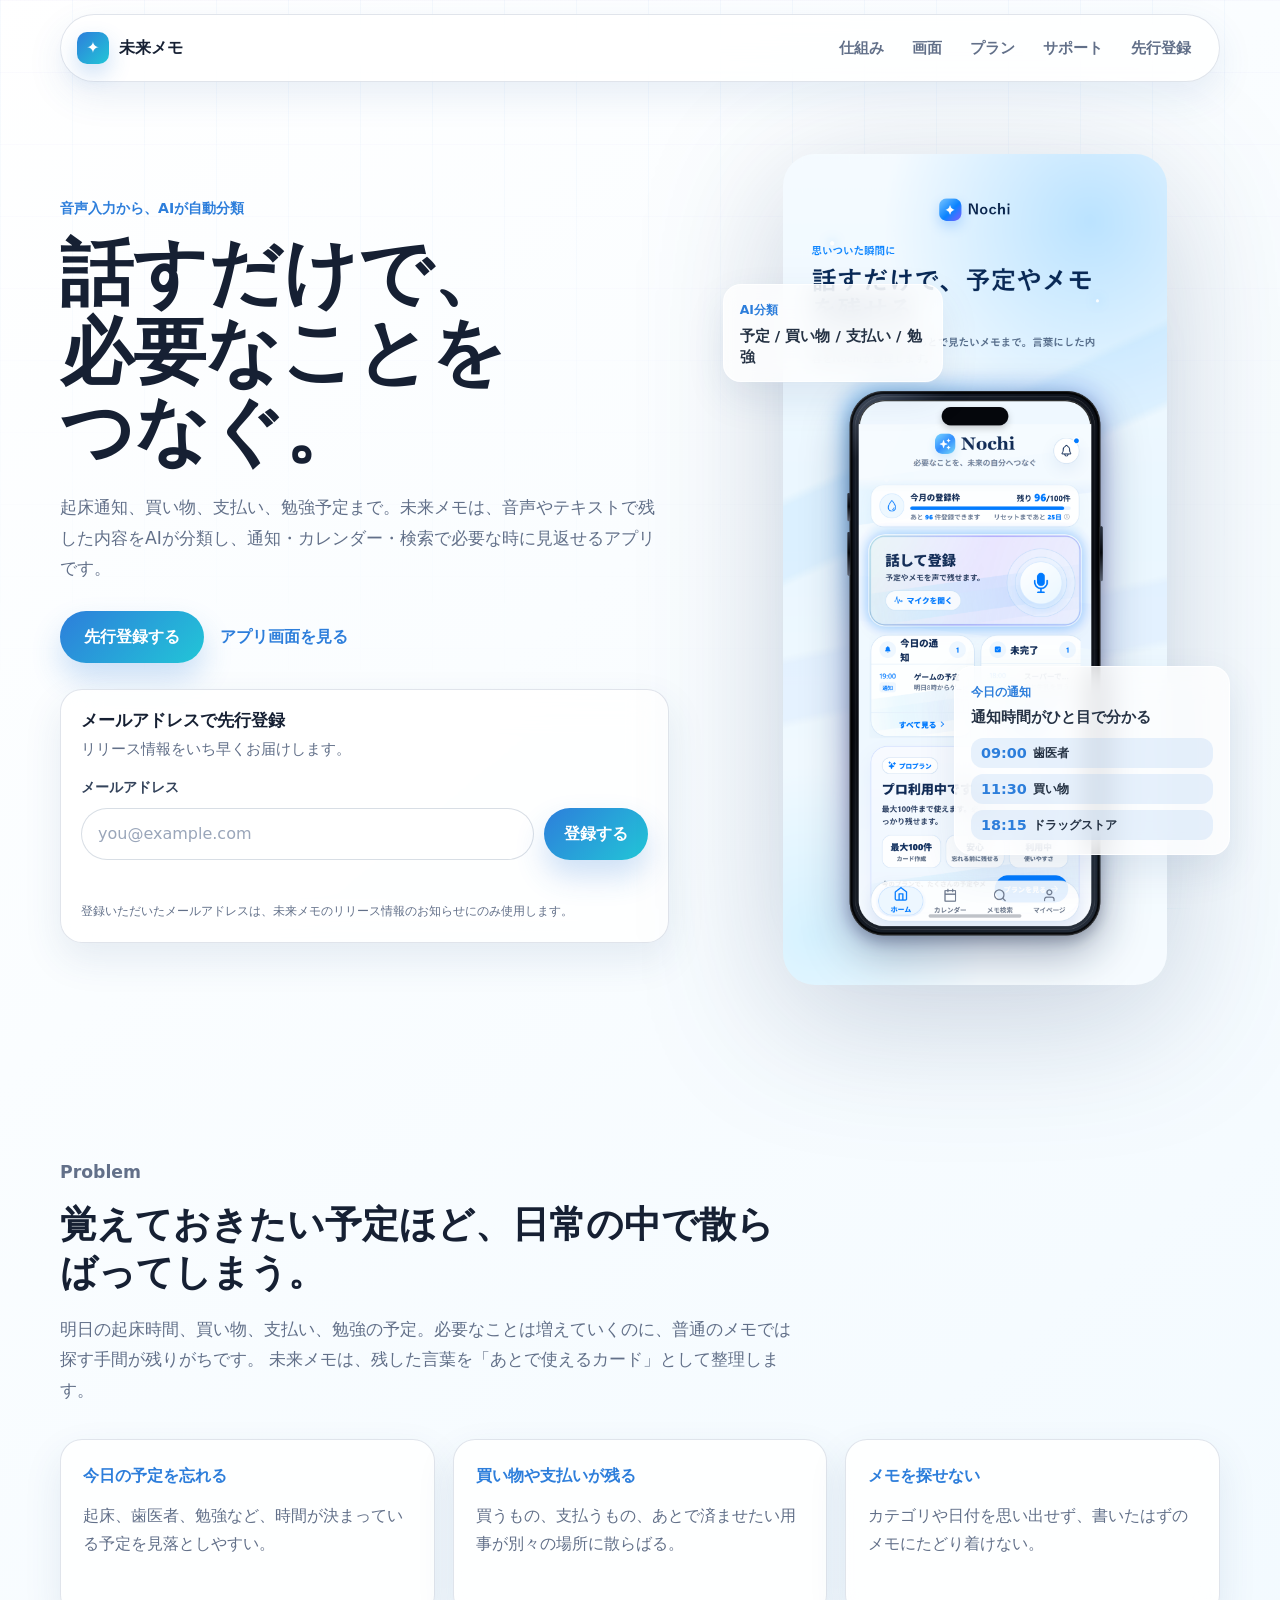
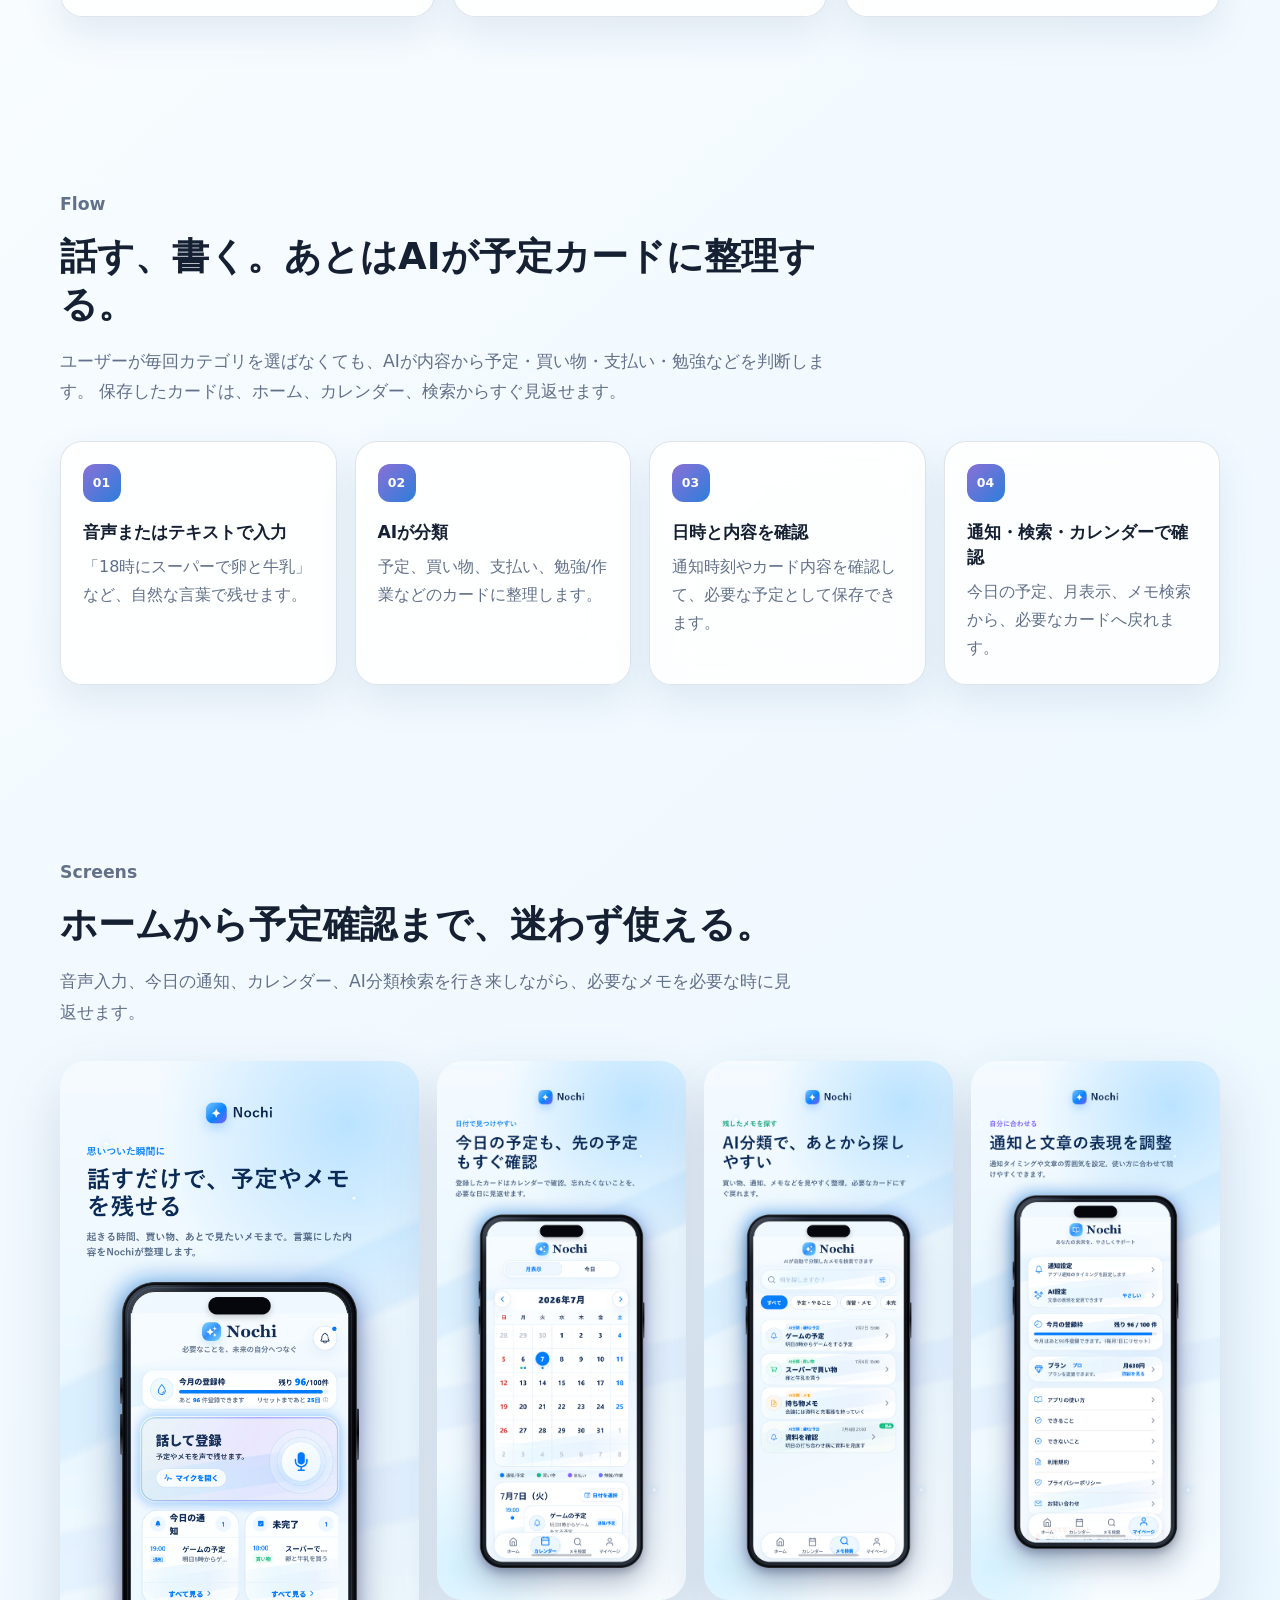
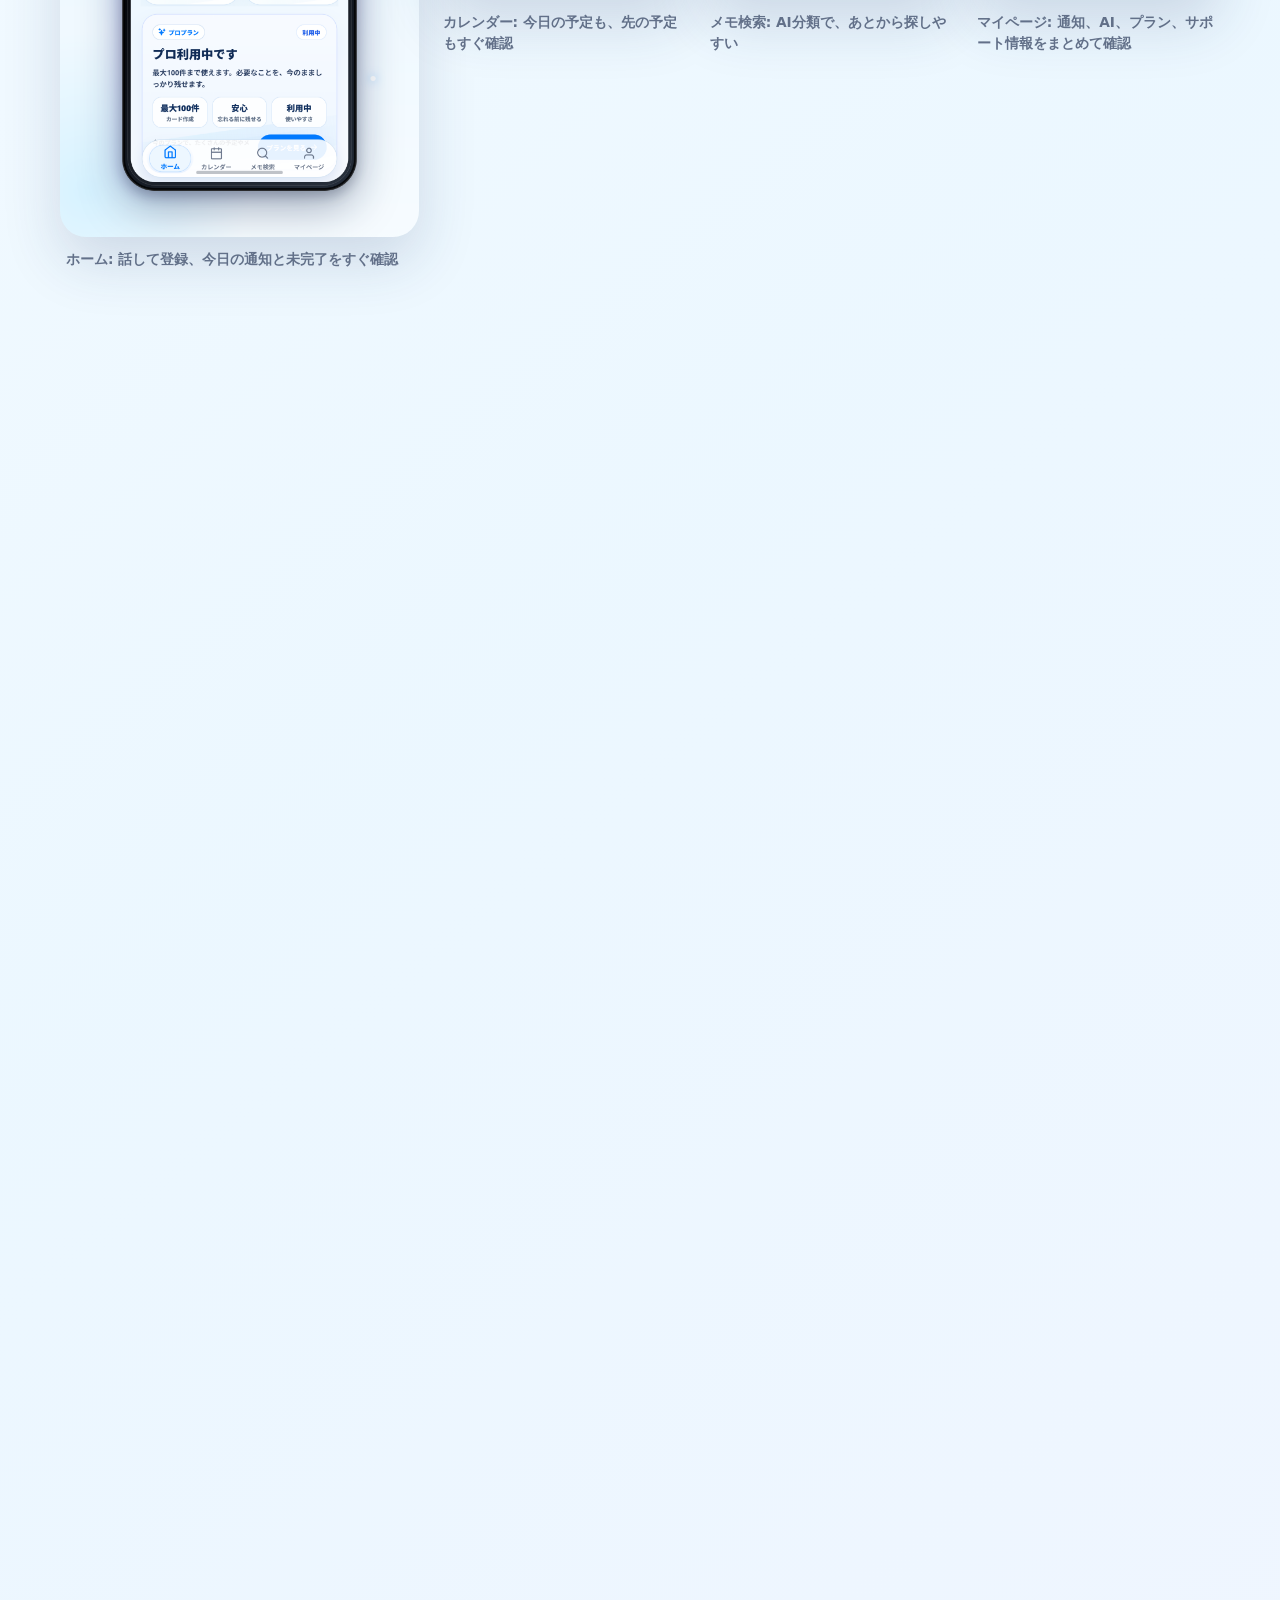
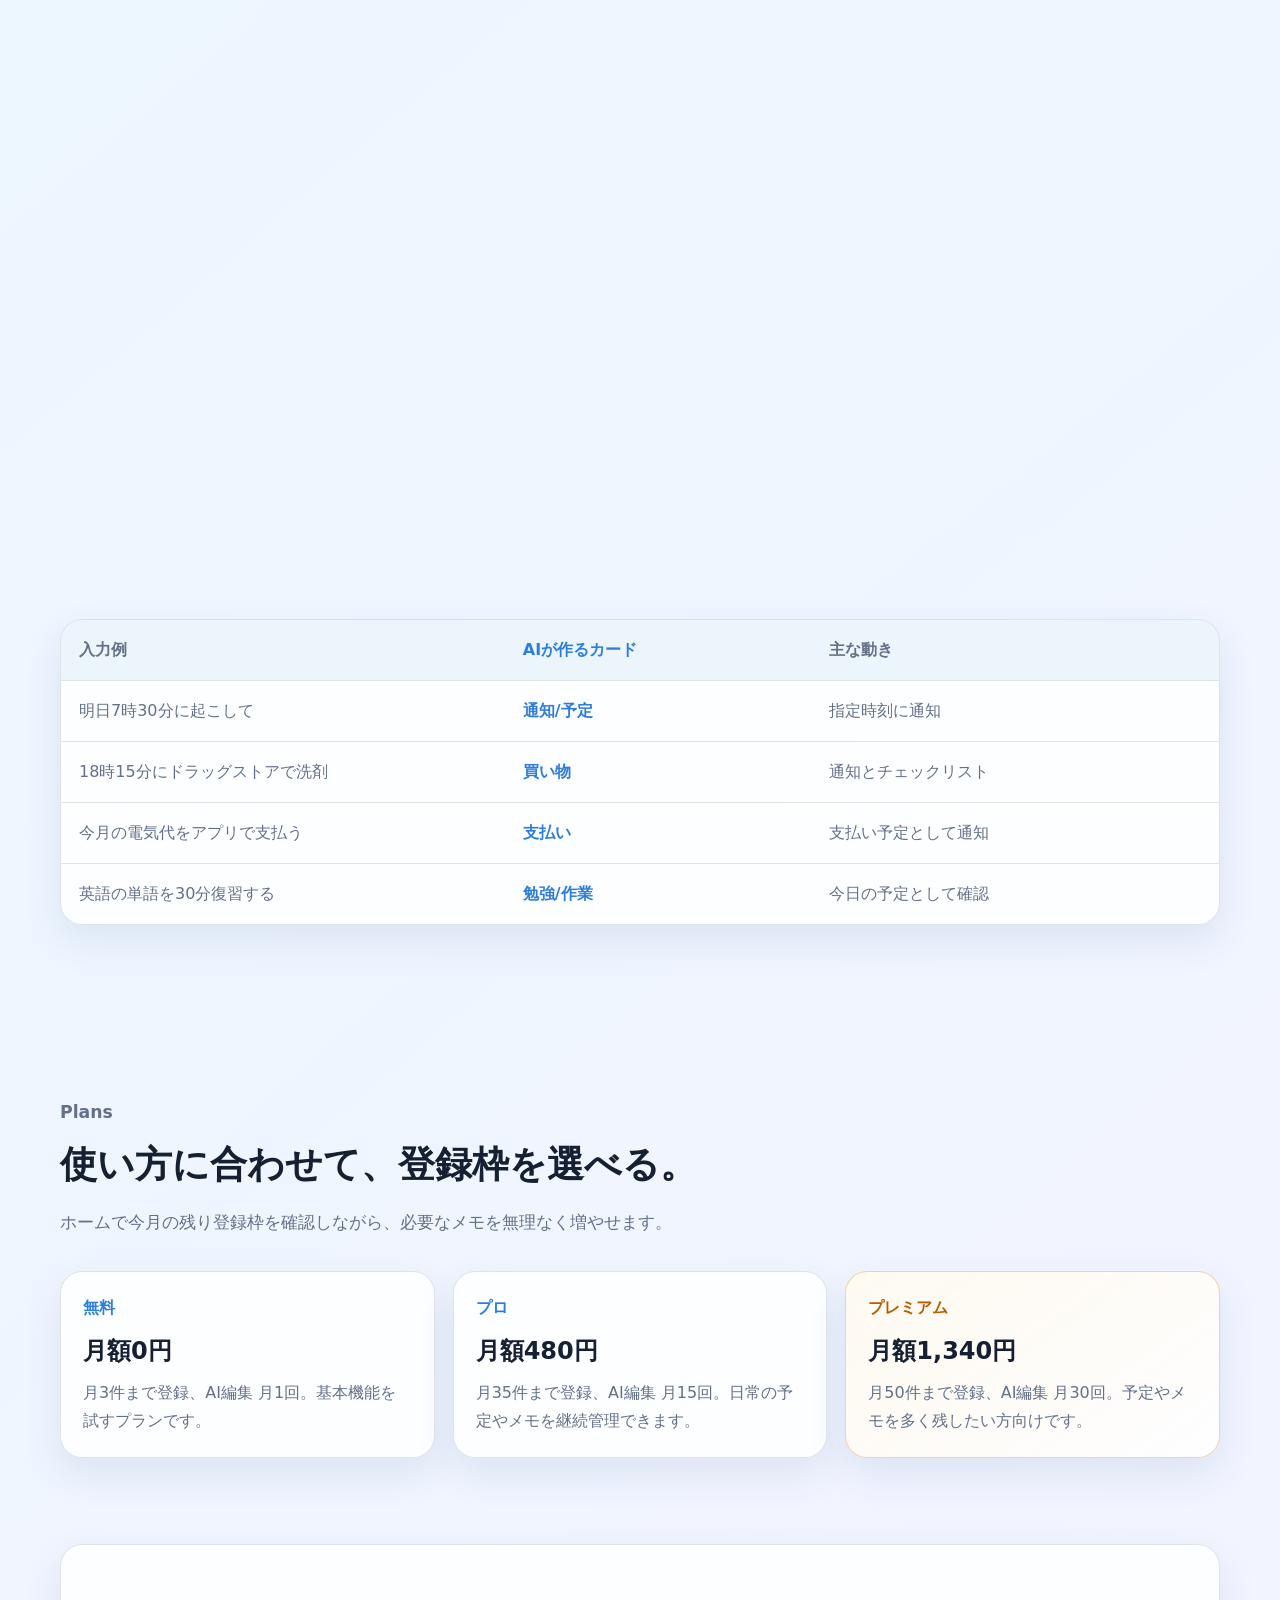
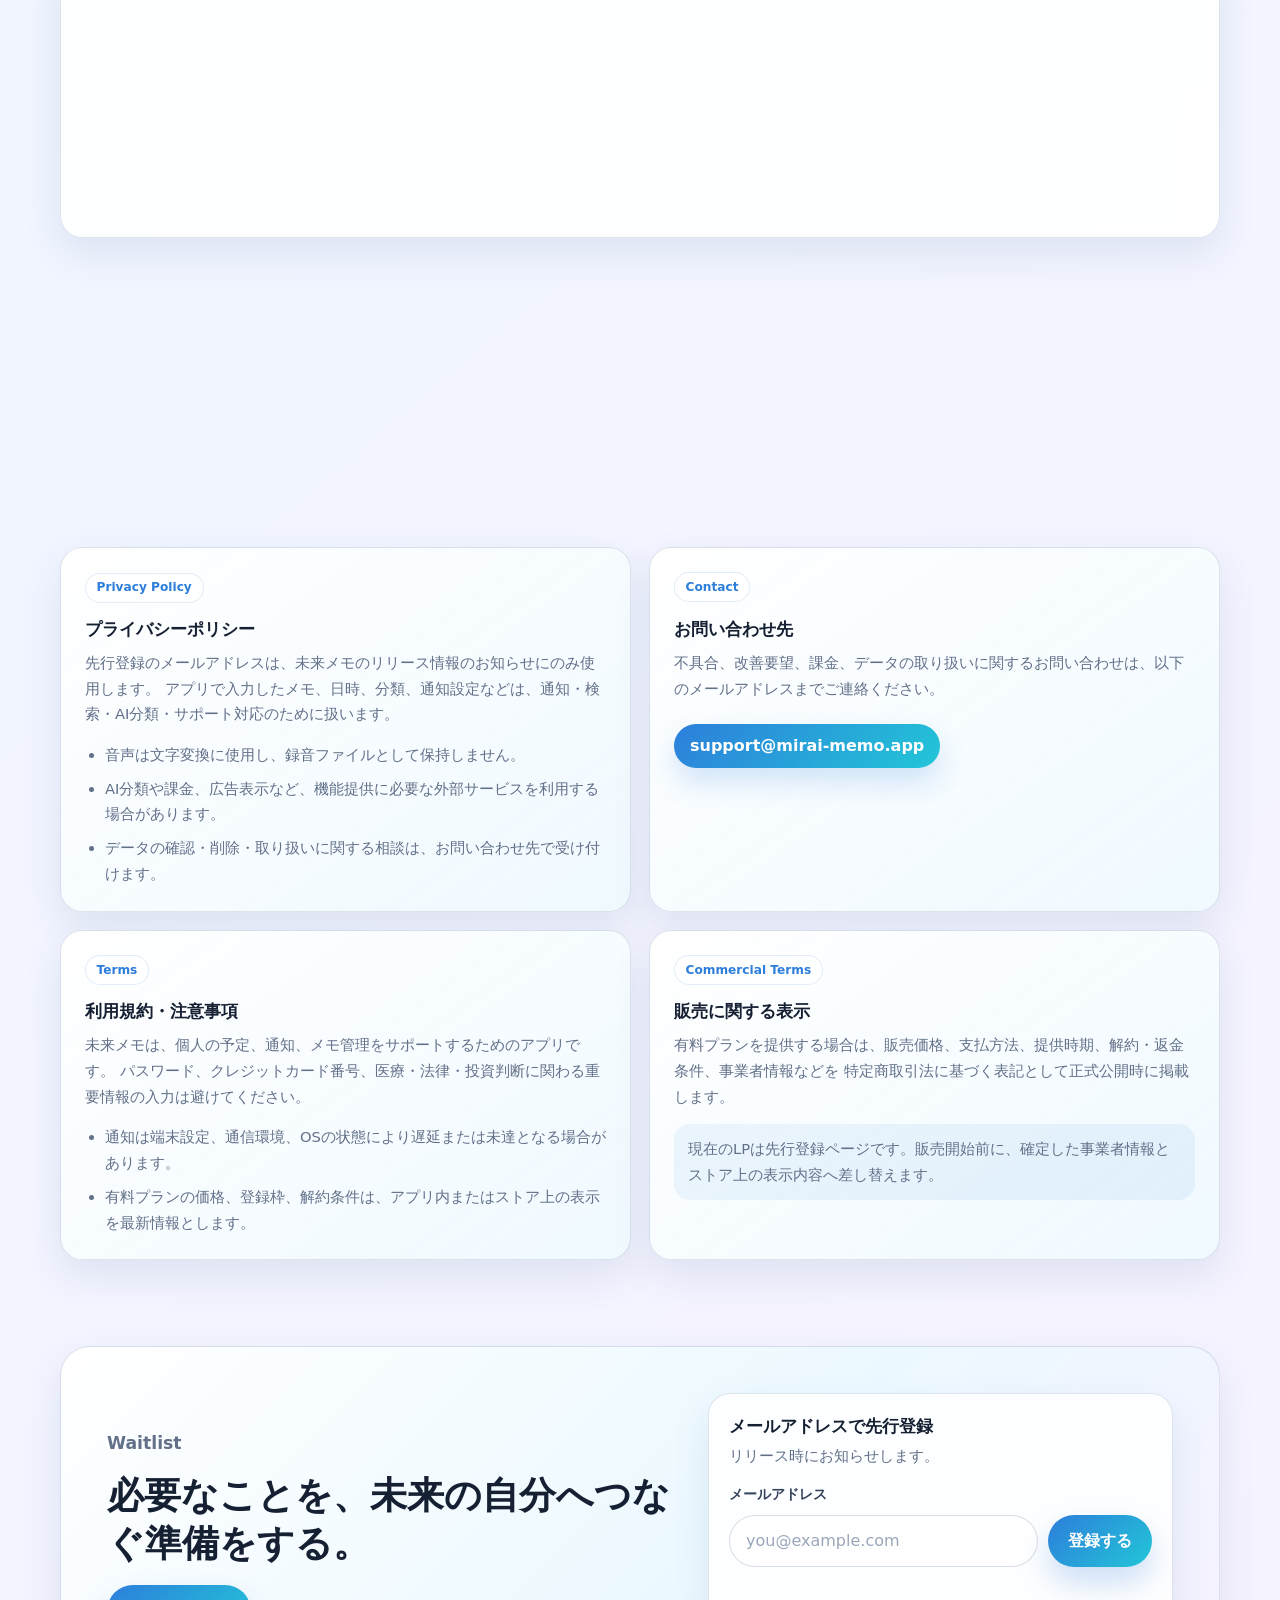
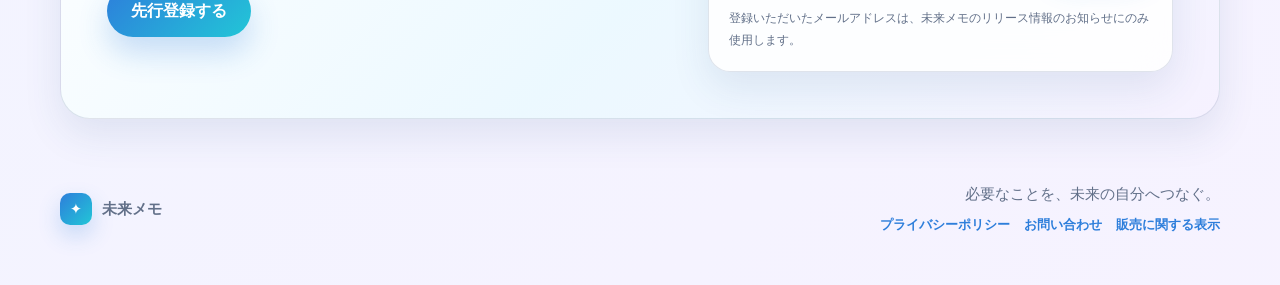
==== commit 0a1c23c6: "Add legal info and App Store screenshots" ====
--- a/index.html
+++ b/index.html
@@ -17,14 +17,14 @@
       content="音声やテキストで残した予定・買い物・支払い・勉強メモをAIが分類し、通知・カレンダー・検索で必要な時に見返せる生活メモアプリです。"
     />
     <meta property="og:url" content="https://haru861017.github.io/mirai-memo-landing-page/" />
-    <meta property="og:image" content="https://haru861017.github.io/mirai-memo-landing-page/assets/ui-home-current.png" />
+    <meta property="og:image" content="https://haru861017.github.io/mirai-memo-landing-page/assets/app-store-01.png" />
     <meta name="twitter:card" content="summary_large_image" />
     <meta name="twitter:title" content="未来メモ | 話すだけで、必要なことを未来へつなぐ。" />
     <meta
       name="twitter:description"
       content="予定・買い物・支払い・勉強メモをAIが分類し、通知・カレンダー・検索で必要な時に見返せる生活メモアプリです。"
     />
-    <meta name="twitter:image" content="https://haru861017.github.io/mirai-memo-landing-page/assets/ui-home-current.png" />
+    <meta name="twitter:image" content="https://haru861017.github.io/mirai-memo-landing-page/assets/app-store-01.png" />
     <title>未来メモ | 話すだけで、必要なことを未来へつなぐ。</title>
     <link rel="icon" type="image/png" href="./assets/favicon.png" />
     <link rel="preload" href="./styles.css" as="style" />
@@ -40,6 +40,7 @@
         <a href="#how">仕組み</a>
         <a href="#screens">画面</a>
         <a href="#plans">プラン</a>
+        <a href="#legal">サポート</a>
         <a href="#waitlist-final">先行登録</a>
       </nav>
     </header>
@@ -97,9 +98,8 @@
             <span>AI分類</span>
             <strong>予定 / 買い物 / 支払い / 勉強</strong>
           </div>
-          <figure class="phone-frame hero-phone">
-            <span class="device-sensor" aria-hidden="true"></span>
-            <img src="./assets/ui-home-current.png" alt="未来メモのホーム画面" />
+          <figure class="store-poster hero-poster">
+            <img src="./assets/app-store-01.png" alt="話すだけで予定やメモを残せることを伝えるスマートフォン画面" />
           </figure>
           <div class="floating-card card-line" aria-hidden="true">
             <span>今日の通知</span>
@@ -183,33 +183,21 @@
         </div>
 
         <div class="screen-gallery">
-          <figure class="app-shot large-shot">
-            <div class="iphone-shell">
-              <span class="device-sensor" aria-hidden="true"></span>
-              <img src="./assets/ui-home-current.png" alt="未来メモのホーム画面。音声入力、今月の登録枠、今日の通知、未完了、プラン案内が表示されている。" />
-            </div>
-            <figcaption>ホーム: 音声入力、登録枠、今日の通知、未完了をすぐ確認</figcaption>
+          <figure class="app-shot store-shot large-shot">
+            <img class="store-shot-image" src="./assets/app-store-01.png" alt="ホーム画面。音声入力、今月の登録枠、今日の通知、未完了を確認できるスマートフォン画面。" />
+            <figcaption>ホーム: 話して登録、今日の通知と未完了をすぐ確認</figcaption>
           </figure>
-          <figure class="app-shot">
-            <div class="iphone-shell">
-              <span class="device-sensor" aria-hidden="true"></span>
-              <img src="./assets/ui-calendar-month.png" alt="未来メモのカレンダー月表示。2026年7月の予定とカテゴリ色が表示されている。" />
-            </div>
-            <figcaption>カレンダー: 予定や通知を月表示で見渡す</figcaption>
+          <figure class="app-shot store-shot">
+            <img class="store-shot-image" src="./assets/app-store-02.png" alt="カレンダー画面。今日の予定と先の予定を月表示で確認できるスマートフォン画面。" />
+            <figcaption>カレンダー: 今日の予定も、先の予定もすぐ確認</figcaption>
           </figure>
-          <figure class="app-shot">
-            <div class="iphone-shell">
-              <span class="device-sensor" aria-hidden="true"></span>
-              <img src="./assets/ui-mypage.png" alt="未来メモのマイページ画面。通知設定、AI設定、登録枠、プラン、使い方メニューが表示されている。" />
-            </div>
-            <figcaption>マイページ: 通知設定、AI設定、登録枠、プランをまとめて確認</figcaption>
+          <figure class="app-shot store-shot">
+            <img class="store-shot-image" src="./assets/app-store-03.png" alt="メモ検索画面。AI分類で残したメモをあとから探しやすいスマートフォン画面。" />
+            <figcaption>メモ検索: AI分類で、あとから探しやすい</figcaption>
           </figure>
-          <figure class="app-shot">
-            <div class="iphone-shell">
-              <span class="device-sensor" aria-hidden="true"></span>
-              <img src="./assets/ui-search.png" alt="未来メモのメモ検索画面。検索欄、AI分類カテゴリ、空状態メッセージが表示されている。" />
-            </div>
-            <figcaption>検索: AI分類カテゴリとキーワードからメモを探す</figcaption>
+          <figure class="app-shot store-shot">
+            <img class="store-shot-image" src="./assets/app-store-04.png" alt="マイページ画面。通知設定、AI設定、プラン、利用規約、プライバシーポリシー、お問い合わせを確認できるスマートフォン画面。" />
+            <figcaption>マイページ: 通知、AI、プラン、サポート情報をまとめて確認</figcaption>
           </figure>
         </div>
       </section>
@@ -344,6 +332,67 @@
             鳴り続けるアラームや他アプリの自動操作ではなく、必要な予定を残し、見つけ、思い出すためのアプリです。
             日々の小さな予定を、あとで迷わず確認できる形に整えます。
           </p>
+        </div>
+      </section>
+
+      <section class="legal section-band" id="legal" aria-labelledby="legal-title">
+        <div class="section-copy narrow legal-overview">
+          <p class="eyebrow">Privacy & Support</p>
+          <h2 id="legal-title">安心して使うための情報も、すぐ確認できます。</h2>
+          <p>
+            先行登録、アプリ内のメモ、通知、AI分類、有料プランに関する基本情報をまとめています。
+            正式リリース時は、ストア審査と法令に合わせて内容を更新します。
+          </p>
+        </div>
+
+        <div class="legal-grid">
+          <article class="legal-card" id="privacy-policy">
+            <span class="legal-label">Privacy Policy</span>
+            <h3>プライバシーポリシー</h3>
+            <p>
+              先行登録のメールアドレスは、未来メモのリリース情報のお知らせにのみ使用します。
+              アプリで入力したメモ、日時、分類、通知設定などは、通知・検索・AI分類・サポート対応のために扱います。
+            </p>
+            <ul>
+              <li>音声は文字変換に使用し、録音ファイルとして保持しません。</li>
+              <li>AI分類や課金、広告表示など、機能提供に必要な外部サービスを利用する場合があります。</li>
+              <li>データの確認・削除・取り扱いに関する相談は、お問い合わせ先で受け付けます。</li>
+            </ul>
+          </article>
+
+          <article class="legal-card" id="contact">
+            <span class="legal-label">Contact</span>
+            <h3>お問い合わせ先</h3>
+            <p>
+              不具合、改善要望、課金、データの取り扱いに関するお問い合わせは、以下のメールアドレスまでご連絡ください。
+            </p>
+            <a class="legal-mail" href="mailto:support@mirai-memo.app">support@mirai-memo.app</a>
+          </article>
+
+          <article class="legal-card" id="terms">
+            <span class="legal-label">Terms</span>
+            <h3>利用規約・注意事項</h3>
+            <p>
+              未来メモは、個人の予定、通知、メモ管理をサポートするためのアプリです。
+              パスワード、クレジットカード番号、医療・法律・投資判断に関わる重要情報の入力は避けてください。
+            </p>
+            <ul>
+              <li>通知は端末設定、通信環境、OSの状態により遅延または未達となる場合があります。</li>
+              <li>有料プランの価格、登録枠、解約条件は、アプリ内またはストア上の表示を最新情報とします。</li>
+            </ul>
+          </article>
+
+          <article class="legal-card" id="commerce">
+            <span class="legal-label">Commercial Terms</span>
+            <h3>販売に関する表示</h3>
+            <p>
+              有料プランを提供する場合は、販売価格、支払方法、提供時期、解約・返金条件、事業者情報などを
+              特定商取引法に基づく表記として正式公開時に掲載します。
+            </p>
+            <p class="legal-note">
+              現在のLPは先行登録ページです。販売開始前に、確定した事業者情報とストア上の表示内容へ差し替えます。
+            </p>
+          </article>
         </div>
       </section>
 
@@ -388,7 +437,14 @@
         <span class="brand-mark" aria-hidden="true">✦</span>
         <span>未来メモ</span>
       </a>
-      <p>必要なことを、未来の自分へつなぐ。</p>
+      <div class="footer-copy">
+        <p>必要なことを、未来の自分へつなぐ。</p>
+        <nav aria-label="フッターリンク">
+          <a href="#privacy-policy">プライバシーポリシー</a>
+          <a href="#contact">お問い合わせ</a>
+          <a href="#commerce">販売に関する表示</a>
+        </nav>
+      </div>
     </footer>
 
     <div
--- a/styles.css
+++ b/styles.css
@@ -26,6 +26,11 @@
   scroll-behavior: smooth;
 }
 
+section[id],
+article[id] {
+  scroll-margin-top: 104px;
+}
+
 body {
   margin: 0;
   color: var(--color-ink);
@@ -418,15 +423,51 @@
   transition: transform 180ms ease, box-shadow 180ms ease;
 }
 
+.store-poster {
+  position: relative;
+  z-index: 1;
+  width: min(384px, 86vw);
+  margin: 0;
+  border-radius: 34px;
+  filter: drop-shadow(0 30px 70px rgba(28, 56, 98, 0.22));
+  transform-style: preserve-3d;
+  transition: transform 220ms ease, filter 220ms ease;
+}
+
+.store-poster::after {
+  position: absolute;
+  inset: 18% 8% 4%;
+  z-index: -1;
+  border-radius: 48px;
+  background: linear-gradient(180deg, rgba(45, 126, 219, 0.18), rgba(34, 198, 215, 0.08));
+  content: "";
+  filter: blur(24px);
+}
+
+.store-poster img {
+  width: 100%;
+  border-radius: 32px;
+  background: #eaf7ff;
+}
+
 .hero-phone {
   animation: deviceFloat 7.5s ease-in-out infinite;
 }
 
+.hero-poster {
+  animation: deviceFloat 7.5s ease-in-out infinite;
+}
+
 .phone-frame.is-pointer-active,
-.iphone-shell.is-pointer-active {
+.iphone-shell.is-pointer-active,
+.store-poster.is-pointer-active {
   animation: none;
   transform: perspective(980px) rotateX(var(--tilt-x, 0deg)) rotateY(var(--tilt-y, 0deg)) translateY(-10px) scale(1.012);
   box-shadow: 0 38px 90px rgba(28, 56, 98, 0.3);
+}
+
+.store-poster.is-pointer-active {
+  filter: drop-shadow(0 38px 82px rgba(28, 56, 98, 0.28));
 }
 
 .phone-frame::before,
@@ -696,6 +737,24 @@
   padding: 0;
 }
 
+.store-shot {
+  position: relative;
+}
+
+.store-shot-image {
+  width: 100%;
+  border-radius: 26px;
+  background: #eaf7ff;
+  box-shadow: 0 24px 58px rgba(28, 56, 98, 0.16);
+  transition: transform 240ms ease, box-shadow 240ms ease, filter 240ms ease;
+}
+
+.store-shot:hover .store-shot-image {
+  transform: translateY(-8px) rotateX(1.5deg);
+  box-shadow: 0 30px 72px rgba(28, 56, 98, 0.24);
+  filter: saturate(1.04);
+}
+
 .app-shot .iphone-shell {
   transition: transform 240ms ease, box-shadow 240ms ease;
 }
@@ -842,6 +901,76 @@
   margin-bottom: 0;
 }
 
+.legal {
+  padding-top: 58px;
+}
+
+.legal-grid {
+  display: grid;
+  grid-template-columns: repeat(2, 1fr);
+  gap: 18px;
+}
+
+.legal-card {
+  min-height: 260px;
+  padding: 24px;
+  border: 1px solid var(--color-line);
+  border-radius: var(--radius-card);
+  background:
+    linear-gradient(145deg, rgba(255, 255, 255, 0.9), rgba(236, 248, 255, 0.82)),
+    var(--color-surface);
+  box-shadow: var(--shadow-card);
+  backdrop-filter: blur(18px);
+}
+
+.legal-label {
+  display: inline-flex;
+  align-items: center;
+  min-height: 30px;
+  margin-bottom: 14px;
+  padding: 0 11px;
+  border: 1px solid rgba(45, 126, 219, 0.14);
+  border-radius: 999px;
+  color: var(--color-blue);
+  font-size: 0.76rem;
+  font-weight: 900;
+  background: rgba(255, 255, 255, 0.74);
+}
+
+.legal-card p,
+.legal-card li,
+.legal-note {
+  color: var(--color-muted);
+  font-size: 0.92rem;
+}
+
+.legal-card ul {
+  display: grid;
+  gap: 8px;
+  margin: 14px 0 0;
+  padding-left: 1.25em;
+}
+
+.legal-mail {
+  display: inline-flex;
+  align-items: center;
+  min-height: 44px;
+  margin-top: 8px;
+  padding: 0 16px;
+  border-radius: 999px;
+  color: #ffffff;
+  font-weight: 900;
+  background: linear-gradient(135deg, var(--color-blue), var(--color-cyan));
+  box-shadow: 0 14px 28px rgba(45, 126, 219, 0.2);
+}
+
+.legal-note {
+  margin-bottom: 0;
+  padding: 12px 14px;
+  border-radius: 16px;
+  background: rgba(45, 126, 219, 0.08);
+}
+
 .final-cta {
   display: grid;
   grid-template-columns: minmax(0, 1fr) minmax(380px, 0.82fr);
@@ -875,6 +1004,25 @@
 
 .site-footer p {
   margin: 0;
+}
+
+.footer-copy {
+  display: grid;
+  gap: 8px;
+  justify-items: end;
+}
+
+.footer-copy nav {
+  display: flex;
+  flex-wrap: wrap;
+  justify-content: flex-end;
+  gap: 10px 14px;
+  font-size: 0.82rem;
+  font-weight: 800;
+}
+
+.footer-copy a {
+  color: var(--color-blue);
 }
 
 .reveal-on-scroll {
@@ -1061,7 +1209,8 @@
 
   .flow-grid,
   .feature-grid,
-  .screen-gallery {
+  .screen-gallery,
+  .legal-grid {
     grid-template-columns: repeat(2, 1fr);
   }
 
@@ -1076,6 +1225,11 @@
 }
 
 @media (max-width: 760px) {
+  section[id],
+  article[id] {
+    scroll-margin-top: 88px;
+  }
+
   .site-header,
   .site-footer,
   .section-band {
@@ -1165,6 +1319,15 @@
     border-radius: 42px;
   }
 
+  .store-poster {
+    width: min(272px, 72vw);
+    border-radius: 26px;
+  }
+
+  .store-poster img {
+    border-radius: 24px;
+  }
+
   .notification-phone {
     width: min(214px, 62vw);
   }
@@ -1181,7 +1344,7 @@
   }
 
   .app-shot {
-    flex: 0 0 min(226px, 68vw);
+    flex: 0 0 min(246px, 72vw);
     max-width: none;
     margin-inline: 0;
     scroll-snap-align: start;
@@ -1233,9 +1396,21 @@
     padding: 28px 18px;
   }
 
+  .legal-grid {
+    grid-template-columns: 1fr;
+  }
+
   .site-footer {
     align-items: flex-start;
     flex-direction: column;
+  }
+
+  .footer-copy {
+    justify-items: start;
+  }
+
+  .footer-copy nav {
+    justify-content: flex-start;
   }
 }
 
--- a/styles.css
+++ b/styles.css
@@ -26,6 +26,11 @@
   scroll-behavior: smooth;
 }
 
+section[id],
+article[id] {
+  scroll-margin-top: 104px;
+}
+
 body {
   margin: 0;
   color: var(--color-ink);
@@ -418,15 +423,51 @@
   transition: transform 180ms ease, box-shadow 180ms ease;
 }
 
+.store-poster {
+  position: relative;
+  z-index: 1;
+  width: min(384px, 86vw);
+  margin: 0;
+  border-radius: 34px;
+  filter: drop-shadow(0 30px 70px rgba(28, 56, 98, 0.22));
+  transform-style: preserve-3d;
+  transition: transform 220ms ease, filter 220ms ease;
+}
+
+.store-poster::after {
+  position: absolute;
+  inset: 18% 8% 4%;
+  z-index: -1;
+  border-radius: 48px;
+  background: linear-gradient(180deg, rgba(45, 126, 219, 0.18), rgba(34, 198, 215, 0.08));
+  content: "";
+  filter: blur(24px);
+}
+
+.store-poster img {
+  width: 100%;
+  border-radius: 32px;
+  background: #eaf7ff;
+}
+
 .hero-phone {
   animation: deviceFloat 7.5s ease-in-out infinite;
 }
 
+.hero-poster {
+  animation: deviceFloat 7.5s ease-in-out infinite;
+}
+
 .phone-frame.is-pointer-active,
-.iphone-shell.is-pointer-active {
+.iphone-shell.is-pointer-active,
+.store-poster.is-pointer-active {
   animation: none;
   transform: perspective(980px) rotateX(var(--tilt-x, 0deg)) rotateY(var(--tilt-y, 0deg)) translateY(-10px) scale(1.012);
   box-shadow: 0 38px 90px rgba(28, 56, 98, 0.3);
+}
+
+.store-poster.is-pointer-active {
+  filter: drop-shadow(0 38px 82px rgba(28, 56, 98, 0.28));
 }
 
 .phone-frame::before,
@@ -696,6 +737,24 @@
   padding: 0;
 }
 
+.store-shot {
+  position: relative;
+}
+
+.store-shot-image {
+  width: 100%;
+  border-radius: 26px;
+  background: #eaf7ff;
+  box-shadow: 0 24px 58px rgba(28, 56, 98, 0.16);
+  transition: transform 240ms ease, box-shadow 240ms ease, filter 240ms ease;
+}
+
+.store-shot:hover .store-shot-image {
+  transform: translateY(-8px) rotateX(1.5deg);
+  box-shadow: 0 30px 72px rgba(28, 56, 98, 0.24);
+  filter: saturate(1.04);
+}
+
 .app-shot .iphone-shell {
   transition: transform 240ms ease, box-shadow 240ms ease;
 }
@@ -842,6 +901,76 @@
   margin-bottom: 0;
 }
 
+.legal {
+  padding-top: 58px;
+}
+
+.legal-grid {
+  display: grid;
+  grid-template-columns: repeat(2, 1fr);
+  gap: 18px;
+}
+
+.legal-card {
+  min-height: 260px;
+  padding: 24px;
+  border: 1px solid var(--color-line);
+  border-radius: var(--radius-card);
+  background:
+    linear-gradient(145deg, rgba(255, 255, 255, 0.9), rgba(236, 248, 255, 0.82)),
+    var(--color-surface);
+  box-shadow: var(--shadow-card);
+  backdrop-filter: blur(18px);
+}
+
+.legal-label {
+  display: inline-flex;
+  align-items: center;
+  min-height: 30px;
+  margin-bottom: 14px;
+  padding: 0 11px;
+  border: 1px solid rgba(45, 126, 219, 0.14);
+  border-radius: 999px;
+  color: var(--color-blue);
+  font-size: 0.76rem;
+  font-weight: 900;
+  background: rgba(255, 255, 255, 0.74);
+}
+
+.legal-card p,
+.legal-card li,
+.legal-note {
+  color: var(--color-muted);
+  font-size: 0.92rem;
+}
+
+.legal-card ul {
+  display: grid;
+  gap: 8px;
+  margin: 14px 0 0;
+  padding-left: 1.25em;
+}
+
+.legal-mail {
+  display: inline-flex;
+  align-items: center;
+  min-height: 44px;
+  margin-top: 8px;
+  padding: 0 16px;
+  border-radius: 999px;
+  color: #ffffff;
+  font-weight: 900;
+  background: linear-gradient(135deg, var(--color-blue), var(--color-cyan));
+  box-shadow: 0 14px 28px rgba(45, 126, 219, 0.2);
+}
+
+.legal-note {
+  margin-bottom: 0;
+  padding: 12px 14px;
+  border-radius: 16px;
+  background: rgba(45, 126, 219, 0.08);
+}
+
 .final-cta {
   display: grid;
   grid-template-columns: minmax(0, 1fr) minmax(380px, 0.82fr);
@@ -875,6 +1004,25 @@
 
 .site-footer p {
   margin: 0;
+}
+
+.footer-copy {
+  display: grid;
+  gap: 8px;
+  justify-items: end;
+}
+
+.footer-copy nav {
+  display: flex;
+  flex-wrap: wrap;
+  justify-content: flex-end;
+  gap: 10px 14px;
+  font-size: 0.82rem;
+  font-weight: 800;
+}
+
+.footer-copy a {
+  color: var(--color-blue);
 }
 
 .reveal-on-scroll {
@@ -1061,7 +1209,8 @@
 
   .flow-grid,
   .feature-grid,
-  .screen-gallery {
+  .screen-gallery,
+  .legal-grid {
     grid-template-columns: repeat(2, 1fr);
   }
 
@@ -1076,6 +1225,11 @@
 }
 
 @media (max-width: 760px) {
+  section[id],
+  article[id] {
+    scroll-margin-top: 88px;
+  }
+
   .site-header,
   .site-footer,
   .section-band {
@@ -1165,6 +1319,15 @@
     border-radius: 42px;
   }
 
+  .store-poster {
+    width: min(272px, 72vw);
+    border-radius: 26px;
+  }
+
+  .store-poster img {
+    border-radius: 24px;
+  }
+
   .notification-phone {
     width: min(214px, 62vw);
   }
@@ -1181,7 +1344,7 @@
   }
 
   .app-shot {
-    flex: 0 0 min(226px, 68vw);
+    flex: 0 0 min(246px, 72vw);
     max-width: none;
     margin-inline: 0;
     scroll-snap-align: start;
@@ -1233,9 +1396,21 @@
     padding: 28px 18px;
   }
 
+  .legal-grid {
+    grid-template-columns: 1fr;
+  }
+
   .site-footer {
     align-items: flex-start;
     flex-direction: column;
+  }
+
+  .footer-copy {
+    justify-items: start;
+  }
+
+  .footer-copy nav {
+    justify-content: flex-start;
   }
 }
 
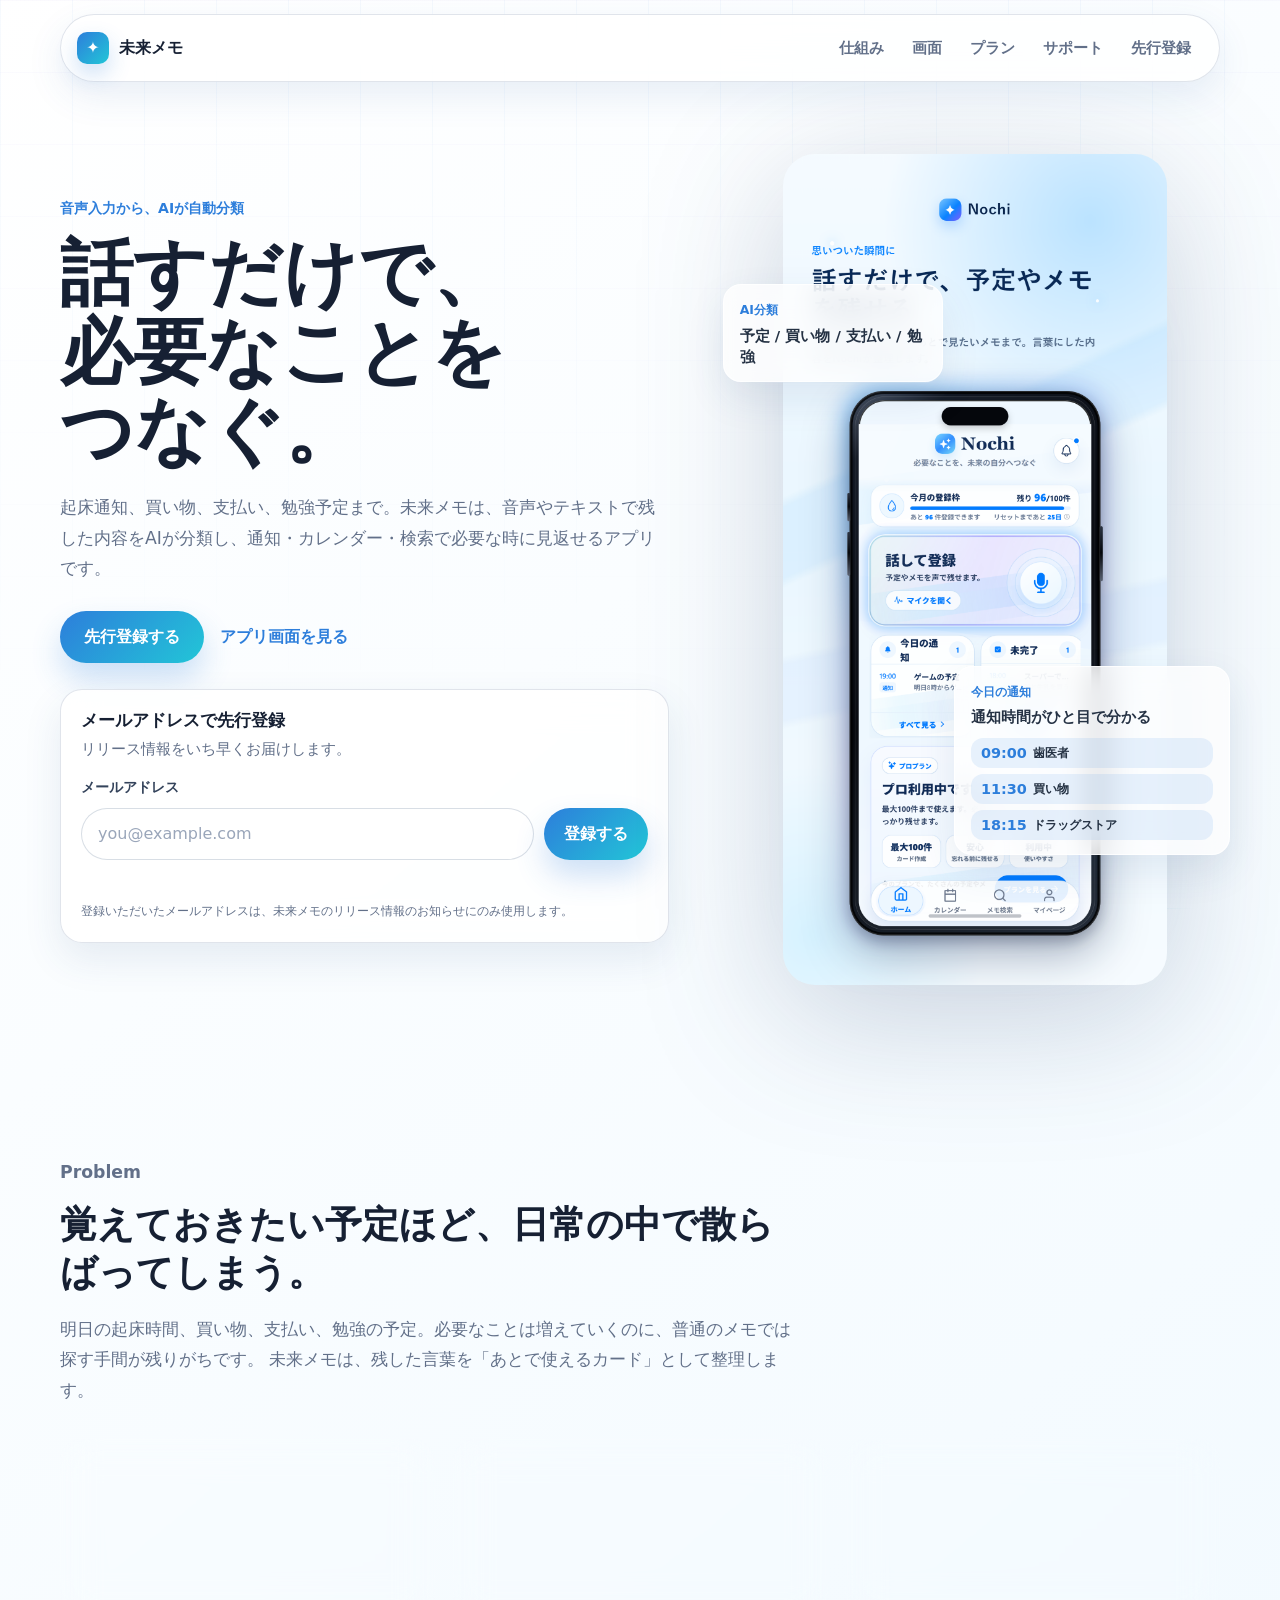
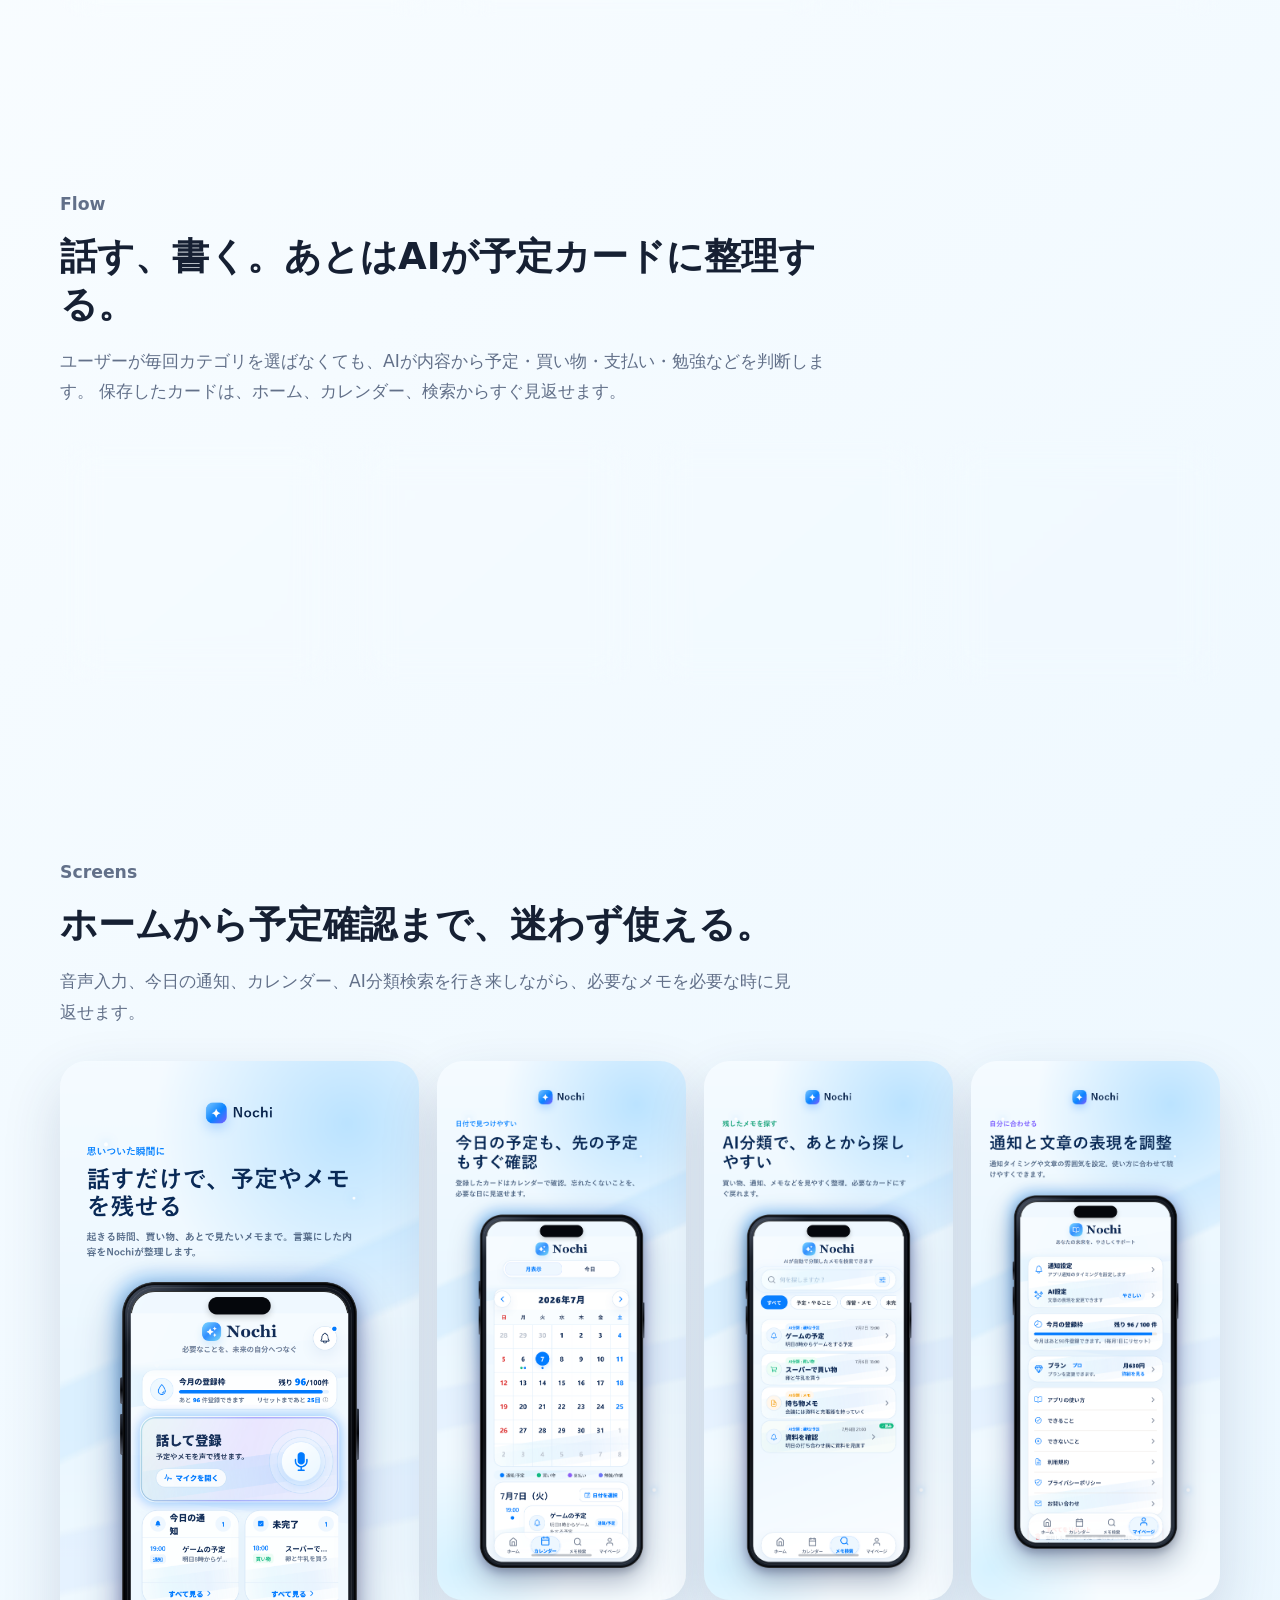
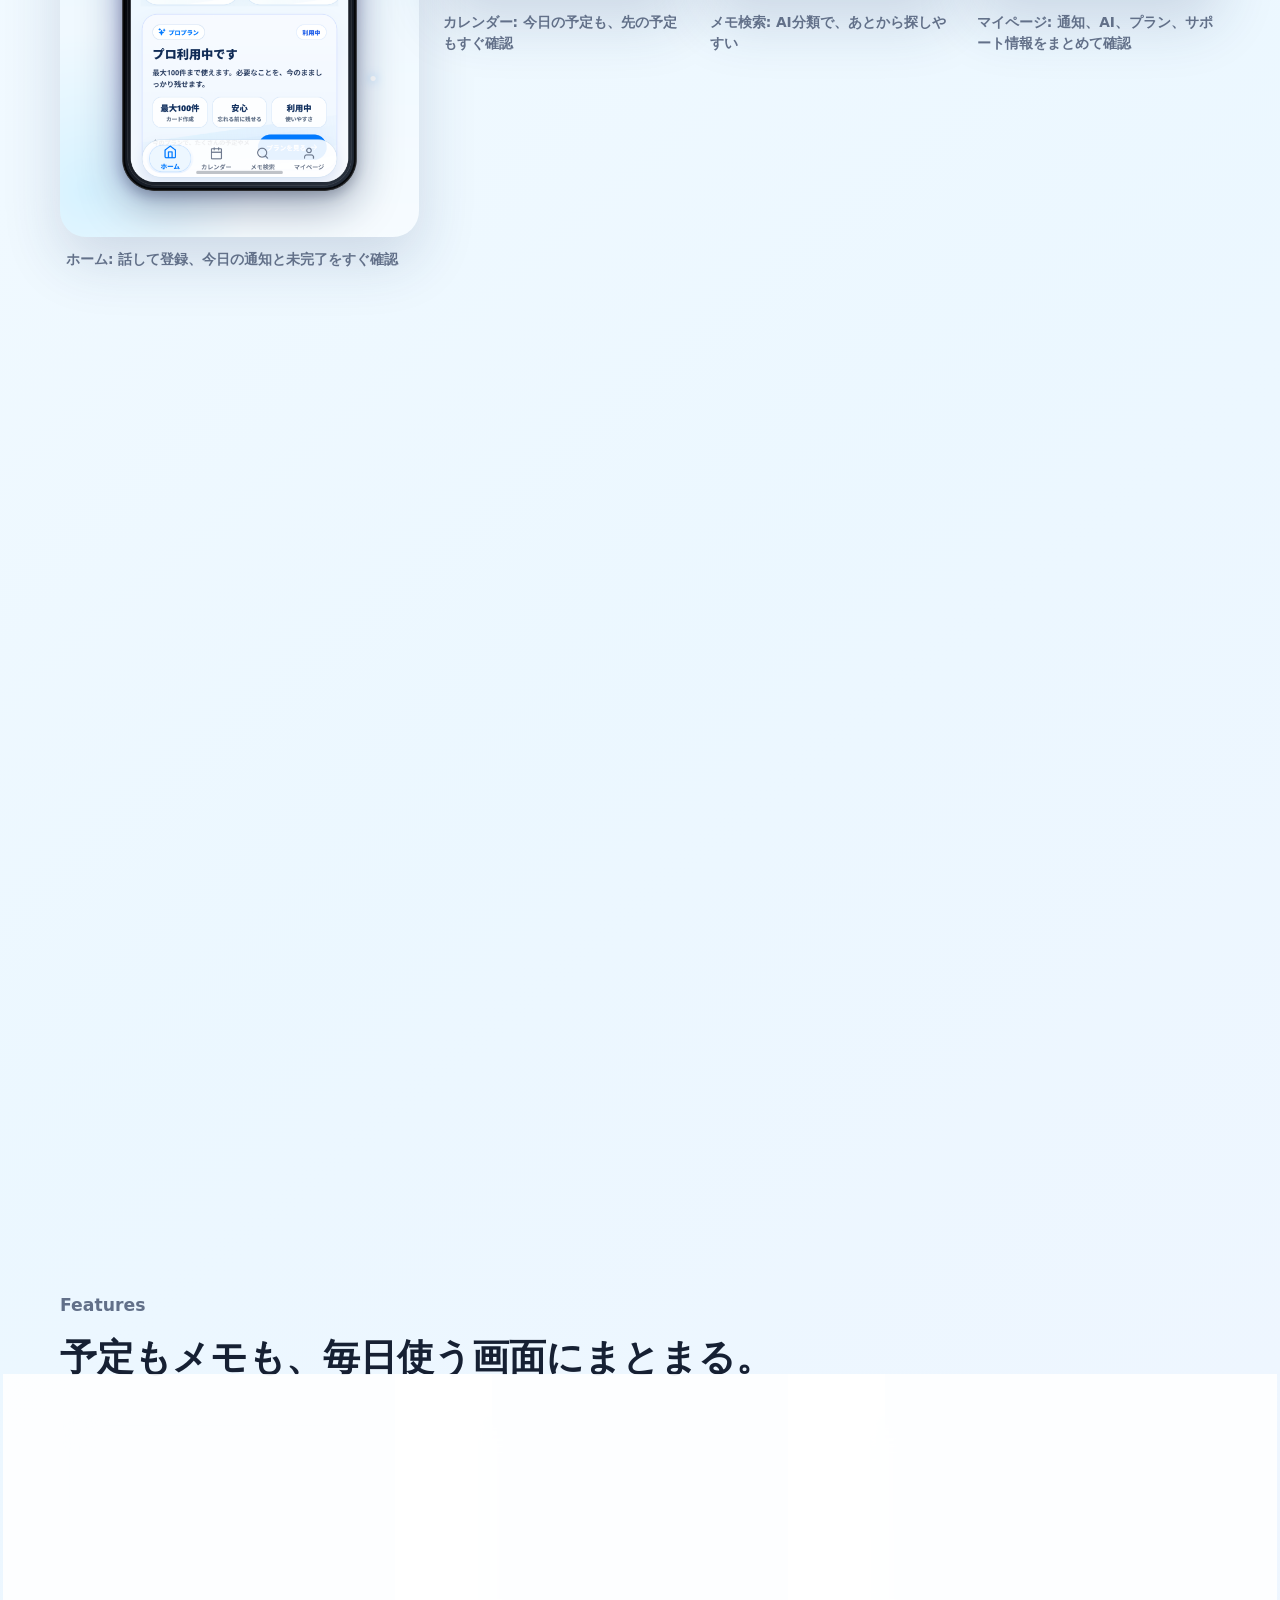
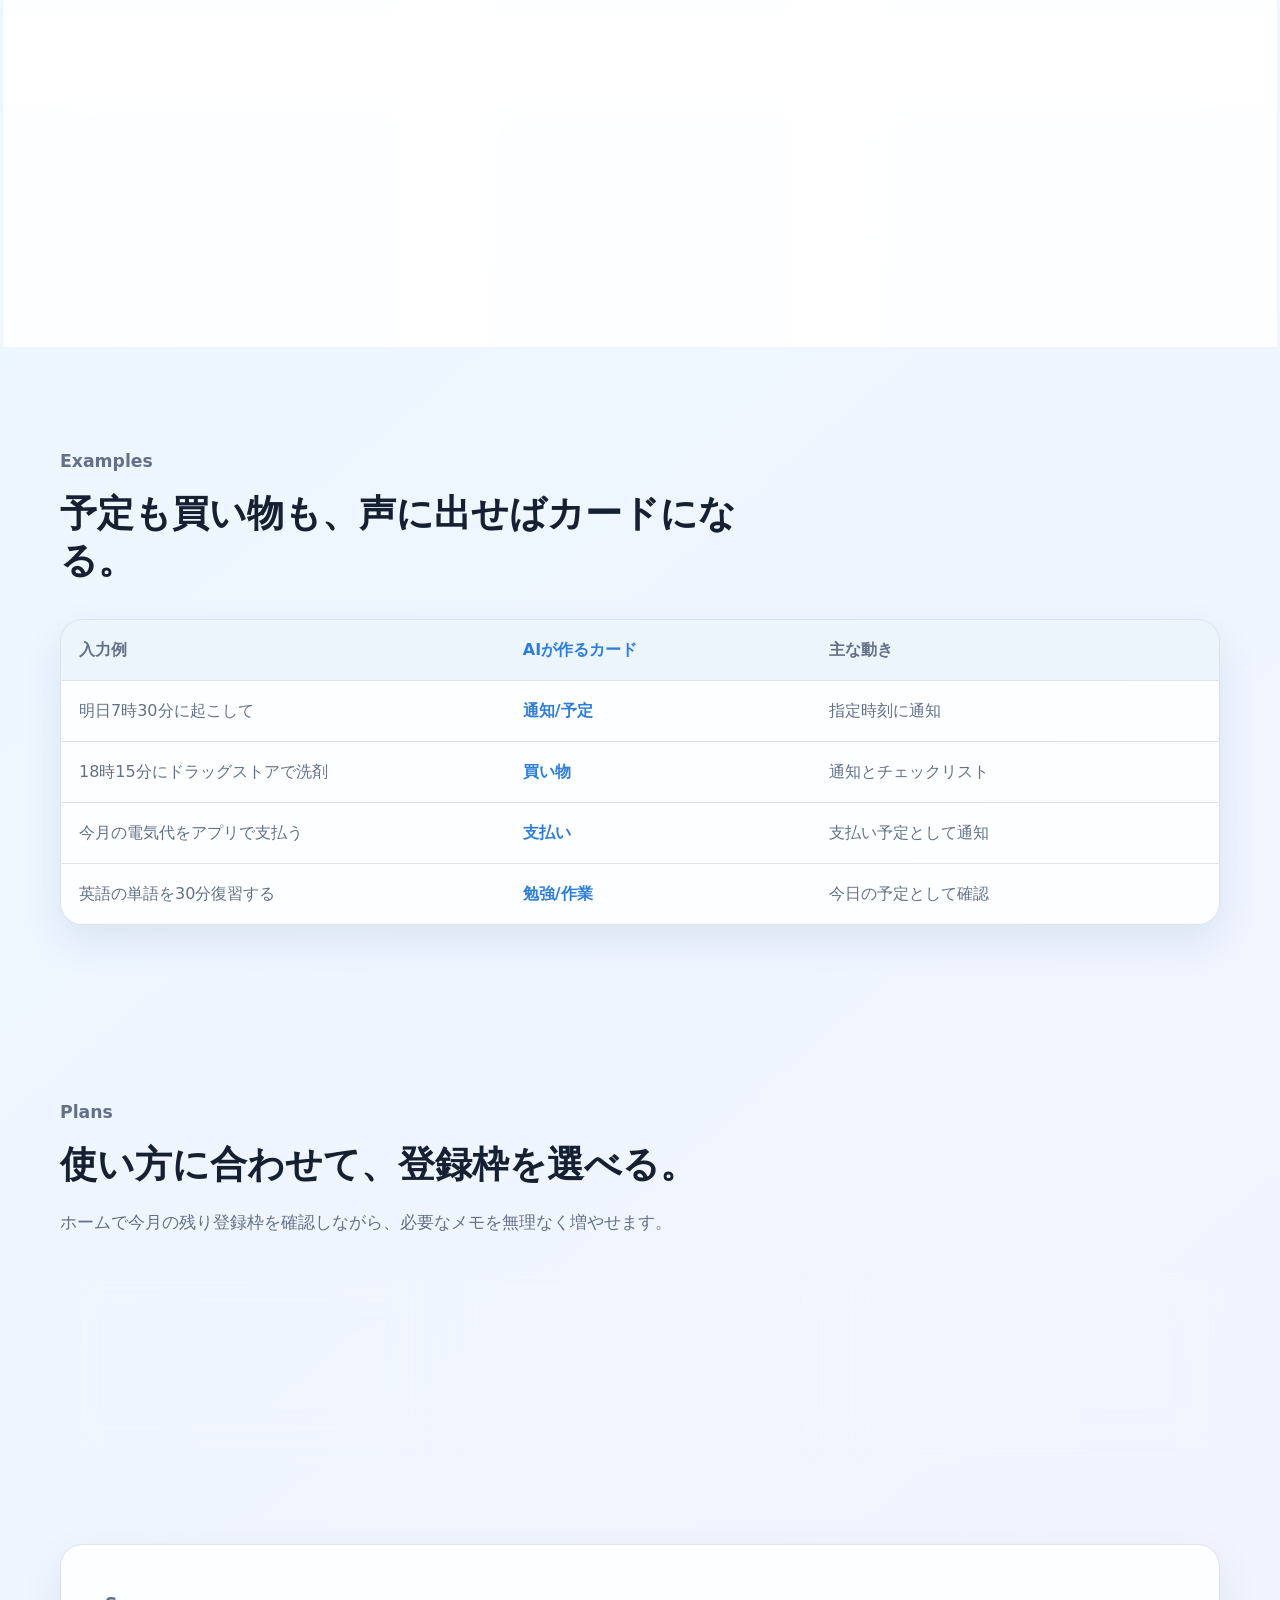
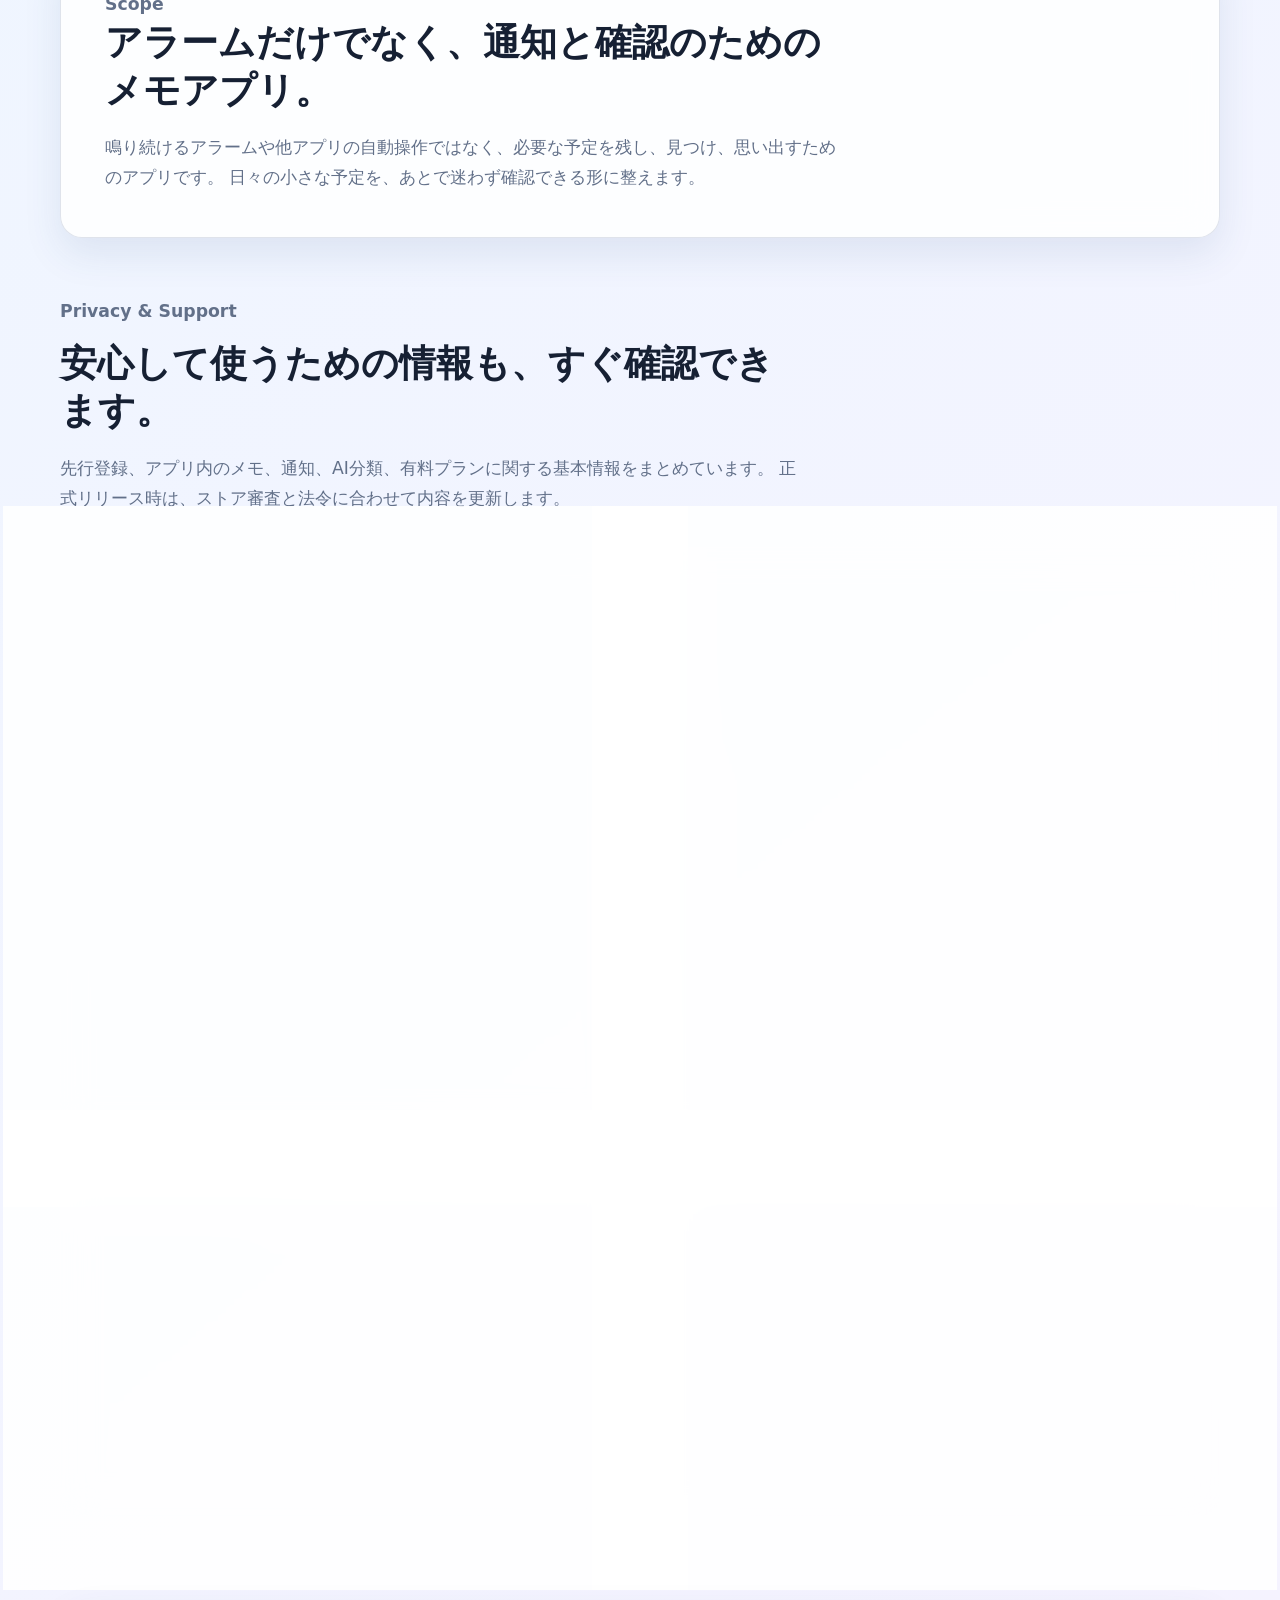
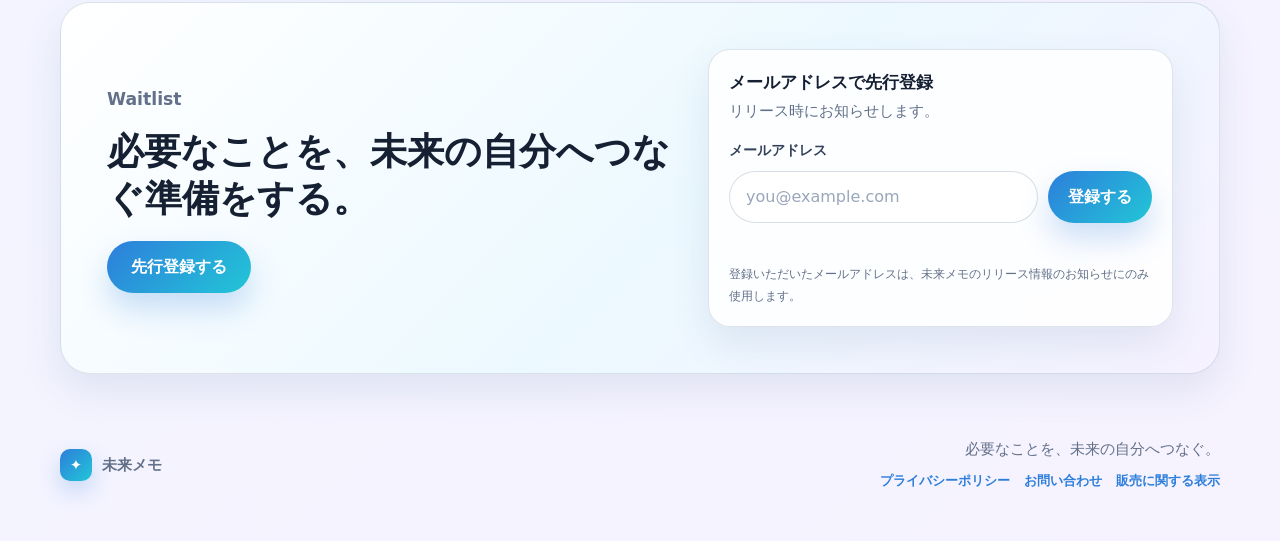
==== commit 0662ccd7: "Update AI privacy disclosures" ====
--- a/index.html
+++ b/index.html
@@ -350,12 +350,14 @@
             <span class="legal-label">Privacy Policy</span>
             <h3>プライバシーポリシー</h3>
             <p>
-              先行登録のメールアドレスは、未来メモのリリース情報のお知らせにのみ使用します。
-              アプリで入力したメモ、日時、分類、通知設定などは、通知・検索・AI分類・サポート対応のために扱います。
+              先行登録のメールアドレスは、Nochiのリリース情報のお知らせにのみ使用します。
+              アプリで入力したメモ、日時、分類、通知設定などは、通知・検索・カード整理・サポート対応のために扱います。
             </p>
             <ul>
-              <li>音声は文字変換に使用し、録音ファイルとして保持しません。</li>
-              <li>AI分類や課金、広告表示など、機能提供に必要な外部サービスを利用する場合があります。</li>
+              <li>AIでカードを作成する場合、入力した文章、または端末で文字に変換された音声入力の文章をGoogle Geminiへ送信します。Google Geminiを利用できない場合はOpenAIへ送信します。</li>
+              <li>送信した文章は、予定日時・メモ内容の整理と通知文の作成に使用します。初回の送信前に、送る内容・送信先・利用目的をアプリ内で表示し、同意を確認します。</li>
+              <li>音声データそのものや保存済みカードの一覧は外部AIへ送信せず、録音ファイルも保持しません。</li>
+              <li>外部AIへの送信はHTTPSで行い、機能提供に必要な文章だけに限定します。送信先での取り扱いは各サービスのプライバシーポリシーに従います。</li>
               <li>データの確認・削除・取り扱いに関する相談は、お問い合わせ先で受け付けます。</li>
             </ul>
           </article>
@@ -379,6 +381,7 @@
             <ul>
               <li>通知は端末設定、通信環境、OSの状態により遅延または未達となる場合があります。</li>
               <li>有料プランの価格、登録枠、解約条件は、アプリ内またはストア上の表示を最新情報とします。</li>
+              <li><a href="https://www.apple.com/legal/internet-services/itunes/dev/stdeula/">Apple標準利用許諾契約（EULA）</a>が適用されます。</li>
             </ul>
           </article>
 
